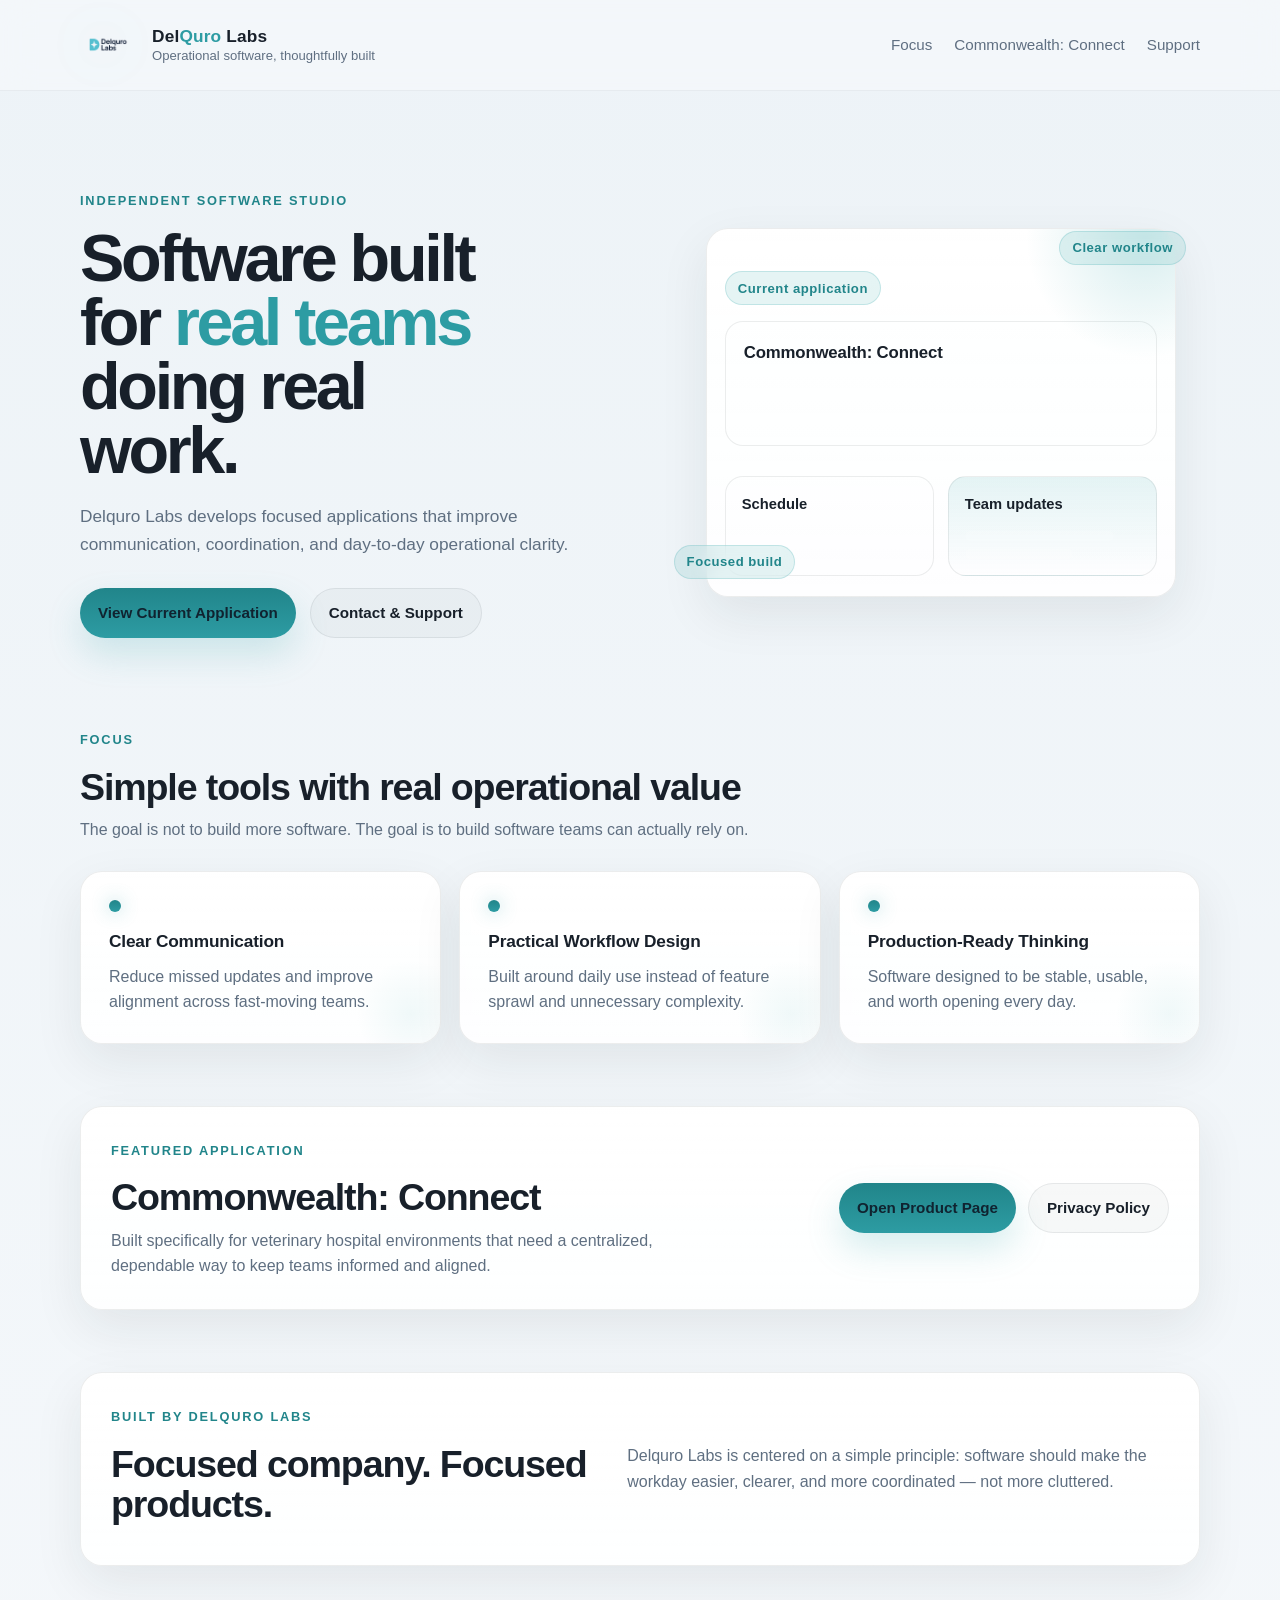
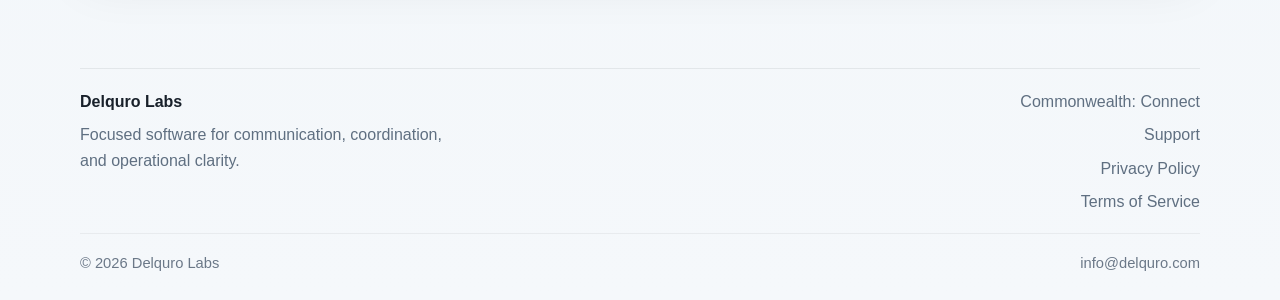
==== index.html @ 3242ecd2 "Add files via upload" ====
<!DOCTYPE html>
<html lang='en'>
<head>
  <meta charset='UTF-8' />
  <meta name='viewport' content='width=device-width, initial-scale=1.0' />
  <title>Delquro Labs</title>
  <meta name='description' content='Delquro Labs builds focused software for communication, coordination, and operational clarity.' />
  <link rel='stylesheet' href='style.css' />
</head>
<body>
  <div class='site-shell'>
    <header class='topbar'>
      <div class='wrap topbar-inner'>
        <a href='index.html' class='brand-lockup' aria-label='Delquro Labs home'>
          <img src='logo.png' alt='Delquro Labs logo' class='brand-logo' />
          <div class='brand-text'>
            <span class='brand-name'>Del<span>Quro</span> Labs</span>
            <span class='brand-subtitle'>Operational software, thoughtfully built</span>
          </div>
        </a>
        <nav class='nav' aria-label='Primary navigation'>
          <a href='#focus'>Focus</a>
          <a href='commonwealth-connect.html'>Commonwealth: Connect</a>
          <a href='support.html'>Support</a>
        </nav>
      </div>
    </header>
    <main>
      <section class='hero hero-home'>
        <div class='wrap hero-grid'>
          <div class='hero-copy'>
            <span class='eyebrow'>Independent software studio</span>
            <h1>Software built for <span>real teams</span> doing real work.</h1>
            <p class='hero-text'>Delquro Labs develops focused applications that improve communication, coordination, and day-to-day operational clarity.</p>
            <div class='hero-actions'>
              <a href='commonwealth-connect.html' class='btn btn-primary'>View Current Application</a>
              <a href='support.html' class='btn btn-secondary'>Contact &amp; Support</a>
            </div>
          </div>
          <div class='hero-visual' aria-hidden='true'>
            <div class='device-card'>
              <div class='device-header'>
                <span class='device-dot'></span><span class='device-dot'></span><span class='device-dot'></span>
              </div>
              <div class='device-body'>
                <div class='device-chip'>Current application</div>
                <div class='mock-app-card mock-app-primary'>
                  <div class='mock-app-title'>Commonwealth: Connect</div>
                  <div class='mock-lines'><span></span><span></span><span></span></div>
                </div>
                <div class='mock-grid'>
                  <div class='mock-app-card small-card'>
                    <div class='small-card-label'>Schedule</div>
                    <div class='small-lines'><span></span><span></span></div>
                  </div>
                  <div class='mock-app-card small-card accent-card'>
                    <div class='small-card-label'>Team updates</div>
                    <div class='small-lines'><span></span><span></span></div>
                  </div>
                </div>
              </div>
            </div>
            <div class='floating-badge badge-left'>Focused build</div>
            <div class='floating-badge badge-right'>Clear workflow</div>
          </div>
        </div>
      </section>
      <section id='focus' class='section'>
        <div class='wrap'>
          <div class='section-head'>
            <span class='eyebrow'>Focus</span>
            <h2>Simple tools with real operational value</h2>
            <p>The goal is not to build more software. The goal is to build software teams can actually rely on.</p>
          </div>
          <div class='card-grid three-up'>
            <article class='card feature-card'><div class='icon-dot'></div><h3>Clear Communication</h3><p>Reduce missed updates and improve alignment across fast-moving teams.</p></article>
            <article class='card feature-card'><div class='icon-dot'></div><h3>Practical Workflow Design</h3><p>Built around daily use instead of feature sprawl and unnecessary complexity.</p></article>
            <article class='card feature-card'><div class='icon-dot'></div><h3>Production-Ready Thinking</h3><p>Software designed to be stable, usable, and worth opening every day.</p></article>
          </div>
        </div>
      </section>
      <section class='section section-tight'>
        <div class='wrap'>
          <div class='feature-band'>
            <div class='feature-copy'>
              <span class='eyebrow'>Featured application</span>
              <h2>Commonwealth: Connect</h2>
              <p>Built specifically for veterinary hospital environments that need a centralized, dependable way to keep teams informed and aligned.</p>
            </div>
            <div class='feature-actions'>
              <a href='commonwealth-connect.html' class='btn btn-primary'>Open Product Page</a>
              <a href='privacy.html' class='btn btn-secondary'>Privacy Policy</a>
            </div>
          </div>
        </div>
      </section>
      <section class='section section-tight'>
        <div class='wrap'>
          <div class='split-panel'>
            <div class='split-panel-left'>
              <span class='eyebrow'>Built by Delquro Labs</span>
              <h2>Focused company. Focused products.</h2>
            </div>
            <div class='split-panel-right'>
              <p>Delquro Labs is centered on a simple principle: software should make the workday easier, clearer, and more coordinated — not more cluttered.</p>
            </div>
          </div>
        </div>
      </section>
    </main>
    <footer class='footer'>
      <div class='wrap footer-inner'>
        <div>
          <div class='footer-brand'>Delquro Labs</div>
          <p class='footer-copy'>Focused software for communication, coordination, and operational clarity.</p>
        </div>
        <div class='footer-links'>
          <a href='commonwealth-connect.html'>Commonwealth: Connect</a>
          <a href='support.html'>Support</a>
          <a href='privacy.html'>Privacy Policy</a>
          <a href='terms.html'>Terms of Service</a>
        </div>
      </div>
      <div class='wrap footer-bottom'><span>© 2026 Delquro Labs</span><span>info@delquro.com</span></div>
    </footer>
  </div>
</body>
</html>
---- style.css ----
:root {
  color-scheme: dark light;
  --bg: #191c24;
  --bg-2: #141821;
  --border: rgba(255, 255, 255, 0.08);
  --text: #f4f7fb;
  --muted: #a7b4c4;
  --accent: #48aeb3;
  --accent-bright: #72e0e5;
  --shadow: 0 24px 80px rgba(0, 0, 0, 0.34);
  --radius: 22px;
  --wrap: 1120px;
  --max-copy: 720px;
  --topbar-bg: rgba(20, 24, 33, 0.72);
  --button-secondary-bg: rgba(255, 255, 255, 0.04);
  --button-secondary-border: rgba(255, 255, 255, 0.1);
  --card-gradient-top: rgba(255, 255, 255, 0.075);
  --card-gradient-bottom: rgba(255, 255, 255, 0.04);
  --footer-border: rgba(255, 255, 255, 0.06);
  --footer-border-soft: rgba(255, 255, 255, 0.04);
  --bottom-text: #8f99ad;
}
* { box-sizing: border-box; }
html { scroll-behavior: smooth; }
body {
  margin: 0;
  font-family: -apple-system, BlinkMacSystemFont, 'Segoe UI', Inter, sans-serif;
  color: var(--text);
  line-height: 1.6;
  background:
    radial-gradient(circle at 12% 8%, rgba(72, 174, 179, 0.22), transparent 0 24%),
    radial-gradient(circle at 88% 16%, rgba(72, 174, 179, 0.11), transparent 0 20%),
    linear-gradient(180deg, var(--bg-2) 0%, var(--bg) 100%);
}
@media (prefers-color-scheme: light) {
  :root {
    --bg: #f5f8fb;
    --bg-2: #edf3f7;
    --border: rgba(20, 28, 36, 0.08);
    --text: #18202a;
    --muted: #5f6f81;
    --accent: #2d9ca3;
    --accent-bright: #21858a;
    --shadow: 0 18px 50px rgba(22, 33, 44, 0.08);
    --topbar-bg: rgba(245, 248, 251, 0.78);
    --button-secondary-bg: rgba(24, 32, 42, 0.03);
    --button-secondary-border: rgba(24, 32, 42, 0.08);
    --card-gradient-top: rgba(255, 255, 255, 0.96);
    --card-gradient-bottom: rgba(255, 255, 255, 0.9);
    --footer-border: rgba(24, 32, 42, 0.08);
    --footer-border-soft: rgba(24, 32, 42, 0.06);
    --bottom-text: #6b7888;
  }
  body {
    background:
      radial-gradient(circle at 12% 8%, rgba(72, 174, 179, 0.12), transparent 0 24%),
      radial-gradient(circle at 88% 16%, rgba(72, 174, 179, 0.08), transparent 0 20%),
      linear-gradient(180deg, var(--bg-2) 0%, var(--bg) 100%);
  }
}
img { display: block; max-width: 100%; }
a { color: inherit; text-decoration: none; }
p { margin: 0; }
ul { margin: 0; padding-left: 22px; }
li + li { margin-top: 8px; }
.site-shell { min-height: 100vh; }
.wrap { width: min(var(--wrap), calc(100% - 40px)); margin: 0 auto; }
.topbar {
  position: sticky; top: 0; z-index: 20; backdrop-filter: blur(16px);
  background: var(--topbar-bg); border-bottom: 1px solid var(--footer-border-soft);
}
.topbar-inner { display: flex; align-items: center; justify-content: space-between; gap: 24px; padding: 16px 0; }
.brand-lockup { display: flex; align-items: center; gap: 14px; min-width: 0; }
.brand-logo { width: 58px; height: 58px; object-fit: contain; border-radius: 14px; filter: drop-shadow(0 0 26px rgba(72, 174, 179, 0.22)); }
.brand-text { display: flex; flex-direction: column; line-height: 1.08; }
.brand-name { font-size: 1.08rem; font-weight: 700; letter-spacing: 0.01em; }
.brand-name span { color: var(--accent); }
.brand-subtitle { margin-top: 4px; font-size: 0.82rem; color: var(--muted); }
.nav { display: flex; align-items: center; gap: 22px; flex-wrap: wrap; }
.nav a { color: var(--muted); font-size: 0.95rem; transition: color 0.18s ease; }
.nav a:hover { color: var(--text); }
.hero { padding: 84px 0 44px; }
.hero-home { padding-top: 96px; }
.hero-grid { display: grid; grid-template-columns: 1.04fr 0.96fr; gap: 40px; align-items: center; }
.single-column { grid-template-columns: 1fr; }
.hero-copy { position: relative; z-index: 1; }
.eyebrow { display: inline-flex; margin-bottom: 16px; color: var(--accent-bright); font-size: 0.8rem; font-weight: 700; text-transform: uppercase; letter-spacing: 0.14em; }
.hero h1 { margin: 0; max-width: 11ch; font-size: clamp(2.9rem, 5.2vw, 5.2rem); line-height: 0.96; letter-spacing: -0.05em; }
.hero h1 span { color: var(--accent); }
.hero-text { max-width: var(--max-copy); margin: 20px 0 0; font-size: 1.08rem; color: var(--muted); }
.hero-actions { display: flex; gap: 14px; flex-wrap: wrap; margin-top: 30px; }
.compact-actions { margin-top: 22px; }
.hero-visual { position: relative; display: flex; align-items: center; justify-content: center; min-height: 420px; }
.device-card, .card, .panel, .feature-band, .split-panel {
  background: linear-gradient(180deg, var(--card-gradient-top), var(--card-gradient-bottom));
  border: 1px solid var(--border); border-radius: var(--radius); box-shadow: var(--shadow);
}
.card, .panel { padding: 28px; }
.device-card { width: min(100%, 470px); overflow: hidden; position: relative; }
.device-card::before, .panel-highlight::before {
  content: ''; position: absolute; top: -110px; right: -90px; width: 240px; height: 240px;
  background: radial-gradient(circle, rgba(72, 174, 179, 0.22), transparent 70%); pointer-events: none;
}
.device-header { display: flex; gap: 8px; padding: 16px 18px 0; }
.device-dot { width: 10px; height: 10px; border-radius: 999px; background: rgba(255, 255, 255, 0.2); }
.device-body { padding: 16px 18px 20px; }
.device-chip, .floating-badge {
  display: inline-flex; align-items: center; min-height: 34px; padding: 0 12px; border-radius: 999px;
  background: rgba(72, 174, 179, 0.14); border: 1px solid rgba(72, 174, 179, 0.24);
  color: var(--accent-bright); font-size: 0.82rem; font-weight: 700; letter-spacing: 0.04em;
}
.mock-app-card { margin-top: 16px; border-radius: 18px; border: 1px solid var(--border); background: rgba(255,255,255,0.05); }
.mock-app-primary { padding: 18px; }
.mock-app-title { font-size: 1.05rem; font-weight: 700; letter-spacing: -0.01em; }
.mock-lines, .small-lines { display: grid; gap: 8px; margin-top: 14px; }
.mock-lines span, .small-lines span { display: block; height: 10px; border-radius: 999px; background: rgba(255,255,255,0.12); }
.mock-lines span:nth-child(1) { width: 88%; }
.mock-lines span:nth-child(2) { width: 72%; }
.mock-lines span:nth-child(3) { width: 60%; }
.small-lines span:nth-child(1) { width: 85%; }
.small-lines span:nth-child(2) { width: 62%; }
.mock-grid { display: grid; grid-template-columns: 1fr 1fr; gap: 14px; margin-top: 14px; }
.small-card { padding: 16px; }
.small-card-label { font-size: 0.92rem; font-weight: 700; color: var(--text); }
.accent-card { background: linear-gradient(180deg, rgba(72,174,179,0.14), rgba(255,255,255,0.05)); }
.floating-badge { position: absolute; backdrop-filter: blur(10px); }
.badge-left { left: -8px; bottom: 44px; }
.badge-right { right: 14px; top: 28px; }
.section { padding: 44px 0; }
.section-tight { padding-top: 18px; }
.section-head { max-width: 760px; margin-bottom: 28px; }
.section h2, .panel h2, .feature-band h2, .split-panel h2 { margin: 0 0 10px; font-size: clamp(1.65rem, 3vw, 2.35rem); line-height: 1.08; letter-spacing: -0.03em; }
.section-head p, .card p, .panel p, .feature-band p, .split-panel p { color: var(--muted); }
.card-grid { display: grid; gap: 18px; }
.three-up { grid-template-columns: repeat(3, minmax(0, 1fr)); }
.feature-card { position: relative; overflow: hidden; }
.feature-card::after { content: ''; position: absolute; right: -26px; bottom: -26px; width: 110px; height: 110px; border-radius: 50%; background: radial-gradient(circle, rgba(72,174,179,0.08), transparent 70%); pointer-events: none; }
.feature-card h3, .card h3 { margin: 0 0 8px; font-size: 1.08rem; letter-spacing: -0.01em; }
.icon-dot { width: 12px; height: 12px; border-radius: 999px; background: linear-gradient(180deg, var(--accent-bright), var(--accent)); box-shadow: 0 0 18px rgba(72,174,179,0.45); margin-bottom: 16px; }
.feature-band { display: flex; align-items: center; justify-content: space-between; gap: 26px; padding: 30px; }
.feature-copy { max-width: 620px; }
.feature-actions { display: flex; gap: 12px; flex-wrap: wrap; justify-content: flex-end; }
.split-panel { display: grid; grid-template-columns: 0.95fr 1.05fr; gap: 26px; align-items: center; padding: 30px; }
.btn { display: inline-flex; align-items: center; justify-content: center; min-height: 50px; padding: 0 18px; border-radius: 999px; font-size: 0.95rem; font-weight: 700; transition: transform 0.18s ease, box-shadow 0.18s ease, border-color 0.18s ease, background 0.18s ease, color 0.18s ease; }
.btn:hover { transform: translateY(-1px); }
.btn-primary { background: linear-gradient(180deg, var(--accent-bright), var(--accent)); color: #102330; box-shadow: 0 16px 34px rgba(72,174,179,0.22); }
.btn-primary:hover { box-shadow: 0 20px 40px rgba(72,174,179,0.3); }
.btn-secondary { background: var(--button-secondary-bg); color: var(--text); border: 1px solid var(--button-secondary-border); }
.btn-secondary:hover { border-color: rgba(72,174,179,0.3); }
.footer { padding: 58px 0 24px; }
.footer-inner { display: flex; justify-content: space-between; gap: 28px; padding-top: 20px; border-top: 1px solid var(--footer-border); }
.footer-brand { font-size: 1rem; font-weight: 700; margin-bottom: 8px; }
.footer-copy { max-width: 380px; color: var(--muted); }
.footer-links { display: grid; gap: 8px; text-align: right; }
.footer-links a { color: var(--muted); }
.footer-links a:hover { color: var(--text); }
.footer-bottom { margin-top: 18px; padding-top: 18px; border-top: 1px solid var(--footer-border-soft); display: flex; justify-content: space-between; gap: 16px; color: var(--bottom-text); font-size: 0.92rem; }
.panel-highlight { position: relative; overflow: hidden; }
@media (max-width: 980px) {
  .hero-grid, .three-up, .feature-band, .split-panel, .footer-inner, .footer-bottom {
    grid-template-columns: 1fr; flex-direction: column; align-items: flex-start;
  }
  .hero-visual { min-height: auto; justify-content: flex-start; }
  .device-card { width: min(100%, 520px); }
  .floating-badge { position: relative; margin-top: 12px; }
  .badge-left, .badge-right { left: auto; right: auto; top: auto; bottom: auto; }
  .feature-actions, .footer-links { justify-content: flex-start; text-align: left; }
}
@media (max-width: 720px) {
  .wrap { width: min(var(--wrap), calc(100% - 28px)); }
  .topbar-inner { flex-direction: column; align-items: flex-start; }
  .nav { gap: 14px; }
  .hero { padding-top: 58px; }
  .brand-logo { width: 52px; height: 52px; }
  .mock-grid { grid-template-columns: 1fr; }
  .btn { width: 100%; justify-content: center; }
  .hero-actions, .feature-actions { width: 100%; }
}
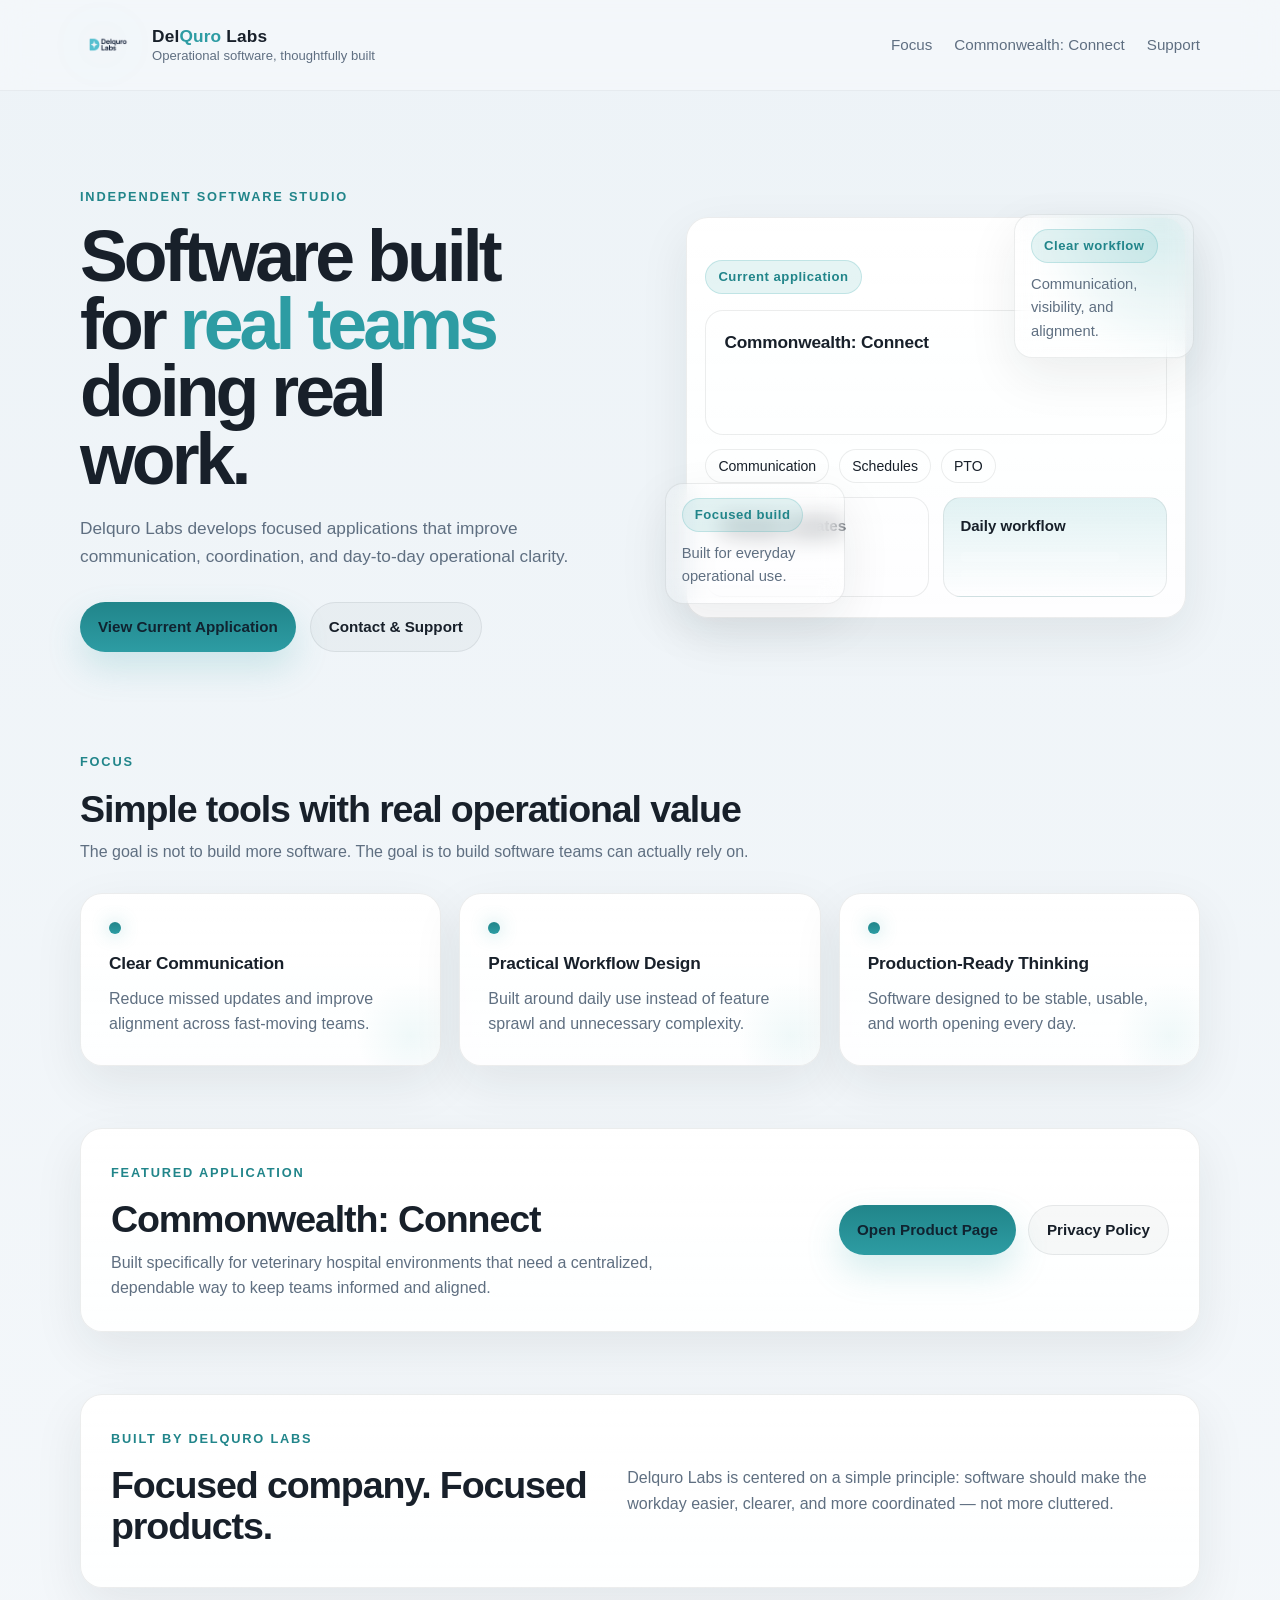
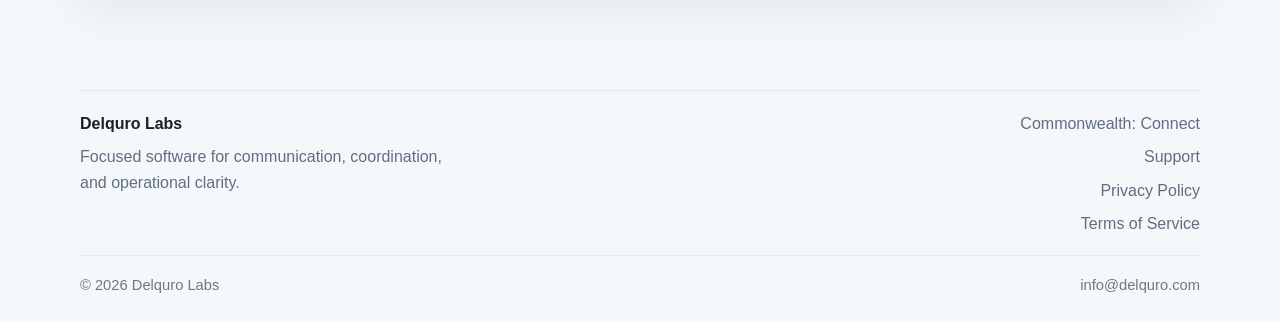
==== commit 234d6d40: "Add files via upload" ====
--- a/index.html
+++ b/index.html
@@ -1,127 +1,128 @@
 <!DOCTYPE html>
-<html lang='en'>
+<html lang="en">
 <head>
-  <meta charset='UTF-8' />
-  <meta name='viewport' content='width=device-width, initial-scale=1.0' />
+  <meta charset="UTF-8" />
+  <meta name="viewport" content="width=device-width, initial-scale=1.0" />
   <title>Delquro Labs</title>
-  <meta name='description' content='Delquro Labs builds focused software for communication, coordination, and operational clarity.' />
-  <link rel='stylesheet' href='style.css' />
+  <meta name="description" content="Delquro Labs builds focused software for communication, coordination, and operational clarity." />
+  <link rel="stylesheet" href="style.css" />
 </head>
 <body>
-  <div class='site-shell'>
-    <header class='topbar'>
-      <div class='wrap topbar-inner'>
-        <a href='index.html' class='brand-lockup' aria-label='Delquro Labs home'>
-          <img src='logo.png' alt='Delquro Labs logo' class='brand-logo' />
-          <div class='brand-text'>
-            <span class='brand-name'>Del<span>Quro</span> Labs</span>
-            <span class='brand-subtitle'>Operational software, thoughtfully built</span>
+  <div class="site-shell">
+    <header class="topbar">
+      <div class="wrap topbar-inner">
+        <a href="index.html" class="brand-lockup" aria-label="Delquro Labs home">
+          <img src="logo.png" alt="Delquro Labs logo" class="brand-logo" />
+          <div class="brand-text">
+            <span class="brand-name">Del<span>Quro</span> Labs</span>
+            <span class="brand-subtitle">Operational software, thoughtfully built</span>
           </div>
         </a>
-        <nav class='nav' aria-label='Primary navigation'>
-          <a href='#focus'>Focus</a>
-          <a href='commonwealth-connect.html'>Commonwealth: Connect</a>
-          <a href='support.html'>Support</a>
+        <nav class="nav" aria-label="Primary navigation">
+          <a href="#focus">Focus</a>
+          <a href="commonwealth-connect.html">Commonwealth: Connect</a>
+          <a href="support.html">Support</a>
         </nav>
       </div>
     </header>
+
     <main>
-      <section class='hero hero-home'>
-        <div class='wrap hero-grid'>
-          <div class='hero-copy'>
-            <span class='eyebrow'>Independent software studio</span>
+      <section class="hero hero-home">
+        <div class="hero-backdrop" aria-hidden="true"></div>
+        <div class="wrap hero-grid">
+          <div class="hero-copy">
+            <span class="eyebrow">Independent software studio</span>
             <h1>Software built for <span>real teams</span> doing real work.</h1>
-            <p class='hero-text'>Delquro Labs develops focused applications that improve communication, coordination, and day-to-day operational clarity.</p>
-            <div class='hero-actions'>
-              <a href='commonwealth-connect.html' class='btn btn-primary'>View Current Application</a>
-              <a href='support.html' class='btn btn-secondary'>Contact &amp; Support</a>
+            <p class="hero-text">Delquro Labs develops focused applications that improve communication, coordination, and day-to-day operational clarity.</p>
+            <div class="hero-actions">
+              <a href="commonwealth-connect.html" class="btn btn-primary">View Current Application</a>
+              <a href="support.html" class="btn btn-secondary">Contact &amp; Support</a>
             </div>
           </div>
-          <div class='hero-visual' aria-hidden='true'>
-            <div class='device-card'>
-              <div class='device-header'>
-                <span class='device-dot'></span><span class='device-dot'></span><span class='device-dot'></span>
-              </div>
-              <div class='device-body'>
-                <div class='device-chip'>Current application</div>
-                <div class='mock-app-card mock-app-primary'>
-                  <div class='mock-app-title'>Commonwealth: Connect</div>
-                  <div class='mock-lines'><span></span><span></span><span></span></div>
+          <div class="hero-visual" aria-hidden="true">
+            <div class="app-frame">
+              <div class="app-frame-header"><span class="window-dot"></span><span class="window-dot"></span><span class="window-dot"></span></div>
+              <div class="app-frame-content">
+                <div class="screen-label">Current application</div>
+                <div class="app-panel app-panel-main">
+                  <div class="app-panel-title">Commonwealth: Connect</div>
+                  <div class="line-stack line-stack-large"><span></span><span></span><span></span></div>
                 </div>
-                <div class='mock-grid'>
-                  <div class='mock-app-card small-card'>
-                    <div class='small-card-label'>Schedule</div>
-                    <div class='small-lines'><span></span><span></span></div>
+                <div class="status-row">
+                  <span class="status-pill">Communication</span>
+                  <span class="status-pill">Schedules</span>
+                  <span class="status-pill">PTO</span>
+                </div>
+                <div class="mini-grid">
+                  <div class="mini-card">
+                    <div class="mini-card-title">Manager updates</div>
+                    <div class="line-stack line-stack-small"><span></span><span></span></div>
                   </div>
-                  <div class='mock-app-card small-card accent-card'>
-                    <div class='small-card-label'>Team updates</div>
-                    <div class='small-lines'><span></span><span></span></div>
+                  <div class="mini-card mini-card-accent">
+                    <div class="mini-card-title">Daily workflow</div>
+                    <div class="line-stack line-stack-small"><span></span><span></span></div>
                   </div>
                 </div>
               </div>
             </div>
-            <div class='floating-badge badge-left'>Focused build</div>
-            <div class='floating-badge badge-right'>Clear workflow</div>
+            <div class="floating-note note-left"><div class="floating-label">Focused build</div><p>Built for everyday operational use.</p></div>
+            <div class="floating-note note-right"><div class="floating-label">Clear workflow</div><p>Communication, visibility, and alignment.</p></div>
           </div>
         </div>
       </section>
-      <section id='focus' class='section'>
-        <div class='wrap'>
-          <div class='section-head'>
-            <span class='eyebrow'>Focus</span>
+
+      <section id="focus" class="section">
+        <div class="wrap">
+          <div class="section-head">
+            <span class="eyebrow">Focus</span>
             <h2>Simple tools with real operational value</h2>
             <p>The goal is not to build more software. The goal is to build software teams can actually rely on.</p>
           </div>
-          <div class='card-grid three-up'>
-            <article class='card feature-card'><div class='icon-dot'></div><h3>Clear Communication</h3><p>Reduce missed updates and improve alignment across fast-moving teams.</p></article>
-            <article class='card feature-card'><div class='icon-dot'></div><h3>Practical Workflow Design</h3><p>Built around daily use instead of feature sprawl and unnecessary complexity.</p></article>
-            <article class='card feature-card'><div class='icon-dot'></div><h3>Production-Ready Thinking</h3><p>Software designed to be stable, usable, and worth opening every day.</p></article>
+          <div class="card-grid three-up">
+            <article class="card feature-card"><div class="icon-dot"></div><h3>Clear Communication</h3><p>Reduce missed updates and improve alignment across fast-moving teams.</p></article>
+            <article class="card feature-card"><div class="icon-dot"></div><h3>Practical Workflow Design</h3><p>Built around daily use instead of feature sprawl and unnecessary complexity.</p></article>
+            <article class="card feature-card"><div class="icon-dot"></div><h3>Production-Ready Thinking</h3><p>Software designed to be stable, usable, and worth opening every day.</p></article>
           </div>
         </div>
       </section>
-      <section class='section section-tight'>
-        <div class='wrap'>
-          <div class='feature-band'>
-            <div class='feature-copy'>
-              <span class='eyebrow'>Featured application</span>
+
+      <section class="section section-tight">
+        <div class="wrap">
+          <div class="feature-band">
+            <div class="feature-copy">
+              <span class="eyebrow">Featured application</span>
               <h2>Commonwealth: Connect</h2>
               <p>Built specifically for veterinary hospital environments that need a centralized, dependable way to keep teams informed and aligned.</p>
             </div>
-            <div class='feature-actions'>
-              <a href='commonwealth-connect.html' class='btn btn-primary'>Open Product Page</a>
-              <a href='privacy.html' class='btn btn-secondary'>Privacy Policy</a>
+            <div class="feature-actions">
+              <a href="commonwealth-connect.html" class="btn btn-primary">Open Product Page</a>
+              <a href="privacy.html" class="btn btn-secondary">Privacy Policy</a>
             </div>
           </div>
         </div>
       </section>
-      <section class='section section-tight'>
-        <div class='wrap'>
-          <div class='split-panel'>
-            <div class='split-panel-left'>
-              <span class='eyebrow'>Built by Delquro Labs</span>
-              <h2>Focused company. Focused products.</h2>
-            </div>
-            <div class='split-panel-right'>
-              <p>Delquro Labs is centered on a simple principle: software should make the workday easier, clearer, and more coordinated — not more cluttered.</p>
-            </div>
+
+      <section class="section section-tight">
+        <div class="wrap">
+          <div class="split-panel">
+            <div class="split-panel-left"><span class="eyebrow">Built by Delquro Labs</span><h2>Focused company. Focused products.</h2></div>
+            <div class="split-panel-right"><p>Delquro Labs is centered on a simple principle: software should make the workday easier, clearer, and more coordinated — not more cluttered.</p></div>
           </div>
         </div>
       </section>
     </main>
-    <footer class='footer'>
-      <div class='wrap footer-inner'>
-        <div>
-          <div class='footer-brand'>Delquro Labs</div>
-          <p class='footer-copy'>Focused software for communication, coordination, and operational clarity.</p>
-        </div>
-        <div class='footer-links'>
-          <a href='commonwealth-connect.html'>Commonwealth: Connect</a>
-          <a href='support.html'>Support</a>
-          <a href='privacy.html'>Privacy Policy</a>
-          <a href='terms.html'>Terms of Service</a>
+
+    <footer class="footer">
+      <div class="wrap footer-inner">
+        <div><div class="footer-brand">Delquro Labs</div><p class="footer-copy">Focused software for communication, coordination, and operational clarity.</p></div>
+        <div class="footer-links">
+          <a href="commonwealth-connect.html">Commonwealth: Connect</a>
+          <a href="support.html">Support</a>
+          <a href="privacy.html">Privacy Policy</a>
+          <a href="terms.html">Terms of Service</a>
         </div>
       </div>
-      <div class='wrap footer-bottom'><span>© 2026 Delquro Labs</span><span>info@delquro.com</span></div>
+      <div class="wrap footer-bottom"><span>© 2026 Delquro Labs</span><span>info@delquro.com</span></div>
     </footer>
   </div>
 </body>
--- a/style.css
+++ b/style.css
@@ -1,152 +1,99 @@
+
 :root {
   color-scheme: dark light;
-  --bg: #191c24;
-  --bg-2: #141821;
-  --border: rgba(255, 255, 255, 0.08);
-  --text: #f4f7fb;
-  --muted: #a7b4c4;
-  --accent: #48aeb3;
-  --accent-bright: #72e0e5;
-  --shadow: 0 24px 80px rgba(0, 0, 0, 0.34);
-  --radius: 22px;
-  --wrap: 1120px;
-  --max-copy: 720px;
-  --topbar-bg: rgba(20, 24, 33, 0.72);
-  --button-secondary-bg: rgba(255, 255, 255, 0.04);
-  --button-secondary-border: rgba(255, 255, 255, 0.1);
-  --card-gradient-top: rgba(255, 255, 255, 0.075);
-  --card-gradient-bottom: rgba(255, 255, 255, 0.04);
-  --footer-border: rgba(255, 255, 255, 0.06);
-  --footer-border-soft: rgba(255, 255, 255, 0.04);
-  --bottom-text: #8f99ad;
+  --bg: #191c24; --bg-2: #141821; --border: rgba(255,255,255,.08); --text: #f4f7fb; --muted: #a7b4c4;
+  --accent: #48aeb3; --accent-bright: #72e0e5; --shadow: 0 24px 80px rgba(0,0,0,.34); --radius: 22px;
+  --wrap: 1120px; --max-copy: 720px; --topbar-bg: rgba(20,24,33,.72); --button-secondary-bg: rgba(255,255,255,.04);
+  --button-secondary-border: rgba(255,255,255,.1); --card-gradient-top: rgba(255,255,255,.075); --card-gradient-bottom: rgba(255,255,255,.04);
+  --footer-border: rgba(255,255,255,.06); --footer-border-soft: rgba(255,255,255,.04); --bottom-text: #8f99ad;
 }
 * { box-sizing: border-box; }
 html { scroll-behavior: smooth; }
 body {
-  margin: 0;
-  font-family: -apple-system, BlinkMacSystemFont, 'Segoe UI', Inter, sans-serif;
-  color: var(--text);
-  line-height: 1.6;
-  background:
-    radial-gradient(circle at 12% 8%, rgba(72, 174, 179, 0.22), transparent 0 24%),
-    radial-gradient(circle at 88% 16%, rgba(72, 174, 179, 0.11), transparent 0 20%),
-    linear-gradient(180deg, var(--bg-2) 0%, var(--bg) 100%);
+  margin: 0; font-family: -apple-system, BlinkMacSystemFont, "Segoe UI", Inter, sans-serif; color: var(--text); line-height: 1.6;
+  background: radial-gradient(circle at 12% 8%, rgba(72,174,179,.22), transparent 0 24%), radial-gradient(circle at 88% 16%, rgba(72,174,179,.11), transparent 0 20%), linear-gradient(180deg, var(--bg-2) 0%, var(--bg) 100%);
 }
 @media (prefers-color-scheme: light) {
   :root {
-    --bg: #f5f8fb;
-    --bg-2: #edf3f7;
-    --border: rgba(20, 28, 36, 0.08);
-    --text: #18202a;
-    --muted: #5f6f81;
-    --accent: #2d9ca3;
-    --accent-bright: #21858a;
-    --shadow: 0 18px 50px rgba(22, 33, 44, 0.08);
-    --topbar-bg: rgba(245, 248, 251, 0.78);
-    --button-secondary-bg: rgba(24, 32, 42, 0.03);
-    --button-secondary-border: rgba(24, 32, 42, 0.08);
-    --card-gradient-top: rgba(255, 255, 255, 0.96);
-    --card-gradient-bottom: rgba(255, 255, 255, 0.9);
-    --footer-border: rgba(24, 32, 42, 0.08);
-    --footer-border-soft: rgba(24, 32, 42, 0.06);
-    --bottom-text: #6b7888;
+    --bg: #f5f8fb; --bg-2: #edf3f7; --border: rgba(20,28,36,.08); --text: #18202a; --muted: #5f6f81;
+    --accent: #2d9ca3; --accent-bright: #21858a; --shadow: 0 18px 50px rgba(22,33,44,.08); --topbar-bg: rgba(245,248,251,.78);
+    --button-secondary-bg: rgba(24,32,42,.03); --button-secondary-border: rgba(24,32,42,.08);
+    --card-gradient-top: rgba(255,255,255,.96); --card-gradient-bottom: rgba(255,255,255,.9); --footer-border: rgba(24,32,42,.08); --footer-border-soft: rgba(24,32,42,.06); --bottom-text: #6b7888;
   }
-  body {
-    background:
-      radial-gradient(circle at 12% 8%, rgba(72, 174, 179, 0.12), transparent 0 24%),
-      radial-gradient(circle at 88% 16%, rgba(72, 174, 179, 0.08), transparent 0 20%),
-      linear-gradient(180deg, var(--bg-2) 0%, var(--bg) 100%);
-  }
+  body { background: radial-gradient(circle at 12% 8%, rgba(72,174,179,.12), transparent 0 24%), radial-gradient(circle at 88% 16%, rgba(72,174,179,.08), transparent 0 20%), linear-gradient(180deg, var(--bg-2) 0%, var(--bg) 100%); }
 }
 img { display: block; max-width: 100%; }
 a { color: inherit; text-decoration: none; }
 p { margin: 0; }
-ul { margin: 0; padding-left: 22px; }
-li + li { margin-top: 8px; }
 .site-shell { min-height: 100vh; }
 .wrap { width: min(var(--wrap), calc(100% - 40px)); margin: 0 auto; }
-.topbar {
-  position: sticky; top: 0; z-index: 20; backdrop-filter: blur(16px);
-  background: var(--topbar-bg); border-bottom: 1px solid var(--footer-border-soft);
-}
+.topbar { position: sticky; top: 0; z-index: 20; backdrop-filter: blur(16px); background: var(--topbar-bg); border-bottom: 1px solid var(--footer-border-soft); }
 .topbar-inner { display: flex; align-items: center; justify-content: space-between; gap: 24px; padding: 16px 0; }
 .brand-lockup { display: flex; align-items: center; gap: 14px; min-width: 0; }
-.brand-logo { width: 58px; height: 58px; object-fit: contain; border-radius: 14px; filter: drop-shadow(0 0 26px rgba(72, 174, 179, 0.22)); }
+.brand-logo { width: 58px; height: 58px; object-fit: contain; border-radius: 14px; filter: drop-shadow(0 0 26px rgba(72,174,179,.22)); }
 .brand-text { display: flex; flex-direction: column; line-height: 1.08; }
-.brand-name { font-size: 1.08rem; font-weight: 700; letter-spacing: 0.01em; }
+.brand-name { font-size: 1.08rem; font-weight: 700; letter-spacing: .01em; }
 .brand-name span { color: var(--accent); }
-.brand-subtitle { margin-top: 4px; font-size: 0.82rem; color: var(--muted); }
+.brand-subtitle { margin-top: 4px; font-size: .82rem; color: var(--muted); }
 .nav { display: flex; align-items: center; gap: 22px; flex-wrap: wrap; }
-.nav a { color: var(--muted); font-size: 0.95rem; transition: color 0.18s ease; }
+.nav a { color: var(--muted); font-size: .95rem; transition: color .18s ease; }
 .nav a:hover { color: var(--text); }
-.hero { padding: 84px 0 44px; }
-.hero-home { padding-top: 96px; }
-.hero-grid { display: grid; grid-template-columns: 1.04fr 0.96fr; gap: 40px; align-items: center; }
+.hero { position: relative; overflow: hidden; padding: 92px 0 52px; }
+.hero-backdrop { position: absolute; inset: 0; background: radial-gradient(circle at 18% 24%, rgba(72,174,179,.10), transparent 0 34%), radial-gradient(circle at 78% 28%, rgba(72,174,179,.08), transparent 0 28%); pointer-events: none; }
+.hero-grid { position: relative; display: grid; grid-template-columns: minmax(0,1.02fr) minmax(360px,.98fr); gap: 44px; align-items: center; }
 .single-column { grid-template-columns: 1fr; }
-.hero-copy { position: relative; z-index: 1; }
-.eyebrow { display: inline-flex; margin-bottom: 16px; color: var(--accent-bright); font-size: 0.8rem; font-weight: 700; text-transform: uppercase; letter-spacing: 0.14em; }
-.hero h1 { margin: 0; max-width: 11ch; font-size: clamp(2.9rem, 5.2vw, 5.2rem); line-height: 0.96; letter-spacing: -0.05em; }
+.eyebrow { display: inline-flex; margin-bottom: 16px; color: var(--accent-bright); font-size: .8rem; font-weight: 700; text-transform: uppercase; letter-spacing: .14em; }
+.hero h1 { margin: 0; max-width: 11ch; font-size: clamp(3rem, 5.6vw, 5.6rem); line-height: .94; letter-spacing: -.055em; }
 .hero h1 span { color: var(--accent); }
-.hero-text { max-width: var(--max-copy); margin: 20px 0 0; font-size: 1.08rem; color: var(--muted); }
-.hero-actions { display: flex; gap: 14px; flex-wrap: wrap; margin-top: 30px; }
+.hero-text { max-width: 36rem; margin: 22px 0 0; font-size: 1.08rem; color: var(--muted); }
+.hero-actions { display: flex; gap: 14px; flex-wrap: wrap; margin-top: 32px; }
 .compact-actions { margin-top: 22px; }
-.hero-visual { position: relative; display: flex; align-items: center; justify-content: center; min-height: 420px; }
-.device-card, .card, .panel, .feature-band, .split-panel {
-  background: linear-gradient(180deg, var(--card-gradient-top), var(--card-gradient-bottom));
-  border: 1px solid var(--border); border-radius: var(--radius); box-shadow: var(--shadow);
-}
-.card, .panel { padding: 28px; }
-.device-card { width: min(100%, 470px); overflow: hidden; position: relative; }
-.device-card::before, .panel-highlight::before {
-  content: ''; position: absolute; top: -110px; right: -90px; width: 240px; height: 240px;
-  background: radial-gradient(circle, rgba(72, 174, 179, 0.22), transparent 70%); pointer-events: none;
-}
-.device-header { display: flex; gap: 8px; padding: 16px 18px 0; }
-.device-dot { width: 10px; height: 10px; border-radius: 999px; background: rgba(255, 255, 255, 0.2); }
-.device-body { padding: 16px 18px 20px; }
-.device-chip, .floating-badge {
-  display: inline-flex; align-items: center; min-height: 34px; padding: 0 12px; border-radius: 999px;
-  background: rgba(72, 174, 179, 0.14); border: 1px solid rgba(72, 174, 179, 0.24);
-  color: var(--accent-bright); font-size: 0.82rem; font-weight: 700; letter-spacing: 0.04em;
-}
-.mock-app-card { margin-top: 16px; border-radius: 18px; border: 1px solid var(--border); background: rgba(255,255,255,0.05); }
-.mock-app-primary { padding: 18px; }
-.mock-app-title { font-size: 1.05rem; font-weight: 700; letter-spacing: -0.01em; }
-.mock-lines, .small-lines { display: grid; gap: 8px; margin-top: 14px; }
-.mock-lines span, .small-lines span { display: block; height: 10px; border-radius: 999px; background: rgba(255,255,255,0.12); }
-.mock-lines span:nth-child(1) { width: 88%; }
-.mock-lines span:nth-child(2) { width: 72%; }
-.mock-lines span:nth-child(3) { width: 60%; }
-.small-lines span:nth-child(1) { width: 85%; }
-.small-lines span:nth-child(2) { width: 62%; }
-.mock-grid { display: grid; grid-template-columns: 1fr 1fr; gap: 14px; margin-top: 14px; }
-.small-card { padding: 16px; }
-.small-card-label { font-size: 0.92rem; font-weight: 700; color: var(--text); }
-.accent-card { background: linear-gradient(180deg, rgba(72,174,179,0.14), rgba(255,255,255,0.05)); }
-.floating-badge { position: absolute; backdrop-filter: blur(10px); }
-.badge-left { left: -8px; bottom: 44px; }
-.badge-right { right: 14px; top: 28px; }
+.hero-visual { position: relative; min-height: 460px; display: flex; align-items: center; justify-content: center; }
+.app-frame,.card,.panel,.feature-band,.split-panel { background: linear-gradient(180deg, var(--card-gradient-top), var(--card-gradient-bottom)); border: 1px solid var(--border); border-radius: var(--radius); box-shadow: var(--shadow); }
+.card,.panel { padding: 28px; }
+.app-frame { width: min(100%, 500px); position: relative; overflow: hidden; }
+.app-frame::before,.panel-highlight::before { content: ''; position: absolute; top: -120px; right: -110px; width: 260px; height: 260px; background: radial-gradient(circle, rgba(72,174,179,.24), transparent 72%); pointer-events: none; }
+.app-frame-header { display: flex; gap: 8px; padding: 16px 18px 0; }
+.window-dot { width: 10px; height: 10px; border-radius: 999px; background: rgba(255,255,255,.22); }
+.app-frame-content { padding: 16px 18px 20px; }
+.screen-label,.floating-label { display: inline-flex; align-items: center; min-height: 34px; padding: 0 12px; border-radius: 999px; background: rgba(72,174,179,.14); border: 1px solid rgba(72,174,179,.24); color: var(--accent-bright); font-size: .82rem; font-weight: 700; letter-spacing: .04em; }
+.app-panel { margin-top: 16px; border-radius: 18px; border: 1px solid var(--border); background: rgba(255,255,255,.05); }
+.app-panel-main { padding: 18px; }
+.app-panel-title { font-size: 1.08rem; font-weight: 700; letter-spacing: -.01em; }
+.line-stack { display: grid; gap: 8px; margin-top: 14px; }
+.line-stack span { display: block; height: 10px; border-radius: 999px; background: rgba(255,255,255,.12); }
+.line-stack-large span:nth-child(1){width:88%}.line-stack-large span:nth-child(2){width:74%}.line-stack-large span:nth-child(3){width:62%}.line-stack-small span:nth-child(1){width:84%}.line-stack-small span:nth-child(2){width:58%}
+.status-row { display: flex; gap: 10px; flex-wrap: wrap; margin-top: 14px; }
+.status-pill { display: inline-flex; align-items: center; min-height: 34px; padding: 0 12px; border-radius: 999px; background: rgba(255,255,255,.05); border: 1px solid var(--border); color: var(--text); font-size: .88rem; }
+.mini-grid { display: grid; grid-template-columns: 1fr 1fr; gap: 14px; margin-top: 14px; }
+.mini-card { padding: 16px; border-radius: 18px; border: 1px solid var(--border); background: rgba(255,255,255,.05); }
+.mini-card-accent { background: linear-gradient(180deg, rgba(72,174,179,.16), rgba(255,255,255,.05)); }
+.mini-card-title { font-size: .94rem; font-weight: 700; color: var(--text); }
+.floating-note { position: absolute; max-width: 180px; padding: 14px 16px; border-radius: 18px; border: 1px solid var(--border); background: linear-gradient(180deg, rgba(255,255,255,.09), rgba(255,255,255,.04)); box-shadow: var(--shadow); backdrop-filter: blur(12px); }
+.floating-note p { margin-top: 10px; color: var(--muted); font-size: .92rem; }
+.note-left { left: -8px; bottom: 44px; }
+.note-right { right: 6px; top: 26px; }
 .section { padding: 44px 0; }
 .section-tight { padding-top: 18px; }
 .section-head { max-width: 760px; margin-bottom: 28px; }
-.section h2, .panel h2, .feature-band h2, .split-panel h2 { margin: 0 0 10px; font-size: clamp(1.65rem, 3vw, 2.35rem); line-height: 1.08; letter-spacing: -0.03em; }
-.section-head p, .card p, .panel p, .feature-band p, .split-panel p { color: var(--muted); }
+.section h2,.panel h2,.feature-band h2,.split-panel h2 { margin: 0 0 10px; font-size: clamp(1.65rem, 3vw, 2.35rem); line-height: 1.08; letter-spacing: -.03em; }
+.section-head p,.card p,.panel p,.feature-band p,.split-panel p { color: var(--muted); }
 .card-grid { display: grid; gap: 18px; }
 .three-up { grid-template-columns: repeat(3, minmax(0, 1fr)); }
 .feature-card { position: relative; overflow: hidden; }
-.feature-card::after { content: ''; position: absolute; right: -26px; bottom: -26px; width: 110px; height: 110px; border-radius: 50%; background: radial-gradient(circle, rgba(72,174,179,0.08), transparent 70%); pointer-events: none; }
-.feature-card h3, .card h3 { margin: 0 0 8px; font-size: 1.08rem; letter-spacing: -0.01em; }
-.icon-dot { width: 12px; height: 12px; border-radius: 999px; background: linear-gradient(180deg, var(--accent-bright), var(--accent)); box-shadow: 0 0 18px rgba(72,174,179,0.45); margin-bottom: 16px; }
+.feature-card::after { content: ''; position: absolute; right: -26px; bottom: -26px; width: 110px; height: 110px; border-radius: 50%; background: radial-gradient(circle, rgba(72,174,179,.08), transparent 70%); pointer-events: none; }
+.feature-card h3,.card h3 { margin: 0 0 8px; font-size: 1.08rem; letter-spacing: -.01em; }
+.icon-dot { width: 12px; height: 12px; border-radius: 999px; background: linear-gradient(180deg, var(--accent-bright), var(--accent)); box-shadow: 0 0 18px rgba(72,174,179,.45); margin-bottom: 16px; }
 .feature-band { display: flex; align-items: center; justify-content: space-between; gap: 26px; padding: 30px; }
 .feature-copy { max-width: 620px; }
 .feature-actions { display: flex; gap: 12px; flex-wrap: wrap; justify-content: flex-end; }
-.split-panel { display: grid; grid-template-columns: 0.95fr 1.05fr; gap: 26px; align-items: center; padding: 30px; }
-.btn { display: inline-flex; align-items: center; justify-content: center; min-height: 50px; padding: 0 18px; border-radius: 999px; font-size: 0.95rem; font-weight: 700; transition: transform 0.18s ease, box-shadow 0.18s ease, border-color 0.18s ease, background 0.18s ease, color 0.18s ease; }
+.split-panel { display: grid; grid-template-columns: .95fr 1.05fr; gap: 26px; align-items: center; padding: 30px; }
+.btn { display: inline-flex; align-items: center; justify-content: center; min-height: 50px; padding: 0 18px; border-radius: 999px; font-size: .95rem; font-weight: 700; transition: transform .18s ease, box-shadow .18s ease, border-color .18s ease, background .18s ease, color .18s ease; }
 .btn:hover { transform: translateY(-1px); }
-.btn-primary { background: linear-gradient(180deg, var(--accent-bright), var(--accent)); color: #102330; box-shadow: 0 16px 34px rgba(72,174,179,0.22); }
-.btn-primary:hover { box-shadow: 0 20px 40px rgba(72,174,179,0.3); }
+.btn-primary { background: linear-gradient(180deg, var(--accent-bright), var(--accent)); color: #102330; box-shadow: 0 16px 34px rgba(72,174,179,.22); }
+.btn-primary:hover { box-shadow: 0 20px 40px rgba(72,174,179,.3); }
 .btn-secondary { background: var(--button-secondary-bg); color: var(--text); border: 1px solid var(--button-secondary-border); }
-.btn-secondary:hover { border-color: rgba(72,174,179,0.3); }
+.btn-secondary:hover { border-color: rgba(72,174,179,.3); }
 .footer { padding: 58px 0 24px; }
 .footer-inner { display: flex; justify-content: space-between; gap: 28px; padding-top: 20px; border-top: 1px solid var(--footer-border); }
 .footer-brand { font-size: 1rem; font-weight: 700; margin-bottom: 8px; }
@@ -154,25 +101,37 @@
 .footer-links { display: grid; gap: 8px; text-align: right; }
 .footer-links a { color: var(--muted); }
 .footer-links a:hover { color: var(--text); }
-.footer-bottom { margin-top: 18px; padding-top: 18px; border-top: 1px solid var(--footer-border-soft); display: flex; justify-content: space-between; gap: 16px; color: var(--bottom-text); font-size: 0.92rem; }
+.footer-bottom { margin-top: 18px; padding-top: 18px; border-top: 1px solid var(--footer-border-soft); display: flex; justify-content: space-between; gap: 16px; color: var(--bottom-text); font-size: .92rem; }
 .panel-highlight { position: relative; overflow: hidden; }
+@media (max-width: 1100px) {
+  .hero-grid { grid-template-columns: minmax(0,1fr) minmax(320px,.88fr); gap: 34px; }
+  .hero h1 { font-size: clamp(2.8rem, 5vw, 4.8rem); }
+  .hero-visual { min-height: 390px; }
+  .app-frame { width: min(100%, 450px); }
+  .note-left { left: -2px; bottom: 32px; }
+  .note-right { right: 0; top: 18px; }
+}
 @media (max-width: 980px) {
-  .hero-grid, .three-up, .feature-band, .split-panel, .footer-inner, .footer-bottom {
-    grid-template-columns: 1fr; flex-direction: column; align-items: flex-start;
-  }
-  .hero-visual { min-height: auto; justify-content: flex-start; }
-  .device-card { width: min(100%, 520px); }
-  .floating-badge { position: relative; margin-top: 12px; }
-  .badge-left, .badge-right { left: auto; right: auto; top: auto; bottom: auto; }
-  .feature-actions, .footer-links { justify-content: flex-start; text-align: left; }
+  .hero-grid,.three-up,.feature-band,.split-panel,.footer-inner,.footer-bottom { grid-template-columns: 1fr; flex-direction: column; align-items: flex-start; }
+  .hero { padding-top: 74px; }
+  .hero-copy { max-width: 100%; }
+  .hero h1 { max-width: 9.5ch; }
+  .hero-visual { min-height: auto; justify-content: center; padding-top: 8px; }
+  .app-frame { width: min(100%, 560px); }
+  .floating-note { position: relative; max-width: 100%; margin-top: 14px; }
+  .note-left,.note-right { left: auto; right: auto; top: auto; bottom: auto; }
+  .feature-actions,.footer-links { justify-content: flex-start; text-align: left; }
 }
 @media (max-width: 720px) {
   .wrap { width: min(var(--wrap), calc(100% - 28px)); }
   .topbar-inner { flex-direction: column; align-items: flex-start; }
   .nav { gap: 14px; }
-  .hero { padding-top: 58px; }
+  .hero { padding-top: 58px; padding-bottom: 34px; }
+  .hero h1 { max-width: 8.5ch; font-size: clamp(2.6rem, 12vw, 4rem); line-height: .96; }
+  .hero-text { font-size: 1rem; }
   .brand-logo { width: 52px; height: 52px; }
-  .mock-grid { grid-template-columns: 1fr; }
+  .app-frame-content { padding: 14px 14px 16px; }
+  .mini-grid { grid-template-columns: 1fr; }
   .btn { width: 100%; justify-content: center; }
-  .hero-actions, .feature-actions { width: 100%; }
+  .hero-actions,.feature-actions { width: 100%; }
 }
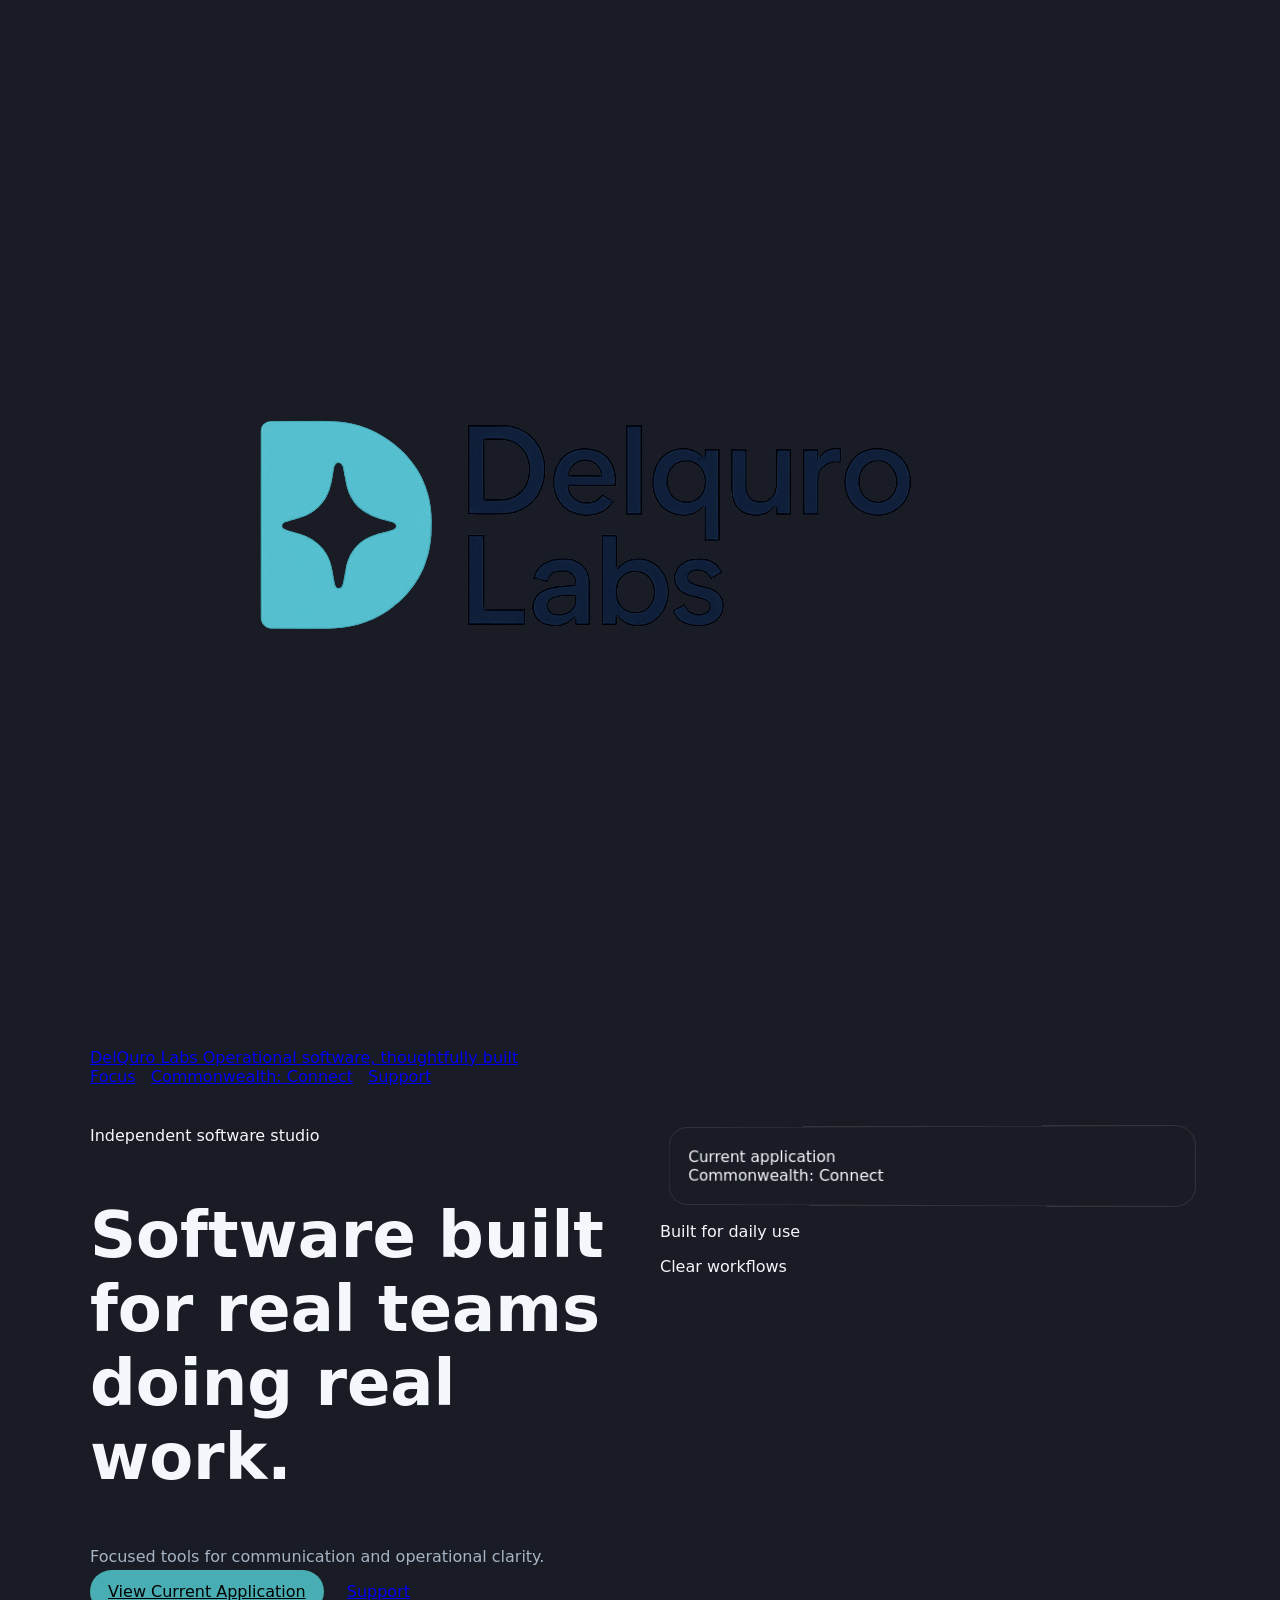
==== commit 19d6b005: "Add files via upload" ====
--- a/index.html
+++ b/index.html
@@ -11,14 +11,14 @@
   <div class="site-shell">
     <header class="topbar">
       <div class="wrap topbar-inner">
-        <a href="index.html" class="brand-lockup" aria-label="Delquro Labs home">
-          <img src="logo.png" alt="Delquro Labs logo" class="brand-logo" />
+        <a href="index.html" class="brand-lockup">
+          <img src="logo.png" class="brand-logo" />
           <div class="brand-text">
             <span class="brand-name">Del<span>Quro</span> Labs</span>
             <span class="brand-subtitle">Operational software, thoughtfully built</span>
           </div>
         </a>
-        <nav class="nav" aria-label="Primary navigation">
+        <nav class="nav">
           <a href="#focus">Focus</a>
           <a href="commonwealth-connect.html">Commonwealth: Connect</a>
           <a href="support.html">Support</a>
@@ -27,103 +27,42 @@
     </header>
 
     <main>
-      <section class="hero hero-home">
-        <div class="hero-backdrop" aria-hidden="true"></div>
+      <section class="hero">
         <div class="wrap hero-grid">
-          <div class="hero-copy">
+          <div>
             <span class="eyebrow">Independent software studio</span>
-            <h1>Software built for <span>real teams</span> doing real work.</h1>
-            <p class="hero-text">Delquro Labs develops focused applications that improve communication, coordination, and day-to-day operational clarity.</p>
+            <h1>
+              Software built for
+              <span>real teams</span><br/>
+              doing real work.
+            </h1>
+            <p class="hero-text">Focused tools for communication and operational clarity.</p>
             <div class="hero-actions">
-              <a href="commonwealth-connect.html" class="btn btn-primary">View Current Application</a>
-              <a href="support.html" class="btn btn-secondary">Contact &amp; Support</a>
+              <a class="btn btn-primary" href="commonwealth-connect.html">View Current Application</a>
+              <a class="btn btn-secondary" href="support.html">Support</a>
             </div>
           </div>
-          <div class="hero-visual" aria-hidden="true">
+
+          <div class="hero-visual">
             <div class="app-frame">
-              <div class="app-frame-header"><span class="window-dot"></span><span class="window-dot"></span><span class="window-dot"></span></div>
+              <div class="app-frame-header">
+                <span class="window-dot"></span>
+                <span class="window-dot"></span>
+                <span class="window-dot"></span>
+              </div>
               <div class="app-frame-content">
                 <div class="screen-label">Current application</div>
                 <div class="app-panel app-panel-main">
                   <div class="app-panel-title">Commonwealth: Connect</div>
-                  <div class="line-stack line-stack-large"><span></span><span></span><span></span></div>
-                </div>
-                <div class="status-row">
-                  <span class="status-pill">Communication</span>
-                  <span class="status-pill">Schedules</span>
-                  <span class="status-pill">PTO</span>
-                </div>
-                <div class="mini-grid">
-                  <div class="mini-card">
-                    <div class="mini-card-title">Manager updates</div>
-                    <div class="line-stack line-stack-small"><span></span><span></span></div>
-                  </div>
-                  <div class="mini-card mini-card-accent">
-                    <div class="mini-card-title">Daily workflow</div>
-                    <div class="line-stack line-stack-small"><span></span><span></span></div>
-                  </div>
                 </div>
               </div>
             </div>
-            <div class="floating-note note-left"><div class="floating-label">Focused build</div><p>Built for everyday operational use.</p></div>
-            <div class="floating-note note-right"><div class="floating-label">Clear workflow</div><p>Communication, visibility, and alignment.</p></div>
-          </div>
-        </div>
-      </section>
-
-      <section id="focus" class="section">
-        <div class="wrap">
-          <div class="section-head">
-            <span class="eyebrow">Focus</span>
-            <h2>Simple tools with real operational value</h2>
-            <p>The goal is not to build more software. The goal is to build software teams can actually rely on.</p>
-          </div>
-          <div class="card-grid three-up">
-            <article class="card feature-card"><div class="icon-dot"></div><h3>Clear Communication</h3><p>Reduce missed updates and improve alignment across fast-moving teams.</p></article>
-            <article class="card feature-card"><div class="icon-dot"></div><h3>Practical Workflow Design</h3><p>Built around daily use instead of feature sprawl and unnecessary complexity.</p></article>
-            <article class="card feature-card"><div class="icon-dot"></div><h3>Production-Ready Thinking</h3><p>Software designed to be stable, usable, and worth opening every day.</p></article>
-          </div>
-        </div>
-      </section>
-
-      <section class="section section-tight">
-        <div class="wrap">
-          <div class="feature-band">
-            <div class="feature-copy">
-              <span class="eyebrow">Featured application</span>
-              <h2>Commonwealth: Connect</h2>
-              <p>Built specifically for veterinary hospital environments that need a centralized, dependable way to keep teams informed and aligned.</p>
-            </div>
-            <div class="feature-actions">
-              <a href="commonwealth-connect.html" class="btn btn-primary">Open Product Page</a>
-              <a href="privacy.html" class="btn btn-secondary">Privacy Policy</a>
-            </div>
-          </div>
-        </div>
-      </section>
-
-      <section class="section section-tight">
-        <div class="wrap">
-          <div class="split-panel">
-            <div class="split-panel-left"><span class="eyebrow">Built by Delquro Labs</span><h2>Focused company. Focused products.</h2></div>
-            <div class="split-panel-right"><p>Delquro Labs is centered on a simple principle: software should make the workday easier, clearer, and more coordinated — not more cluttered.</p></div>
+            <div class="floating-note note-left"><p>Built for daily use</p></div>
+            <div class="floating-note note-right"><p>Clear workflows</p></div>
           </div>
         </div>
       </section>
     </main>
-
-    <footer class="footer">
-      <div class="wrap footer-inner">
-        <div><div class="footer-brand">Delquro Labs</div><p class="footer-copy">Focused software for communication, coordination, and operational clarity.</p></div>
-        <div class="footer-links">
-          <a href="commonwealth-connect.html">Commonwealth: Connect</a>
-          <a href="support.html">Support</a>
-          <a href="privacy.html">Privacy Policy</a>
-          <a href="terms.html">Terms of Service</a>
-        </div>
-      </div>
-      <div class="wrap footer-bottom"><span>© 2026 Delquro Labs</span><span>info@delquro.com</span></div>
-    </footer>
   </div>
 </body>
 </html>
--- a/style.css
+++ b/style.css
@@ -1,137 +1,14 @@
-
-:root {
-  color-scheme: dark light;
-  --bg: #191c24; --bg-2: #141821; --border: rgba(255,255,255,.08); --text: #f4f7fb; --muted: #a7b4c4;
-  --accent: #48aeb3; --accent-bright: #72e0e5; --shadow: 0 24px 80px rgba(0,0,0,.34); --radius: 22px;
-  --wrap: 1120px; --max-copy: 720px; --topbar-bg: rgba(20,24,33,.72); --button-secondary-bg: rgba(255,255,255,.04);
-  --button-secondary-border: rgba(255,255,255,.1); --card-gradient-top: rgba(255,255,255,.075); --card-gradient-bottom: rgba(255,255,255,.04);
-  --footer-border: rgba(255,255,255,.06); --footer-border-soft: rgba(255,255,255,.04); --bottom-text: #8f99ad;
-}
-* { box-sizing: border-box; }
-html { scroll-behavior: smooth; }
-body {
-  margin: 0; font-family: -apple-system, BlinkMacSystemFont, "Segoe UI", Inter, sans-serif; color: var(--text); line-height: 1.6;
-  background: radial-gradient(circle at 12% 8%, rgba(72,174,179,.22), transparent 0 24%), radial-gradient(circle at 88% 16%, rgba(72,174,179,.11), transparent 0 20%), linear-gradient(180deg, var(--bg-2) 0%, var(--bg) 100%);
-}
-@media (prefers-color-scheme: light) {
-  :root {
-    --bg: #f5f8fb; --bg-2: #edf3f7; --border: rgba(20,28,36,.08); --text: #18202a; --muted: #5f6f81;
-    --accent: #2d9ca3; --accent-bright: #21858a; --shadow: 0 18px 50px rgba(22,33,44,.08); --topbar-bg: rgba(245,248,251,.78);
-    --button-secondary-bg: rgba(24,32,42,.03); --button-secondary-border: rgba(24,32,42,.08);
-    --card-gradient-top: rgba(255,255,255,.96); --card-gradient-bottom: rgba(255,255,255,.9); --footer-border: rgba(24,32,42,.08); --footer-border-soft: rgba(24,32,42,.06); --bottom-text: #6b7888;
-  }
-  body { background: radial-gradient(circle at 12% 8%, rgba(72,174,179,.12), transparent 0 24%), radial-gradient(circle at 88% 16%, rgba(72,174,179,.08), transparent 0 20%), linear-gradient(180deg, var(--bg-2) 0%, var(--bg) 100%); }
-}
-img { display: block; max-width: 100%; }
-a { color: inherit; text-decoration: none; }
-p { margin: 0; }
-.site-shell { min-height: 100vh; }
-.wrap { width: min(var(--wrap), calc(100% - 40px)); margin: 0 auto; }
-.topbar { position: sticky; top: 0; z-index: 20; backdrop-filter: blur(16px); background: var(--topbar-bg); border-bottom: 1px solid var(--footer-border-soft); }
-.topbar-inner { display: flex; align-items: center; justify-content: space-between; gap: 24px; padding: 16px 0; }
-.brand-lockup { display: flex; align-items: center; gap: 14px; min-width: 0; }
-.brand-logo { width: 58px; height: 58px; object-fit: contain; border-radius: 14px; filter: drop-shadow(0 0 26px rgba(72,174,179,.22)); }
-.brand-text { display: flex; flex-direction: column; line-height: 1.08; }
-.brand-name { font-size: 1.08rem; font-weight: 700; letter-spacing: .01em; }
-.brand-name span { color: var(--accent); }
-.brand-subtitle { margin-top: 4px; font-size: .82rem; color: var(--muted); }
-.nav { display: flex; align-items: center; gap: 22px; flex-wrap: wrap; }
-.nav a { color: var(--muted); font-size: .95rem; transition: color .18s ease; }
-.nav a:hover { color: var(--text); }
-.hero { position: relative; overflow: hidden; padding: 92px 0 52px; }
-.hero-backdrop { position: absolute; inset: 0; background: radial-gradient(circle at 18% 24%, rgba(72,174,179,.10), transparent 0 34%), radial-gradient(circle at 78% 28%, rgba(72,174,179,.08), transparent 0 28%); pointer-events: none; }
-.hero-grid { position: relative; display: grid; grid-template-columns: minmax(0,1.02fr) minmax(360px,.98fr); gap: 44px; align-items: center; }
-.single-column { grid-template-columns: 1fr; }
-.eyebrow { display: inline-flex; margin-bottom: 16px; color: var(--accent-bright); font-size: .8rem; font-weight: 700; text-transform: uppercase; letter-spacing: .14em; }
-.hero h1 { margin: 0; max-width: 11ch; font-size: clamp(3rem, 5.6vw, 5.6rem); line-height: .94; letter-spacing: -.055em; }
-.hero h1 span { color: var(--accent); }
-.hero-text { max-width: 36rem; margin: 22px 0 0; font-size: 1.08rem; color: var(--muted); }
-.hero-actions { display: flex; gap: 14px; flex-wrap: wrap; margin-top: 32px; }
-.compact-actions { margin-top: 22px; }
-.hero-visual { position: relative; min-height: 460px; display: flex; align-items: center; justify-content: center; }
-.app-frame,.card,.panel,.feature-band,.split-panel { background: linear-gradient(180deg, var(--card-gradient-top), var(--card-gradient-bottom)); border: 1px solid var(--border); border-radius: var(--radius); box-shadow: var(--shadow); }
-.card,.panel { padding: 28px; }
-.app-frame { width: min(100%, 500px); position: relative; overflow: hidden; }
-.app-frame::before,.panel-highlight::before { content: ''; position: absolute; top: -120px; right: -110px; width: 260px; height: 260px; background: radial-gradient(circle, rgba(72,174,179,.24), transparent 72%); pointer-events: none; }
-.app-frame-header { display: flex; gap: 8px; padding: 16px 18px 0; }
-.window-dot { width: 10px; height: 10px; border-radius: 999px; background: rgba(255,255,255,.22); }
-.app-frame-content { padding: 16px 18px 20px; }
-.screen-label,.floating-label { display: inline-flex; align-items: center; min-height: 34px; padding: 0 12px; border-radius: 999px; background: rgba(72,174,179,.14); border: 1px solid rgba(72,174,179,.24); color: var(--accent-bright); font-size: .82rem; font-weight: 700; letter-spacing: .04em; }
-.app-panel { margin-top: 16px; border-radius: 18px; border: 1px solid var(--border); background: rgba(255,255,255,.05); }
-.app-panel-main { padding: 18px; }
-.app-panel-title { font-size: 1.08rem; font-weight: 700; letter-spacing: -.01em; }
-.line-stack { display: grid; gap: 8px; margin-top: 14px; }
-.line-stack span { display: block; height: 10px; border-radius: 999px; background: rgba(255,255,255,.12); }
-.line-stack-large span:nth-child(1){width:88%}.line-stack-large span:nth-child(2){width:74%}.line-stack-large span:nth-child(3){width:62%}.line-stack-small span:nth-child(1){width:84%}.line-stack-small span:nth-child(2){width:58%}
-.status-row { display: flex; gap: 10px; flex-wrap: wrap; margin-top: 14px; }
-.status-pill { display: inline-flex; align-items: center; min-height: 34px; padding: 0 12px; border-radius: 999px; background: rgba(255,255,255,.05); border: 1px solid var(--border); color: var(--text); font-size: .88rem; }
-.mini-grid { display: grid; grid-template-columns: 1fr 1fr; gap: 14px; margin-top: 14px; }
-.mini-card { padding: 16px; border-radius: 18px; border: 1px solid var(--border); background: rgba(255,255,255,.05); }
-.mini-card-accent { background: linear-gradient(180deg, rgba(72,174,179,.16), rgba(255,255,255,.05)); }
-.mini-card-title { font-size: .94rem; font-weight: 700; color: var(--text); }
-.floating-note { position: absolute; max-width: 180px; padding: 14px 16px; border-radius: 18px; border: 1px solid var(--border); background: linear-gradient(180deg, rgba(255,255,255,.09), rgba(255,255,255,.04)); box-shadow: var(--shadow); backdrop-filter: blur(12px); }
-.floating-note p { margin-top: 10px; color: var(--muted); font-size: .92rem; }
-.note-left { left: -8px; bottom: 44px; }
-.note-right { right: 6px; top: 26px; }
-.section { padding: 44px 0; }
-.section-tight { padding-top: 18px; }
-.section-head { max-width: 760px; margin-bottom: 28px; }
-.section h2,.panel h2,.feature-band h2,.split-panel h2 { margin: 0 0 10px; font-size: clamp(1.65rem, 3vw, 2.35rem); line-height: 1.08; letter-spacing: -.03em; }
-.section-head p,.card p,.panel p,.feature-band p,.split-panel p { color: var(--muted); }
-.card-grid { display: grid; gap: 18px; }
-.three-up { grid-template-columns: repeat(3, minmax(0, 1fr)); }
-.feature-card { position: relative; overflow: hidden; }
-.feature-card::after { content: ''; position: absolute; right: -26px; bottom: -26px; width: 110px; height: 110px; border-radius: 50%; background: radial-gradient(circle, rgba(72,174,179,.08), transparent 70%); pointer-events: none; }
-.feature-card h3,.card h3 { margin: 0 0 8px; font-size: 1.08rem; letter-spacing: -.01em; }
-.icon-dot { width: 12px; height: 12px; border-radius: 999px; background: linear-gradient(180deg, var(--accent-bright), var(--accent)); box-shadow: 0 0 18px rgba(72,174,179,.45); margin-bottom: 16px; }
-.feature-band { display: flex; align-items: center; justify-content: space-between; gap: 26px; padding: 30px; }
-.feature-copy { max-width: 620px; }
-.feature-actions { display: flex; gap: 12px; flex-wrap: wrap; justify-content: flex-end; }
-.split-panel { display: grid; grid-template-columns: .95fr 1.05fr; gap: 26px; align-items: center; padding: 30px; }
-.btn { display: inline-flex; align-items: center; justify-content: center; min-height: 50px; padding: 0 18px; border-radius: 999px; font-size: .95rem; font-weight: 700; transition: transform .18s ease, box-shadow .18s ease, border-color .18s ease, background .18s ease, color .18s ease; }
-.btn:hover { transform: translateY(-1px); }
-.btn-primary { background: linear-gradient(180deg, var(--accent-bright), var(--accent)); color: #102330; box-shadow: 0 16px 34px rgba(72,174,179,.22); }
-.btn-primary:hover { box-shadow: 0 20px 40px rgba(72,174,179,.3); }
-.btn-secondary { background: var(--button-secondary-bg); color: var(--text); border: 1px solid var(--button-secondary-border); }
-.btn-secondary:hover { border-color: rgba(72,174,179,.3); }
-.footer { padding: 58px 0 24px; }
-.footer-inner { display: flex; justify-content: space-between; gap: 28px; padding-top: 20px; border-top: 1px solid var(--footer-border); }
-.footer-brand { font-size: 1rem; font-weight: 700; margin-bottom: 8px; }
-.footer-copy { max-width: 380px; color: var(--muted); }
-.footer-links { display: grid; gap: 8px; text-align: right; }
-.footer-links a { color: var(--muted); }
-.footer-links a:hover { color: var(--text); }
-.footer-bottom { margin-top: 18px; padding-top: 18px; border-top: 1px solid var(--footer-border-soft); display: flex; justify-content: space-between; gap: 16px; color: var(--bottom-text); font-size: .92rem; }
-.panel-highlight { position: relative; overflow: hidden; }
-@media (max-width: 1100px) {
-  .hero-grid { grid-template-columns: minmax(0,1fr) minmax(320px,.88fr); gap: 34px; }
-  .hero h1 { font-size: clamp(2.8rem, 5vw, 4.8rem); }
-  .hero-visual { min-height: 390px; }
-  .app-frame { width: min(100%, 450px); }
-  .note-left { left: -2px; bottom: 32px; }
-  .note-right { right: 0; top: 18px; }
-}
-@media (max-width: 980px) {
-  .hero-grid,.three-up,.feature-band,.split-panel,.footer-inner,.footer-bottom { grid-template-columns: 1fr; flex-direction: column; align-items: flex-start; }
-  .hero { padding-top: 74px; }
-  .hero-copy { max-width: 100%; }
-  .hero h1 { max-width: 9.5ch; }
-  .hero-visual { min-height: auto; justify-content: center; padding-top: 8px; }
-  .app-frame { width: min(100%, 560px); }
-  .floating-note { position: relative; max-width: 100%; margin-top: 14px; }
-  .note-left,.note-right { left: auto; right: auto; top: auto; bottom: auto; }
-  .feature-actions,.footer-links { justify-content: flex-start; text-align: left; }
-}
-@media (max-width: 720px) {
-  .wrap { width: min(var(--wrap), calc(100% - 28px)); }
-  .topbar-inner { flex-direction: column; align-items: flex-start; }
-  .nav { gap: 14px; }
-  .hero { padding-top: 58px; padding-bottom: 34px; }
-  .hero h1 { max-width: 8.5ch; font-size: clamp(2.6rem, 12vw, 4rem); line-height: .96; }
-  .hero-text { font-size: 1rem; }
-  .brand-logo { width: 52px; height: 52px; }
-  .app-frame-content { padding: 14px 14px 16px; }
-  .mini-grid { grid-template-columns: 1fr; }
-  .btn { width: 100%; justify-content: center; }
-  .hero-actions,.feature-actions { width: 100%; }
-}
+:root{--bg:#191c24;--text:#f4f7fb;--muted:#a7b4c4;--accent:#48aeb3}
+body{margin:0;font-family:system-ui;background:var(--bg);color:var(--text)}
+.wrap{max-width:1100px;margin:auto;padding:20px}
+.hero-grid{display:grid;grid-template-columns:1fr 1fr;gap:40px}
+.hero h1{font-size:clamp(2.6rem,5vw,4rem)}
+.hero-text{color:var(--muted)}
+.nav{display:flex;gap:15px}
+.btn{padding:12px 18px;border-radius:999px}
+.btn-primary{background:var(--accent);color:#000}
+.app-frame{border:1px solid rgba(255,255,255,.1);border-radius:20px;padding:20px;transform:perspective(1000px) rotateY(-6deg)}
+.note-left{left:0;bottom:32px}
+.note-right{right:0;top:20px}
+@media(max-width:980px){.hero-grid{grid-template-columns:1fr}.hero h1{font-size:clamp(2.4rem,6vw,3.5rem)}}
+@media(max-width:720px){.nav{width:100%;justify-content:space-between}.btn{width:100%}}
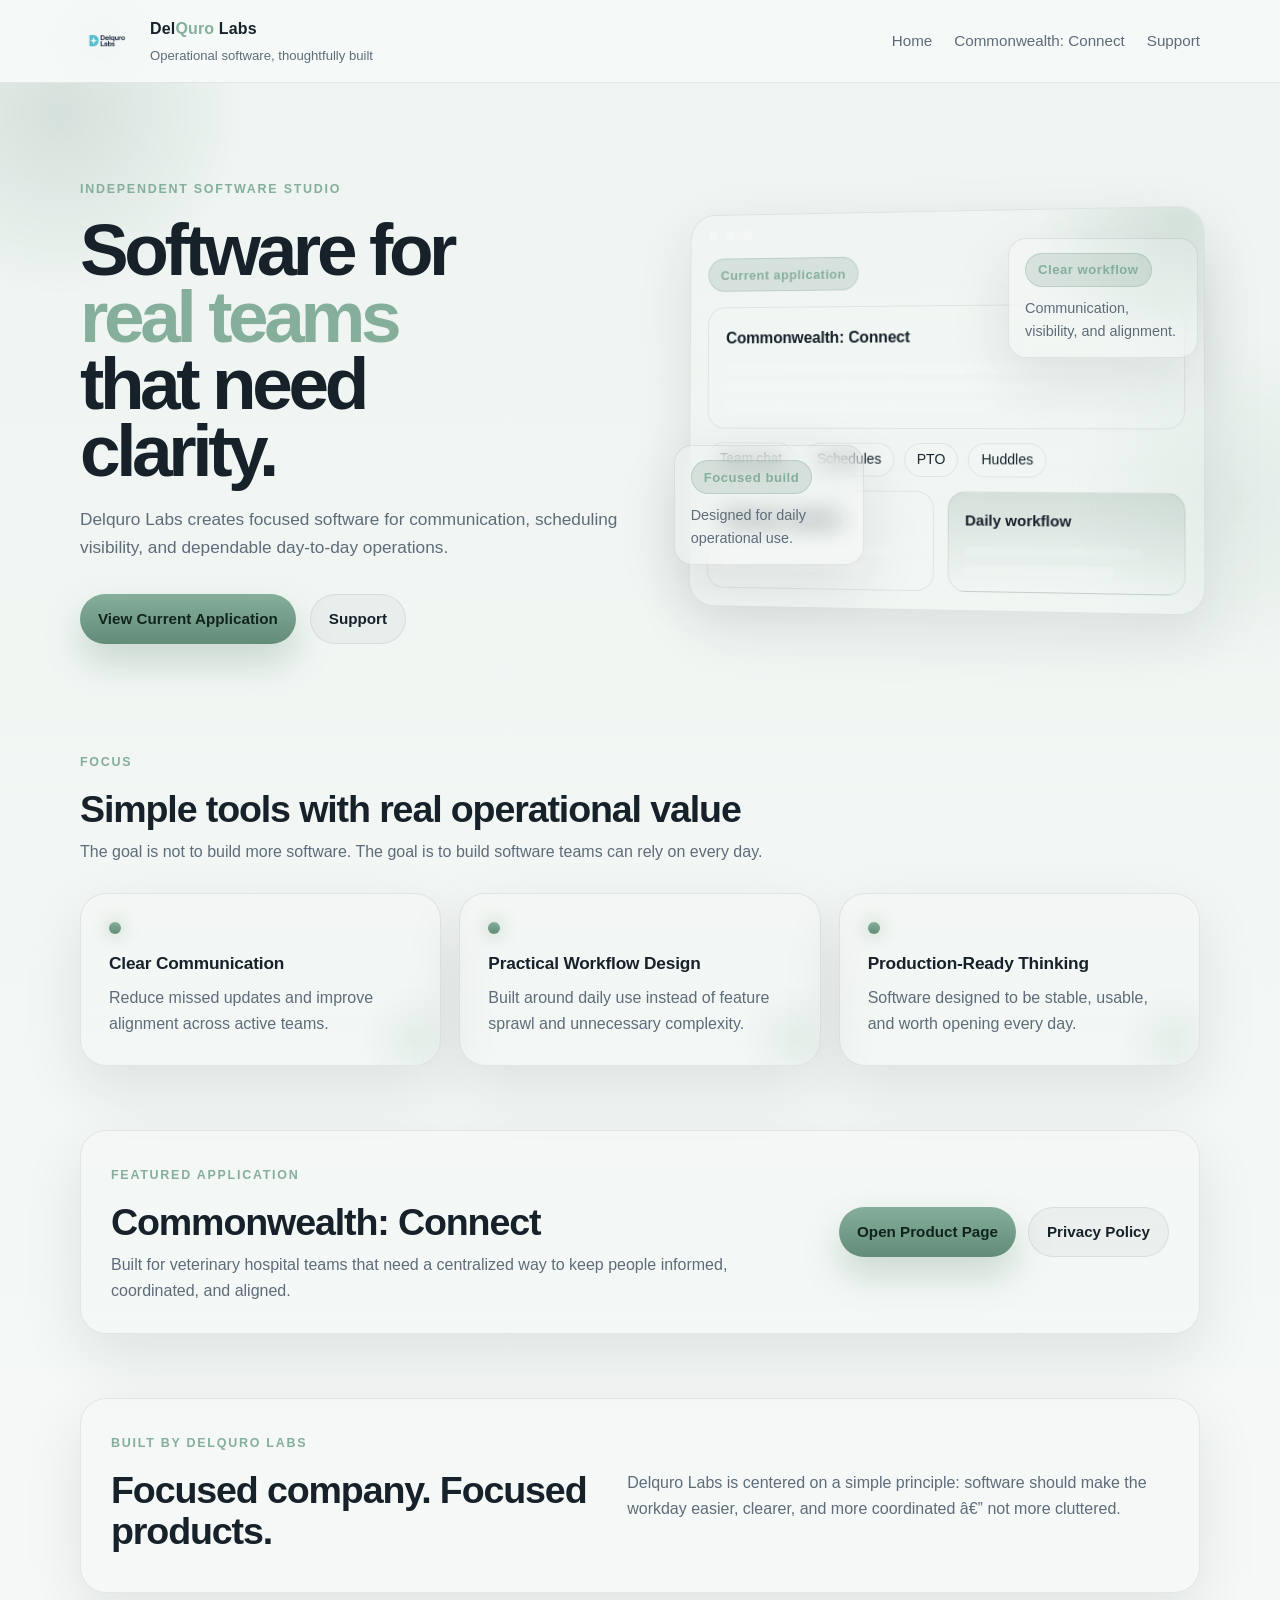
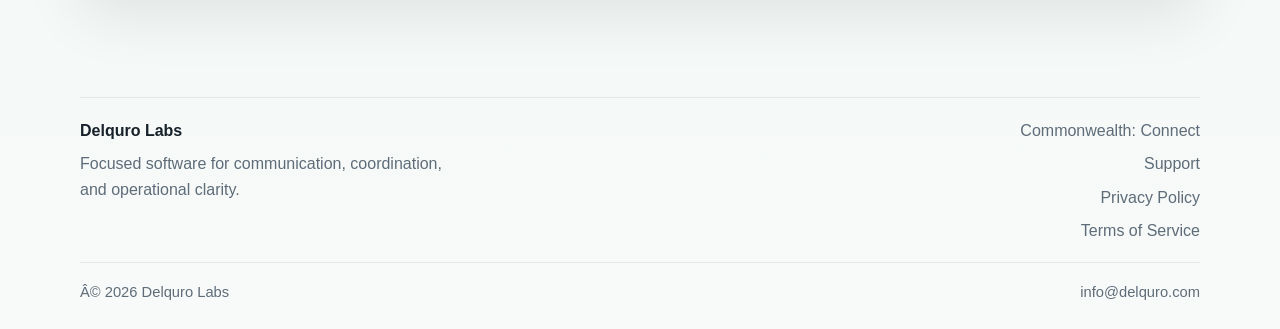
==== commit 517a33ba: "Full beta website pass" ====
--- a/index.html
+++ b/index.html
@@ -1,68 +1,96 @@
-<!DOCTYPE html>
+﻿<!DOCTYPE html>
 <html lang="en">
 <head>
   <meta charset="UTF-8" />
   <meta name="viewport" content="width=device-width, initial-scale=1.0" />
   <title>Delquro Labs</title>
-  <meta name="description" content="Delquro Labs builds focused software for communication, coordination, and operational clarity." />
+  <meta name="description" content="Focused software for communication, coordination, and operational clarity." />
   <link rel="stylesheet" href="style.css" />
 </head>
 <body>
   <div class="site-shell">
     <header class="topbar">
-      <div class="wrap topbar-inner">
-        <a href="index.html" class="brand-lockup">
-          <img src="logo.png" class="brand-logo" />
-          <div class="brand-text">
-            <span class="brand-name">Del<span>Quro</span> Labs</span>
-            <span class="brand-subtitle">Operational software, thoughtfully built</span>
-          </div>
-        </a>
-        <nav class="nav">
-          <a href="#focus">Focus</a>
-          <a href="commonwealth-connect.html">Commonwealth: Connect</a>
-          <a href="support.html">Support</a>
-        </nav>
+  <div class="wrap topbar-inner">
+    <a href="index.html" class="brand-lockup" aria-label="Delquro Labs home">
+      <img src="logo.png" alt="Delquro Labs logo" class="brand-logo" />
+      <div class="brand-text">
+        <span class="brand-name">Del<span>Quro</span> Labs</span>
+        <span class="brand-subtitle">Operational software, thoughtfully built</span>
       </div>
-    </header>
-
+    </a>
+    <nav class="nav" aria-label="Primary navigation">
+      <a href="index.html">Home</a>
+      <a href="commonwealth-connect.html">Commonwealth: Connect</a>
+      <a href="support.html">Support</a>
+    </nav>
+  </div>
+</header>
     <main>
-      <section class="hero">
+      <section class="hero hero-home">
         <div class="wrap hero-grid">
-          <div>
+          <div class="hero-copy">
             <span class="eyebrow">Independent software studio</span>
-            <h1>
-              Software built for
-              <span>real teams</span><br/>
-              doing real work.
-            </h1>
-            <p class="hero-text">Focused tools for communication and operational clarity.</p>
+            <h1>Software for <span>real teams</span><br />that need clarity.</h1>
+            <p class="hero-text">Delquro Labs creates focused software for communication, scheduling visibility, and dependable day-to-day operations.</p>
             <div class="hero-actions">
-              <a class="btn btn-primary" href="commonwealth-connect.html">View Current Application</a>
-              <a class="btn btn-secondary" href="support.html">Support</a>
+              <a href="commonwealth-connect.html" class="btn btn-primary">View Current Application</a>
+              <a href="support.html" class="btn btn-secondary">Support</a>
             </div>
           </div>
-
-          <div class="hero-visual">
-            <div class="app-frame">
-              <div class="app-frame-header">
-                <span class="window-dot"></span>
-                <span class="window-dot"></span>
-                <span class="window-dot"></span>
-              </div>
-              <div class="app-frame-content">
-                <div class="screen-label">Current application</div>
-                <div class="app-panel app-panel-main">
-                  <div class="app-panel-title">Commonwealth: Connect</div>
+          <div class="hero-visual" aria-hidden="true">
+            <div class="product-stage">
+              <div class="product-shell">
+                <div class="shell-topbar"><span class="shell-dot"></span><span class="shell-dot"></span><span class="shell-dot"></span></div>
+                <div class="shell-body">
+                  <div class="shell-chip">Current application</div>
+                  <div class="workflow-card">
+                    <div class="workflow-title">Commonwealth: Connect</div>
+                    <div class="line-stack"><span></span><span></span><span></span></div>
+                  </div>
+                  <div class="pill-row"><span>Team chat</span><span>Schedules</span><span>PTO</span><span>Huddles</span></div>
+                  <div class="mini-grid">
+                    <div class="mini-card"><div class="mini-title">Manager updates</div><div class="line-stack"><span></span><span></span></div></div>
+                    <div class="mini-card mini-card-accent"><div class="mini-title">Daily workflow</div><div class="line-stack"><span></span><span></span></div></div>
+                  </div>
                 </div>
               </div>
+              <div class="float-note note-left"><span class="chip">Focused build</span><p>Designed for daily operational use.</p></div>
+              <div class="float-note note-right"><span class="chip">Clear workflow</span><p>Communication, visibility, and alignment.</p></div>
             </div>
-            <div class="floating-note note-left"><p>Built for daily use</p></div>
-            <div class="floating-note note-right"><p>Clear workflows</p></div>
           </div>
         </div>
       </section>
+      <section id="focus" class="section">
+        <div class="wrap">
+          <div class="section-head"><span class="eyebrow">Focus</span><h2>Simple tools with real operational value</h2><p>The goal is not to build more software. The goal is to build software teams can rely on every day.</p></div>
+          <div class="card-grid three-up">
+            <article class="card"><div class="icon-dot"></div><h3>Clear Communication</h3><p>Reduce missed updates and improve alignment across active teams.</p></article>
+            <article class="card"><div class="icon-dot"></div><h3>Practical Workflow Design</h3><p>Built around daily use instead of feature sprawl and unnecessary complexity.</p></article>
+            <article class="card"><div class="icon-dot"></div><h3>Production-Ready Thinking</h3><p>Software designed to be stable, usable, and worth opening every day.</p></article>
+          </div>
+        </div>
+      </section>
+      <section class="section section-tight"><div class="wrap"><div class="feature-band"><div class="feature-copy"><span class="eyebrow">Featured application</span><h2>Commonwealth: Connect</h2><p>Built for veterinary hospital teams that need a centralized way to keep people informed, coordinated, and aligned.</p></div><div class="feature-actions"><a href="commonwealth-connect.html" class="btn btn-primary">Open Product Page</a><a href="privacy.html" class="btn btn-secondary">Privacy Policy</a></div></div></div></section>
+      <section class="section section-tight"><div class="wrap"><div class="split-panel"><div><span class="eyebrow">Built by Delquro Labs</span><h2>Focused company. Focused products.</h2></div><p>Delquro Labs is centered on a simple principle: software should make the workday easier, clearer, and more coordinated â€” not more cluttered.</p></div></div></section>
     </main>
+    <footer class="footer">
+  <div class="wrap footer-inner">
+    <div>
+      <div class="footer-brand">Delquro Labs</div>
+      <p class="footer-copy">Focused software for communication, coordination, and operational clarity.</p>
+    </div>
+    <div class="footer-links">
+      <a href="commonwealth-connect.html">Commonwealth: Connect</a>
+      <a href="support.html">Support</a>
+      <a href="privacy.html">Privacy Policy</a>
+      <a href="terms.html">Terms of Service</a>
+    </div>
+  </div>
+  <div class="wrap footer-bottom">
+    <span>Â© 2026 Delquro Labs</span>
+    <span>info@delquro.com</span>
+  </div>
+</footer>
   </div>
 </body>
 </html>
--- a/style.css
+++ b/style.css
@@ -1,14 +1,196 @@
-:root{--bg:#191c24;--text:#f4f7fb;--muted:#a7b4c4;--accent:#48aeb3}
-body{margin:0;font-family:system-ui;background:var(--bg);color:var(--text)}
-.wrap{max-width:1100px;margin:auto;padding:20px}
-.hero-grid{display:grid;grid-template-columns:1fr 1fr;gap:40px}
-.hero h1{font-size:clamp(2.6rem,5vw,4rem)}
-.hero-text{color:var(--muted)}
-.nav{display:flex;gap:15px}
-.btn{padding:12px 18px;border-radius:999px}
-.btn-primary{background:var(--accent);color:#000}
-.app-frame{border:1px solid rgba(255,255,255,.1);border-radius:20px;padding:20px;transform:perspective(1000px) rotateY(-6deg)}
-.note-left{left:0;bottom:32px}
-.note-right{right:0;top:20px}
-@media(max-width:980px){.hero-grid{grid-template-columns:1fr}.hero h1{font-size:clamp(2.4rem,6vw,3.5rem)}}
-@media(max-width:720px){.nav{width:100%;justify-content:space-between}.btn{width:100%}}
+﻿:root {
+  color-scheme: dark light;
+  --bg: #12161d;
+  --bg-2: #171b22;
+  --surface: rgba(255, 255, 255, 0.065);
+  --surface-strong: rgba(255, 255, 255, 0.11);
+  --border: rgba(255, 255, 255, 0.095);
+  --text: #f4f7fb;
+  --muted: #a9b4c3;
+  --accent: #527e69;
+  --accent-bright: #739f8a;
+  --shadow: 0 28px 88px rgba(0, 0, 0, 0.34);
+  --radius: 26px;
+  --radius-sm: 18px;
+  --wrap: 1120px;
+  --topbar-bg: rgba(18, 22, 29, 0.74);
+  --secondary-button-bg: rgba(255,255,255,0.045);
+  --footer-border: rgba(255,255,255,0.06);
+}
+
+@media (prefers-color-scheme: light) {
+  :root {
+    --bg: #eef4f1;
+    --bg-2: #f7faf8;
+    --surface: rgba(255,255,255,0.9);
+    --surface-strong: rgba(255,255,255,0.98);
+    --border: rgba(24,34,43,0.085);
+    --text: #17212a;
+    --muted: #5e6c79;
+    --accent: #628c78;
+    --accent-bright: #85ae9b;
+    --shadow: 0 22px 60px rgba(25,37,46,0.10);
+    --topbar-bg: rgba(247,250,248,0.82);
+    --secondary-button-bg: rgba(24,34,43,0.035);
+    --footer-border: rgba(24,34,43,0.08);
+  }
+}
+
+* { box-sizing: border-box; }
+html { scroll-behavior: smooth; }
+body {
+  margin: 0;
+  color: var(--text);
+  font-family: -apple-system, BlinkMacSystemFont, "Segoe UI", Inter, Arial, sans-serif;
+  line-height: 1.6;
+  background:
+    radial-gradient(circle at 10% 8%, rgba(82,126,105,0.18), transparent 0 24%),
+    radial-gradient(circle at 86% 18%, rgba(115,159,138,0.13), transparent 0 22%),
+    linear-gradient(180deg, var(--bg) 0%, var(--bg-2) 100%);
+}
+a { color: inherit; text-decoration: none; }
+p { margin: 0; }
+img { display: block; max-width: 100%; }
+.wrap { width: min(var(--wrap), calc(100% - 40px)); margin: 0 auto; }
+.site-shell { min-height: 100vh; }
+
+.topbar {
+  position: sticky;
+  top: 0;
+  z-index: 30;
+  border-bottom: 1px solid var(--footer-border);
+  background: var(--topbar-bg);
+  backdrop-filter: blur(16px);
+}
+.topbar-inner {
+  min-height: 82px;
+  display: flex;
+  align-items: center;
+  justify-content: space-between;
+  gap: 24px;
+}
+.brand-lockup { display: flex; align-items: center; gap: 14px; min-width: 0; }
+.brand-logo {
+  width: 56px;
+  height: 56px;
+  object-fit: contain;
+  border-radius: 16px;
+  filter: drop-shadow(0 0 22px rgba(82,126,105,0.28));
+}
+.brand-name { display: block; font-weight: 760; letter-spacing: 0.01em; }
+.brand-name span { color: var(--accent-bright); }
+.brand-subtitle { display: block; color: var(--muted); font-size: 0.82rem; margin-top: 3px; }
+.nav { display: flex; align-items: center; gap: 22px; flex-wrap: wrap; color: var(--muted); font-size: 0.95rem; }
+.nav a:hover { color: var(--text); }
+
+.hero { position: relative; overflow: hidden; padding: 92px 0 58px; }
+.hero::before,
+.hero::after {
+  content: "";
+  position: absolute;
+  pointer-events: none;
+  border-radius: 999px;
+  filter: blur(2px);
+}
+.hero::before { width: 360px; height: 360px; top: -150px; left: -120px; background: radial-gradient(circle, rgba(82,126,105,0.16), transparent 72%); }
+.hero::after { width: 340px; height: 340px; right: -130px; bottom: 30px; background: radial-gradient(circle, rgba(115,159,138,0.10), transparent 72%); }
+.hero-grid { position: relative; display: grid; grid-template-columns: minmax(0, 1fr) minmax(350px, 0.95fr); gap: 56px; align-items: center; }
+.eyebrow { display: inline-flex; margin-bottom: 16px; color: var(--accent-bright); text-transform: uppercase; letter-spacing: 0.14em; font-size: 0.78rem; font-weight: 780; }
+.hero h1 { margin: 0; max-width: 10ch; font-size: clamp(3.25rem, 5.7vw, 5.75rem); line-height: 0.92; letter-spacing: -0.06em; }
+.hero h1 span, .accent { color: var(--accent-bright); }
+.hero-text { max-width: 36rem; margin-top: 22px; color: var(--muted); font-size: 1.08rem; }
+.hero-actions { margin-top: 32px; display: flex; gap: 14px; flex-wrap: wrap; }
+.btn { min-height: 50px; padding: 0 18px; display: inline-flex; align-items: center; justify-content: center; border-radius: 999px; font-weight: 760; font-size: 0.95rem; transition: transform 0.18s ease, border-color 0.18s ease, box-shadow 0.18s ease; }
+.btn:hover { transform: translateY(-1px); }
+.btn-primary { color: #10231d; background: linear-gradient(180deg, var(--accent-bright), var(--accent)); box-shadow: 0 18px 36px rgba(82,126,105,0.26); }
+.btn-secondary { border: 1px solid var(--border); background: var(--secondary-button-bg); color: var(--text); }
+.btn-secondary:hover { border-color: rgba(115,159,138,0.42); }
+
+.product-stage { position: relative; width: min(100%, 530px); margin: 0 auto; }
+.product-shell, .card, .feature-band, .split-panel, .content-panel {
+  background: linear-gradient(180deg, rgba(255,255,255,0.086), rgba(255,255,255,0.036));
+  border: 1px solid var(--border);
+  border-radius: var(--radius);
+  box-shadow: var(--shadow);
+}
+.product-shell { overflow: hidden; transform: perspective(1100px) rotateY(-6deg) rotateX(1deg); }
+.product-shell::before { content: ""; position: absolute; width: 280px; height: 280px; top: -130px; right: -120px; background: radial-gradient(circle, rgba(115,159,138,0.22), transparent 72%); }
+.shell-topbar { display: flex; gap: 8px; padding: 16px 18px 0; }
+.shell-dot { width: 10px; height: 10px; border-radius: 50%; background: rgba(255,255,255,0.24); }
+.shell-body { position: relative; padding: 18px; }
+.chip, .shell-chip { display: inline-flex; min-height: 34px; align-items: center; padding: 0 12px; border-radius: 999px; background: rgba(82,126,105,0.16); border: 1px solid rgba(115,159,138,0.28); color: var(--accent-bright); font-size: 0.82rem; font-weight: 760; letter-spacing: 0.04em; }
+.workflow-card { margin-top: 16px; border-radius: var(--radius-sm); border: 1px solid var(--border); background: rgba(255,255,255,0.048); padding: 18px; }
+.workflow-title { font-weight: 780; letter-spacing: -0.01em; }
+.line-stack { display: grid; gap: 8px; margin-top: 14px; }
+.line-stack span { display: block; height: 10px; border-radius: 999px; background: rgba(255,255,255,0.13); }
+.line-stack span:nth-child(1) { width: 88%; }
+.line-stack span:nth-child(2) { width: 74%; }
+.line-stack span:nth-child(3) { width: 62%; }
+.pill-row { margin-top: 14px; display: flex; gap: 10px; flex-wrap: wrap; }
+.pill-row span { min-height: 34px; padding: 0 12px; display: inline-flex; align-items: center; border: 1px solid var(--border); background: rgba(255,255,255,0.052); border-radius: 999px; font-size: 0.88rem; }
+.mini-grid { display: grid; grid-template-columns: 1fr 1fr; gap: 14px; margin-top: 14px; }
+.mini-card { padding: 16px; border-radius: var(--radius-sm); border: 1px solid var(--border); background: rgba(255,255,255,0.052); }
+.mini-card-accent { background: linear-gradient(180deg, rgba(82,126,105,0.18), rgba(255,255,255,0.052)); }
+.mini-title { font-weight: 760; font-size: 0.94rem; }
+.float-note { position: absolute; max-width: 190px; padding: 14px 16px; border: 1px solid var(--border); border-radius: var(--radius-sm); background: rgba(255,255,255,0.075); backdrop-filter: blur(12px); box-shadow: var(--shadow); }
+.float-note p { margin-top: 10px; color: var(--muted); font-size: 0.9rem; }
+.note-left { left: -8px; bottom: 44px; }
+.note-right { right: 2px; top: 28px; }
+
+.section { padding: 46px 0; }
+.section-tight { padding-top: 18px; }
+.section-head { max-width: 760px; margin-bottom: 28px; }
+.section h2, .feature-band h2, .split-panel h2, .content-panel h1, .content-panel h2 { margin: 0 0 10px; font-size: clamp(1.65rem, 3vw, 2.35rem); line-height: 1.08; letter-spacing: -0.03em; }
+.section-head p, .card p, .feature-band p, .split-panel p, .content-panel p, .content-panel li { color: var(--muted); }
+.card-grid { display: grid; gap: 18px; }
+.three-up { grid-template-columns: repeat(3, minmax(0, 1fr)); }
+.card { padding: 28px; position: relative; overflow: hidden; }
+.card::after { content: ""; position: absolute; width: 110px; height: 110px; right: -30px; bottom: -30px; border-radius: 999px; background: radial-gradient(circle, rgba(115,159,138,0.10), transparent 70%); }
+.icon-dot { width: 12px; height: 12px; border-radius: 999px; background: linear-gradient(180deg, var(--accent-bright), var(--accent)); box-shadow: 0 0 18px rgba(82,126,105,0.48); margin-bottom: 16px; }
+.card h3 { margin: 0 0 8px; font-size: 1.08rem; letter-spacing: -0.01em; }
+.feature-band { padding: 30px; display: flex; align-items: center; justify-content: space-between; gap: 26px; }
+.feature-copy { max-width: 640px; }
+.feature-actions { display: flex; gap: 12px; flex-wrap: wrap; justify-content: flex-end; }
+.split-panel { padding: 30px; display: grid; grid-template-columns: 0.95fr 1.05fr; gap: 26px; align-items: center; }
+.content-panel { margin: 52px auto; padding: 34px; max-width: 900px; }
+.content-panel h1 { font-size: clamp(2.1rem, 4vw, 3.4rem); }
+.content-panel h2 { margin-top: 28px; }
+.content-panel ul { padding-left: 22px; }
+.content-panel li + li { margin-top: 8px; }
+.footer { padding: 58px 0 24px; }
+.footer-inner { border-top: 1px solid var(--footer-border); padding-top: 20px; display: flex; justify-content: space-between; gap: 28px; }
+.footer-brand { font-weight: 780; margin-bottom: 8px; }
+.footer-copy { max-width: 390px; color: var(--muted); }
+.footer-links { display: grid; gap: 8px; text-align: right; }
+.footer-links a { color: var(--muted); }
+.footer-links a:hover { color: var(--text); }
+.footer-bottom { margin-top: 18px; padding-top: 18px; border-top: 1px solid var(--footer-border); color: var(--muted); display: flex; justify-content: space-between; gap: 16px; font-size: 0.92rem; }
+
+@media (max-width: 1100px) {
+  .hero-grid { grid-template-columns: minmax(0,1fr) minmax(320px,0.9fr); gap: 38px; }
+  .hero h1 { font-size: clamp(2.8rem, 5vw, 4.9rem); }
+  .product-stage { width: min(100%, 480px); }
+  .hero-visual { min-height: 420px; }
+}
+@media (max-width: 980px) {
+  .hero { padding-top: 76px; }
+  .hero-grid, .three-up, .feature-band, .split-panel, .footer-inner, .footer-bottom { grid-template-columns: 1fr; flex-direction: column; align-items: flex-start; }
+  .hero h1 { max-width: 9.4ch; font-size: clamp(2.5rem, 6vw, 3.9rem); }
+  .hero-visual { min-height: auto; padding-top: 8px; }
+  .product-shell { transform: none; }
+  .float-note { position: relative; max-width: 100%; margin-top: 14px; left: auto; right: auto; top: auto; bottom: auto; }
+  .feature-actions, .footer-links { justify-content: flex-start; text-align: left; }
+}
+@media (max-width: 720px) {
+  .wrap { width: min(var(--wrap), calc(100% - 28px)); }
+  .topbar-inner { flex-direction: column; align-items: flex-start; padding: 14px 0; }
+  .nav { gap: 14px; }
+  .hero { padding-top: 58px; padding-bottom: 34px; }
+  .hero h1 { max-width: 8.4ch; font-size: clamp(2.35rem, 12vw, 3.75rem); line-height: 0.96; }
+  .hero-text { font-size: 1rem; }
+  .hero-actions, .feature-actions { width: 100%; }
+  .btn { width: 100%; }
+  .mini-grid { grid-template-columns: 1fr; }
+  .shell-body { padding: 14px; }
+  .brand-logo { width: 52px; height: 52px; }
+}
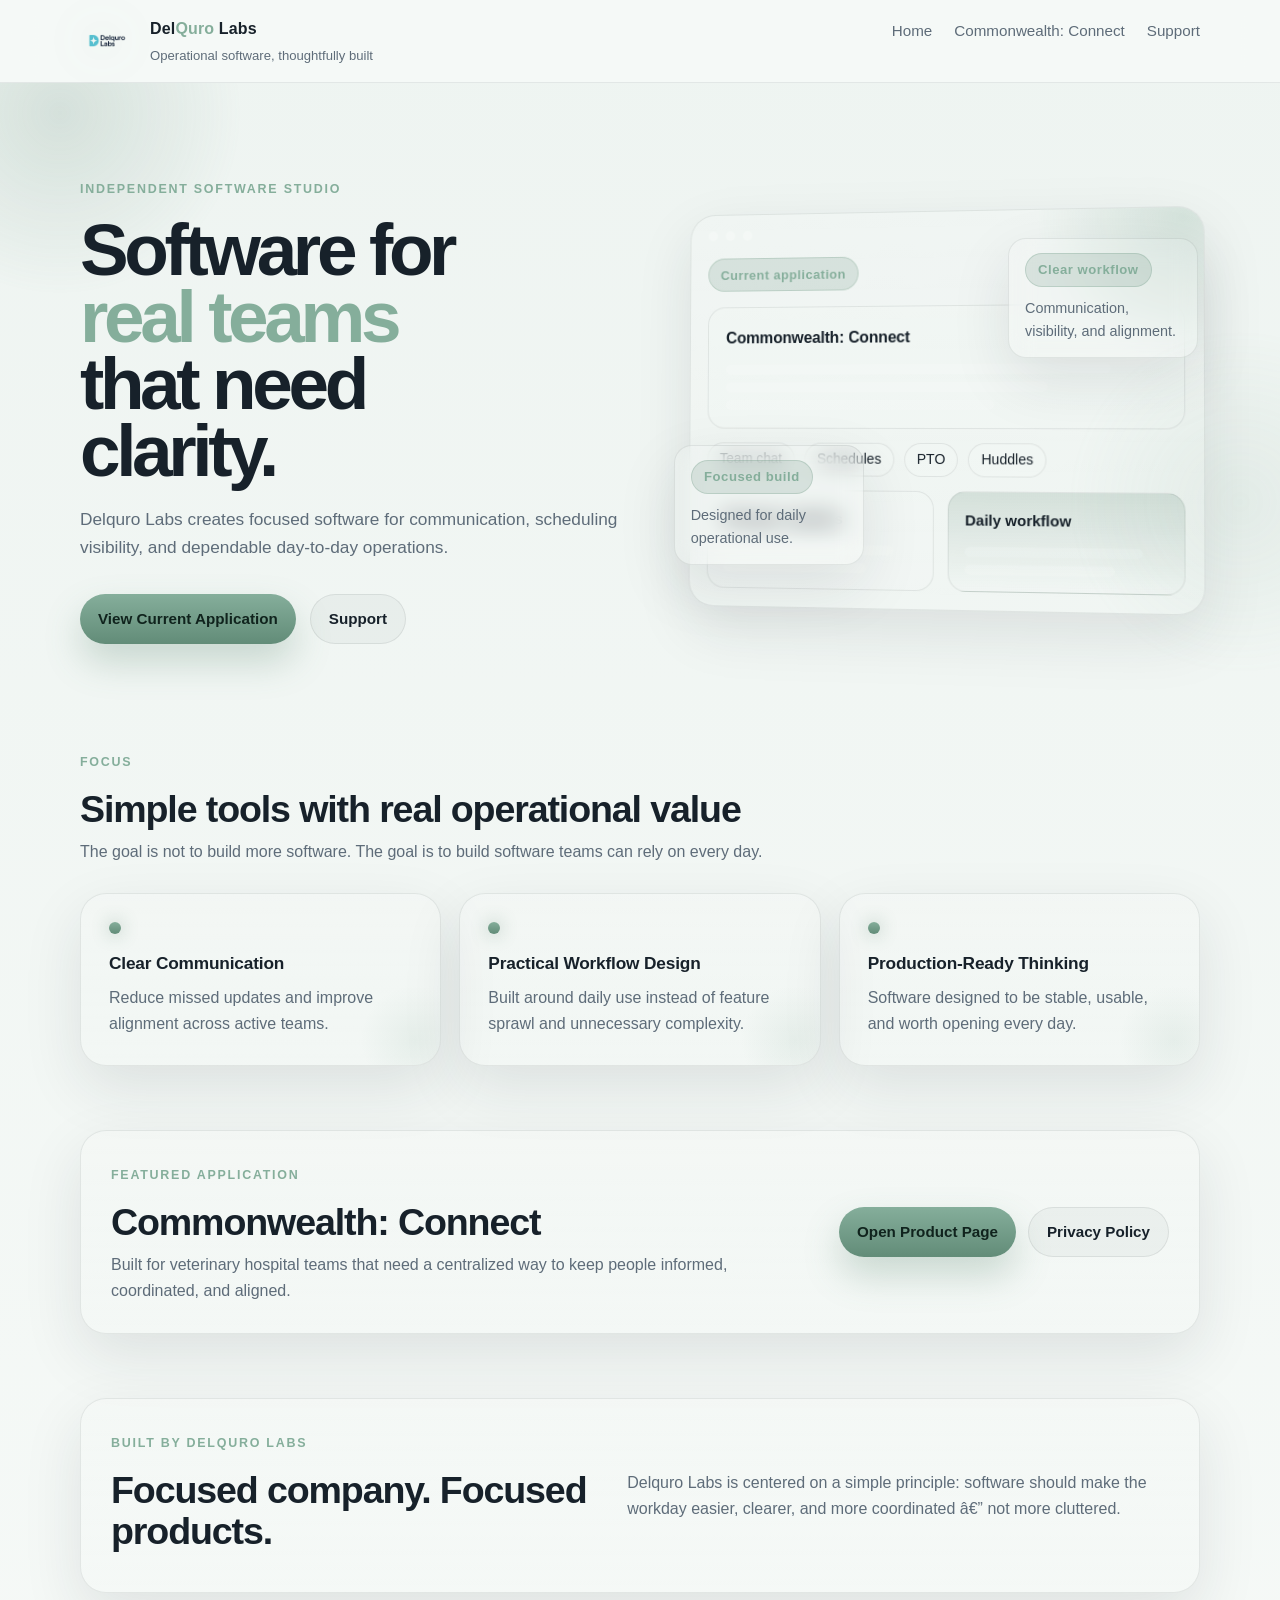
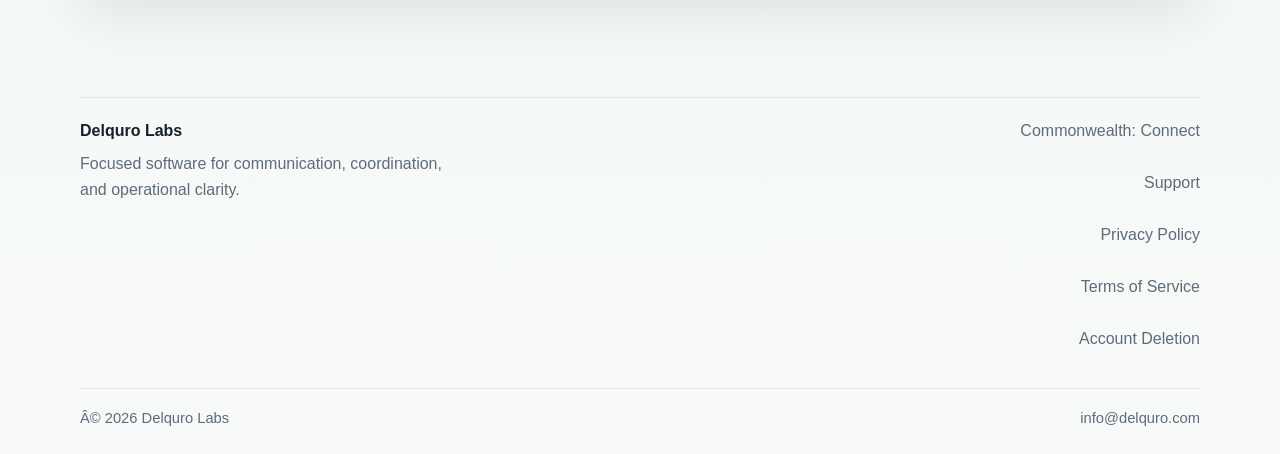
==== commit 4352ece6: "Add policy pack pages" ====
--- a/index.html
+++ b/index.html
@@ -84,6 +84,7 @@
       <a href="support.html">Support</a>
       <a href="privacy.html">Privacy Policy</a>
       <a href="terms.html">Terms of Service</a>
+          <a href="account-deletion.html">Account Deletion</a>
     </div>
   </div>
   <div class="wrap footer-bottom">
@@ -94,3 +95,4 @@
   </div>
 </body>
 </html>
+
--- a/style.css
+++ b/style.css
@@ -1,4 +1,5 @@
-﻿:root {
+﻿@import url("./responsive-base.css");
+:root {
   color-scheme: dark light;
   --bg: #12161d;
   --bg-2: #171b22;
@@ -194,3 +195,33 @@
   .shell-body { padding: 14px; }
   .brand-logo { width: 52px; height: 52px; }
 }
+
+
+/* Policy Pack */
+.policy-page {
+  position: relative;
+}
+
+.policy-page .policy-meta {
+  margin: -2px 0 18px;
+  color: var(--muted);
+  font-size: 0.95rem;
+}
+
+.policy-page a {
+  color: var(--accent-bright);
+  font-weight: 700;
+}
+
+.policy-page h2 {
+  margin-top: 30px;
+}
+
+.policy-page ul {
+  margin: 12px 0 0;
+  padding-left: 22px;
+}
+
+.policy-page li + li {
+  margin-top: 8px;
+}
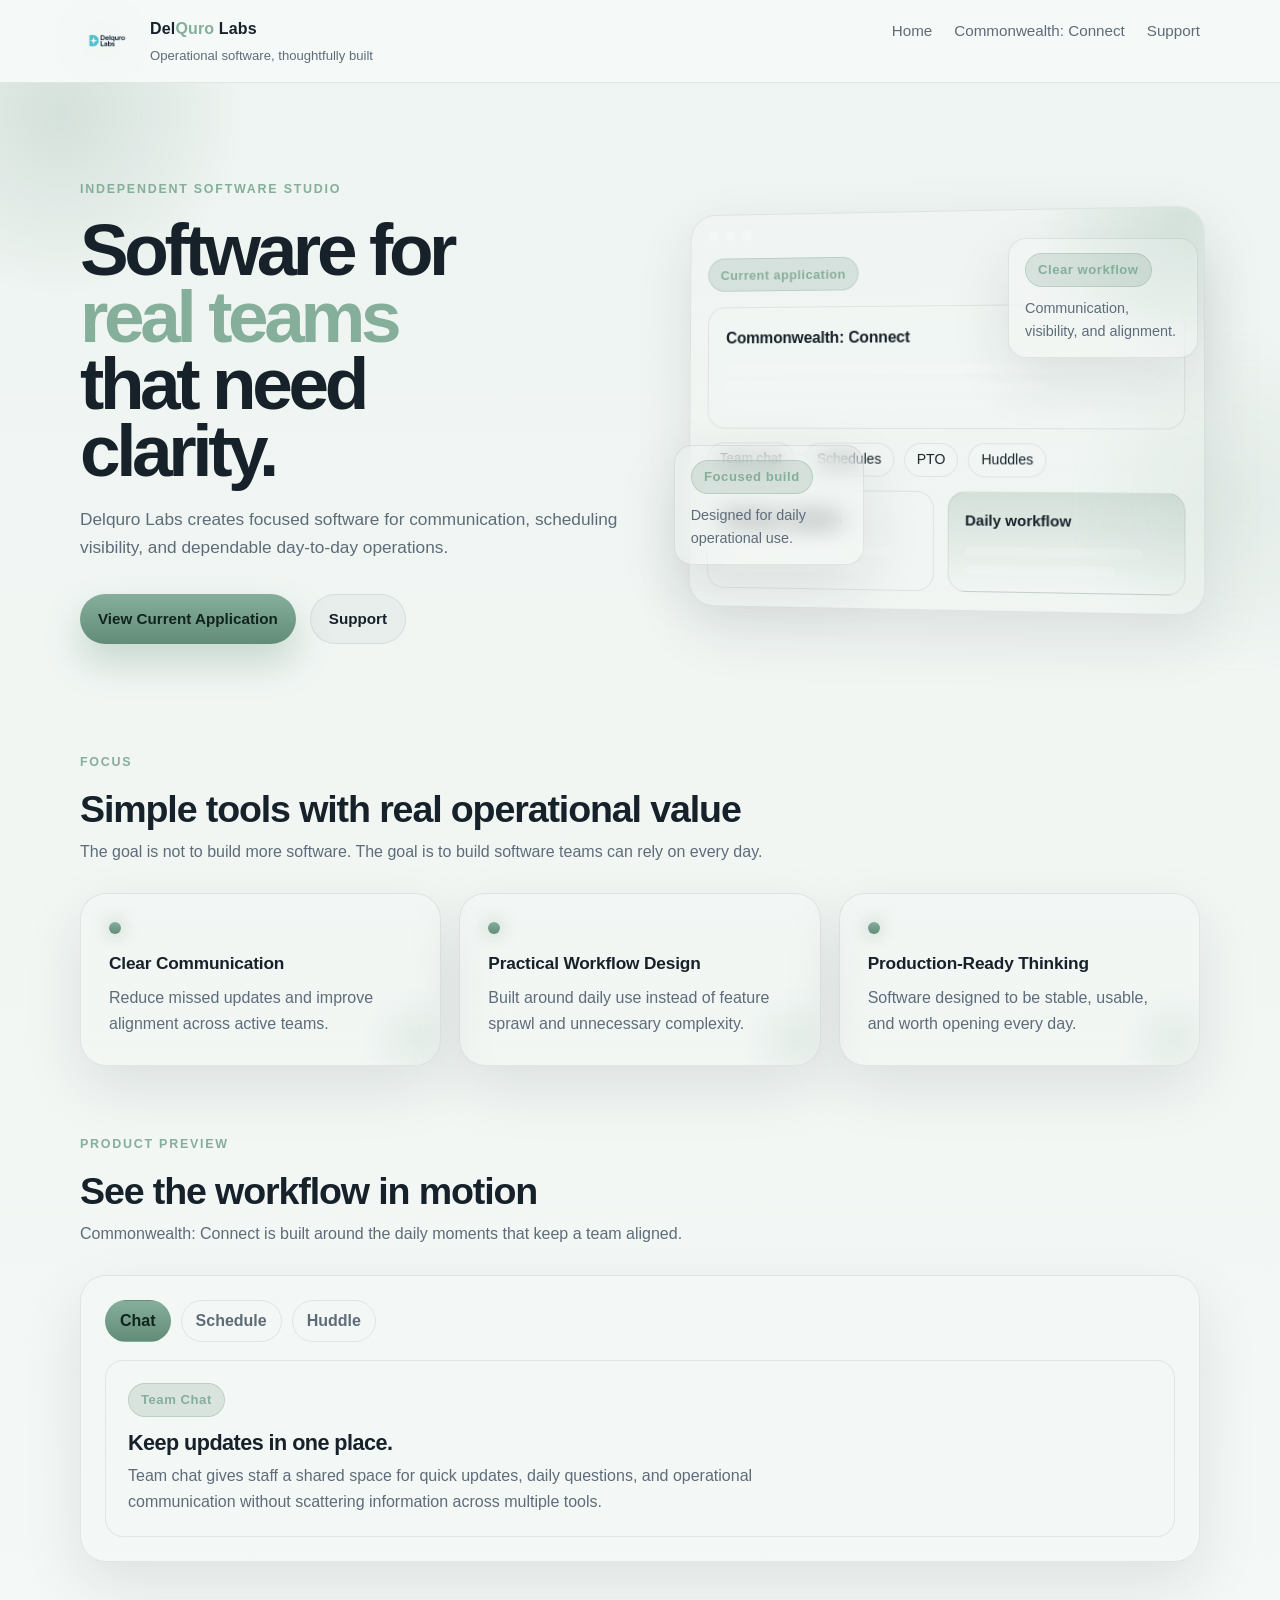
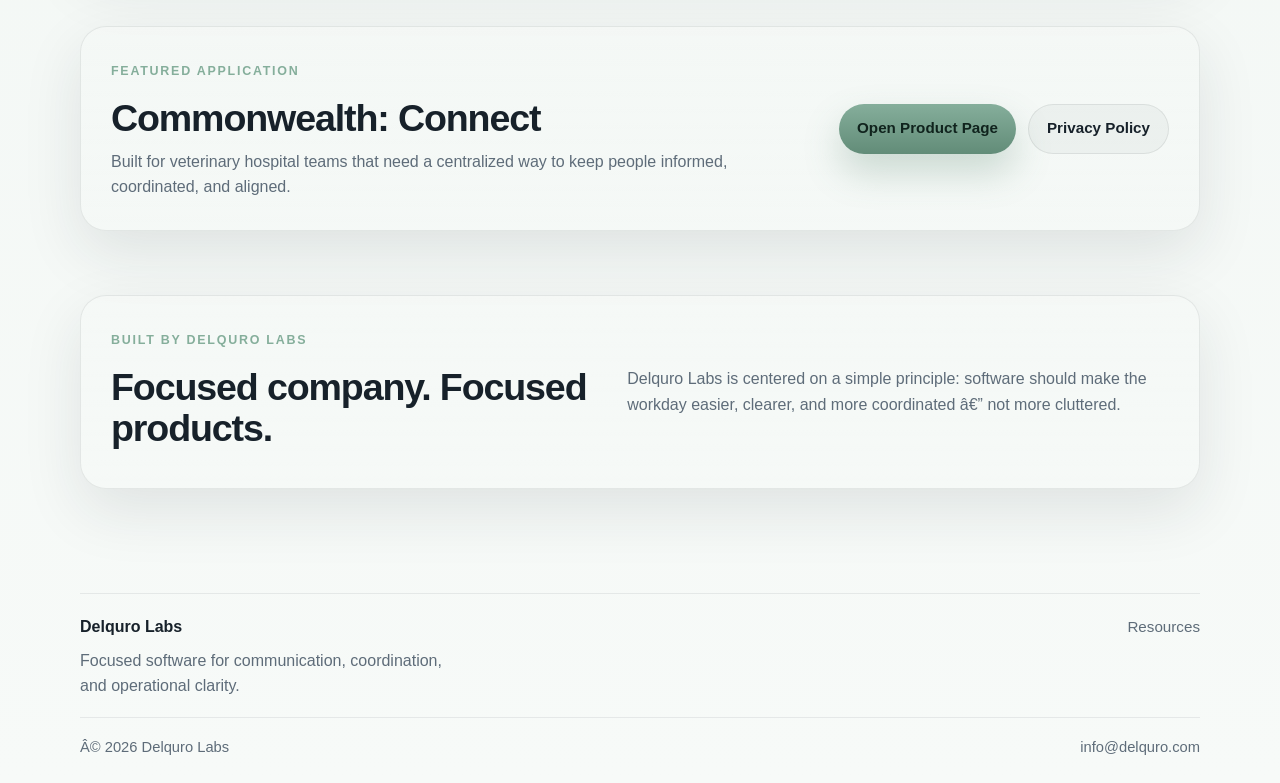
==== commit 340ec15e: "Add resources status and homepage preview updates" ====
--- a/index.html
+++ b/index.html
@@ -70,7 +70,68 @@
           </div>
         </div>
       </section>
-      <section class="section section-tight"><div class="wrap"><div class="feature-band"><div class="feature-copy"><span class="eyebrow">Featured application</span><h2>Commonwealth: Connect</h2><p>Built for veterinary hospital teams that need a centralized way to keep people informed, coordinated, and aligned.</p></div><div class="feature-actions"><a href="commonwealth-connect.html" class="btn btn-primary">Open Product Page</a><a href="privacy.html" class="btn btn-secondary">Privacy Policy</a></div></div></div></section>
+      
+      <section class="section product-preview-section" id="workflow-preview">
+        <div class="wrap">
+          <div class="section-head">
+            <span class="eyebrow">Product Preview</span>
+            <h2>See the workflow in motion</h2>
+            <p>Commonwealth: Connect is built around the daily moments that keep a team aligned.</p>
+          </div>
+
+          <div class="preview-panel">
+            <div class="preview-tabs" role="tablist" aria-label="Commonwealth Connect workflow preview">
+              <button class="preview-tab is-active" type="button" data-preview-tab="chat" aria-selected="true">Chat</button>
+              <button class="preview-tab" type="button" data-preview-tab="schedule" aria-selected="false">Schedule</button>
+              <button class="preview-tab" type="button" data-preview-tab="huddle" aria-selected="false">Huddle</button>
+            </div>
+
+            <div class="preview-content">
+              <article class="preview-card is-active" data-preview-card="chat">
+                <span class="chip">Team Chat</span>
+                <h3>Keep updates in one place.</h3>
+                <p>Team chat gives staff a shared space for quick updates, daily questions, and operational communication without scattering information across multiple tools.</p>
+              </article>
+
+              <article class="preview-card" data-preview-card="schedule">
+                <span class="chip">Schedule Visibility</span>
+                <h3>Make the day easier to see.</h3>
+                <p>Schedule visibility helps the team quickly reference posted schedules, understand coverage, and stay aligned around the workday.</p>
+              </article>
+
+              <article class="preview-card" data-preview-card="huddle">
+                <span class="chip">Manager Huddles</span>
+                <h3>Make important updates easy to find.</h3>
+                <p>Manager-posted huddles give leadership a simple place to share focused updates, reminders, and operational notes the team can return to.</p>
+              </article>
+            </div>
+          </div>
+        </div>
+      </section>
+
+      <script>
+        (function () {
+          var tabs = document.querySelectorAll("[data-preview-tab]");
+          var cards = document.querySelectorAll("[data-preview-card]");
+
+          tabs.forEach(function (tab) {
+            tab.addEventListener("click", function () {
+              var target = tab.getAttribute("data-preview-tab");
+
+              tabs.forEach(function (item) {
+                var isActive = item === tab;
+                item.classList.toggle("is-active", isActive);
+                item.setAttribute("aria-selected", isActive ? "true" : "false");
+              });
+
+              cards.forEach(function (card) {
+                card.classList.toggle("is-active", card.getAttribute("data-preview-card") === target);
+              });
+            });
+          });
+        })();
+      </script>
+<section class="section section-tight"><div class="wrap"><div class="feature-band"><div class="feature-copy"><span class="eyebrow">Featured application</span><h2>Commonwealth: Connect</h2><p>Built for veterinary hospital teams that need a centralized way to keep people informed, coordinated, and aligned.</p></div><div class="feature-actions"><a href="commonwealth-connect.html" class="btn btn-primary">Open Product Page</a><a href="privacy.html" class="btn btn-secondary">Privacy Policy</a></div></div></div></section>
       <section class="section section-tight"><div class="wrap"><div class="split-panel"><div><span class="eyebrow">Built by Delquro Labs</span><h2>Focused company. Focused products.</h2></div><p>Delquro Labs is centered on a simple principle: software should make the workday easier, clearer, and more coordinated â€” not more cluttered.</p></div></div></section>
     </main>
     <footer class="footer">
@@ -79,13 +140,9 @@
       <div class="footer-brand">Delquro Labs</div>
       <p class="footer-copy">Focused software for communication, coordination, and operational clarity.</p>
     </div>
-    <div class="footer-links">
-      <a href="commonwealth-connect.html">Commonwealth: Connect</a>
-      <a href="support.html">Support</a>
-      <a href="privacy.html">Privacy Policy</a>
-      <a href="terms.html">Terms of Service</a>
-          <a href="account-deletion.html">Account Deletion</a>
-    </div>
+    <div class="footer-links footer-links-minimal">
+          <a href="resources.html">Resources</a>
+        </div>
   </div>
   <div class="wrap footer-bottom">
     <span>Â© 2026 Delquro Labs</span>
@@ -96,3 +153,6 @@
 </body>
 </html>
 
+
+
+
--- a/style.css
+++ b/style.css
@@ -225,3 +225,286 @@
 .policy-page li + li {
   margin-top: 8px;
 }
+
+/* Paragraph Policy Pages
+   Legal-document paragraph style. Boring, dense, and system dark/light compatible.
+*/
+body.plain-policy-page {
+  background: var(--bg) !important;
+  color: var(--text) !important;
+}
+
+body.plain-policy-page .topbar {
+  position: static !important;
+  background: var(--bg) !important;
+  border-bottom: none !important;
+  backdrop-filter: none !important;
+}
+
+body.plain-policy-page .brand-logo {
+  filter: none !important;
+  box-shadow: none !important;
+}
+
+body.plain-policy-page .content-panel.policy-page {
+  max-width: 920px !important;
+  margin: 24px auto !important;
+  padding: 18px 22px !important;
+  background: transparent !important;
+  border: none !important;
+  border-radius: 0 !important;
+  box-shadow: none !important;
+}
+
+body.plain-policy-page .content-panel.policy-page::before,
+body.plain-policy-page .content-panel.policy-page::after,
+body.plain-policy-page .eyebrow {
+  display: none !important;
+}
+
+body.plain-policy-page .policy-page h1 {
+  margin: 0 0 8px !important;
+  color: var(--text) !important;
+  font-size: 1.55rem !important;
+  line-height: 1.2 !important;
+  letter-spacing: 0 !important;
+  font-weight: 700 !important;
+}
+
+body.plain-policy-page .policy-page h2 {
+  margin: 20px 0 6px !important;
+  padding: 0 !important;
+  border: none !important;
+  color: var(--text) !important;
+  font-size: 1rem !important;
+  line-height: 1.25 !important;
+  letter-spacing: 0 !important;
+  font-weight: 700 !important;
+}
+
+body.plain-policy-page .policy-page p,
+body.plain-policy-page .policy-page .policy-meta {
+  margin: 0 0 10px !important;
+  color: var(--muted) !important;
+  font-size: 0.9rem !important;
+  line-height: 1.45 !important;
+  text-indent: 1.25rem !important;
+}
+
+body.plain-policy-page .policy-page .policy-meta,
+body.plain-policy-page .policy-page h1 + p,
+body.plain-policy-page .policy-page h1 + .policy-meta + p {
+  text-indent: 0 !important;
+}
+
+body.plain-policy-page .policy-page ul {
+  list-style: none !important;
+  margin: 0 0 10px !important;
+  padding: 0 !important;
+}
+
+body.plain-policy-page .policy-page li {
+  display: inline !important;
+  margin: 0 !important;
+  padding: 0 !important;
+  color: var(--muted) !important;
+  font-size: 0.9rem !important;
+  line-height: 1.45 !important;
+}
+
+body.plain-policy-page .policy-page li::before,
+body.plain-policy-page .policy-page li::marker {
+  content: "" !important;
+  display: none !important;
+}
+
+body.plain-policy-page .footer {
+  padding-top: 16px !important;
+  background: transparent !important;
+}
+
+body.plain-policy-page .footer-inner,
+body.plain-policy-page .footer-bottom {
+  border-color: transparent !important;
+}
+
+@media (max-width: 760px) {
+  body.plain-policy-page .content-panel.policy-page {
+    margin: 16px auto !important;
+    padding: 16px !important;
+  }
+}
+
+/* Footer Disclosure */
+.footer-disclosure {
+  margin-left: auto;
+  color: var(--muted);
+  text-align: right;
+}
+
+.footer-disclosure summary {
+  cursor: pointer;
+  list-style: none;
+  color: var(--muted);
+  font-weight: 700;
+}
+
+.footer-disclosure summary::-webkit-details-marker {
+  display: none;
+}
+
+.footer-disclosure summary::after {
+  content: " ▾";
+  color: var(--accent-bright);
+}
+
+.footer-disclosure[open] summary::after {
+  content: " ▴";
+}
+
+.footer-disclosure .footer-links {
+  margin-top: 12px;
+}
+
+@media (max-width: 980px) {
+  .footer-disclosure {
+    margin-left: 0;
+    text-align: left;
+  }
+}
+
+/* Slim Footer Disclosure Links */
+.footer-disclosure .footer-links {
+  margin-top: 8px !important;
+  gap: 3px !important;
+}
+
+.footer-disclosure .footer-links a {
+  font-size: 0.86rem !important;
+  line-height: 1.25 !important;
+  color: var(--muted) !important;
+  opacity: 0.9;
+}
+
+.footer-disclosure .footer-links a:hover {
+  color: var(--text) !important;
+  opacity: 1;
+}
+
+.footer-disclosure summary {
+  font-size: 0.92rem !important;
+  line-height: 1.25 !important;
+}
+
+/* Minimal Footer Resources Link */
+.footer-links-minimal {
+  display: block !important;
+  text-align: right;
+}
+
+.footer-links-minimal a {
+  color: var(--muted);
+  font-size: 0.95rem;
+}
+
+.footer-links-minimal a:hover {
+  color: var(--text);
+}
+
+.resources-page a {
+  color: var(--text) !important;
+  font-weight: 700;
+}
+
+@media (max-width: 980px) {
+  .footer-links-minimal {
+    text-align: left;
+  }
+}
+
+/* Status Countdown */
+.status-countdown {
+  font-weight: 700 !important;
+  color: var(--text) !important;
+  text-indent: 0 !important;
+}
+
+/* Interactive Product Preview */
+.product-preview-section {
+  padding-top: 18px;
+}
+
+.preview-panel {
+  padding: 24px;
+  border: 1px solid var(--border);
+  border-radius: var(--radius);
+  background: linear-gradient(180deg, var(--card-gradient-top), var(--card-gradient-bottom));
+  box-shadow: var(--shadow);
+}
+
+.preview-tabs {
+  display: flex;
+  gap: 10px;
+  flex-wrap: wrap;
+  margin-bottom: 18px;
+}
+
+.preview-tab {
+  min-height: 42px;
+  padding: 0 14px;
+  border-radius: 999px;
+  border: 1px solid var(--border);
+  background: var(--button-secondary-bg);
+  color: var(--muted);
+  font: inherit;
+  font-weight: 700;
+  cursor: pointer;
+}
+
+.preview-tab.is-active {
+  color: #10231d;
+  border-color: transparent;
+  background: linear-gradient(180deg, var(--accent-bright), var(--accent));
+}
+
+.preview-content {
+  position: relative;
+}
+
+.preview-card {
+  display: none;
+  padding: 22px;
+  border-radius: var(--radius-sm);
+  border: 1px solid var(--border);
+  background: rgba(255, 255, 255, 0.045);
+}
+
+.preview-card.is-active {
+  display: block;
+}
+
+.preview-card h3 {
+  margin: 14px 0 8px;
+  font-size: 1.35rem;
+  line-height: 1.12;
+  letter-spacing: -0.025em;
+}
+
+.preview-card p {
+  max-width: 720px;
+  color: var(--muted);
+}
+
+@media (max-width: 720px) {
+  .preview-panel {
+    padding: 18px;
+  }
+
+  .preview-tab {
+    flex: 1 1 100%;
+  }
+
+  .preview-card {
+    padding: 18px;
+  }
+}
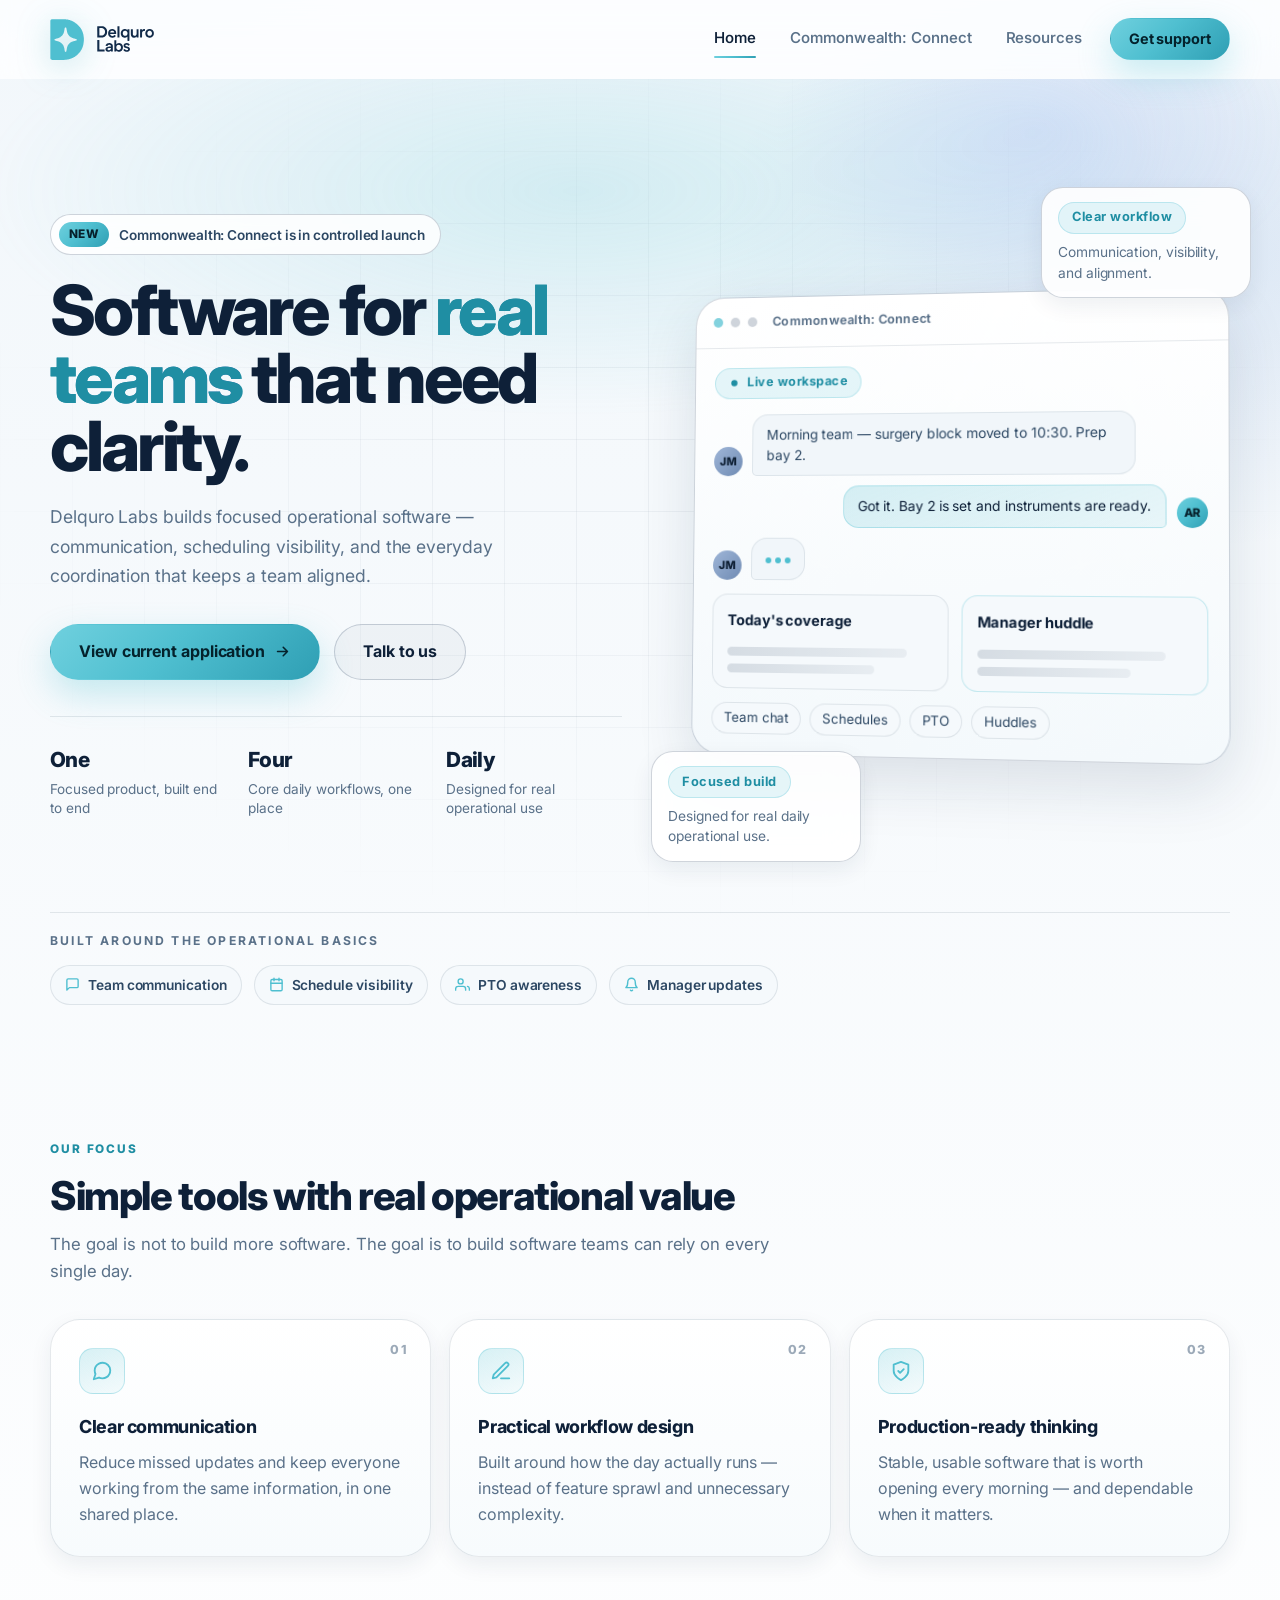
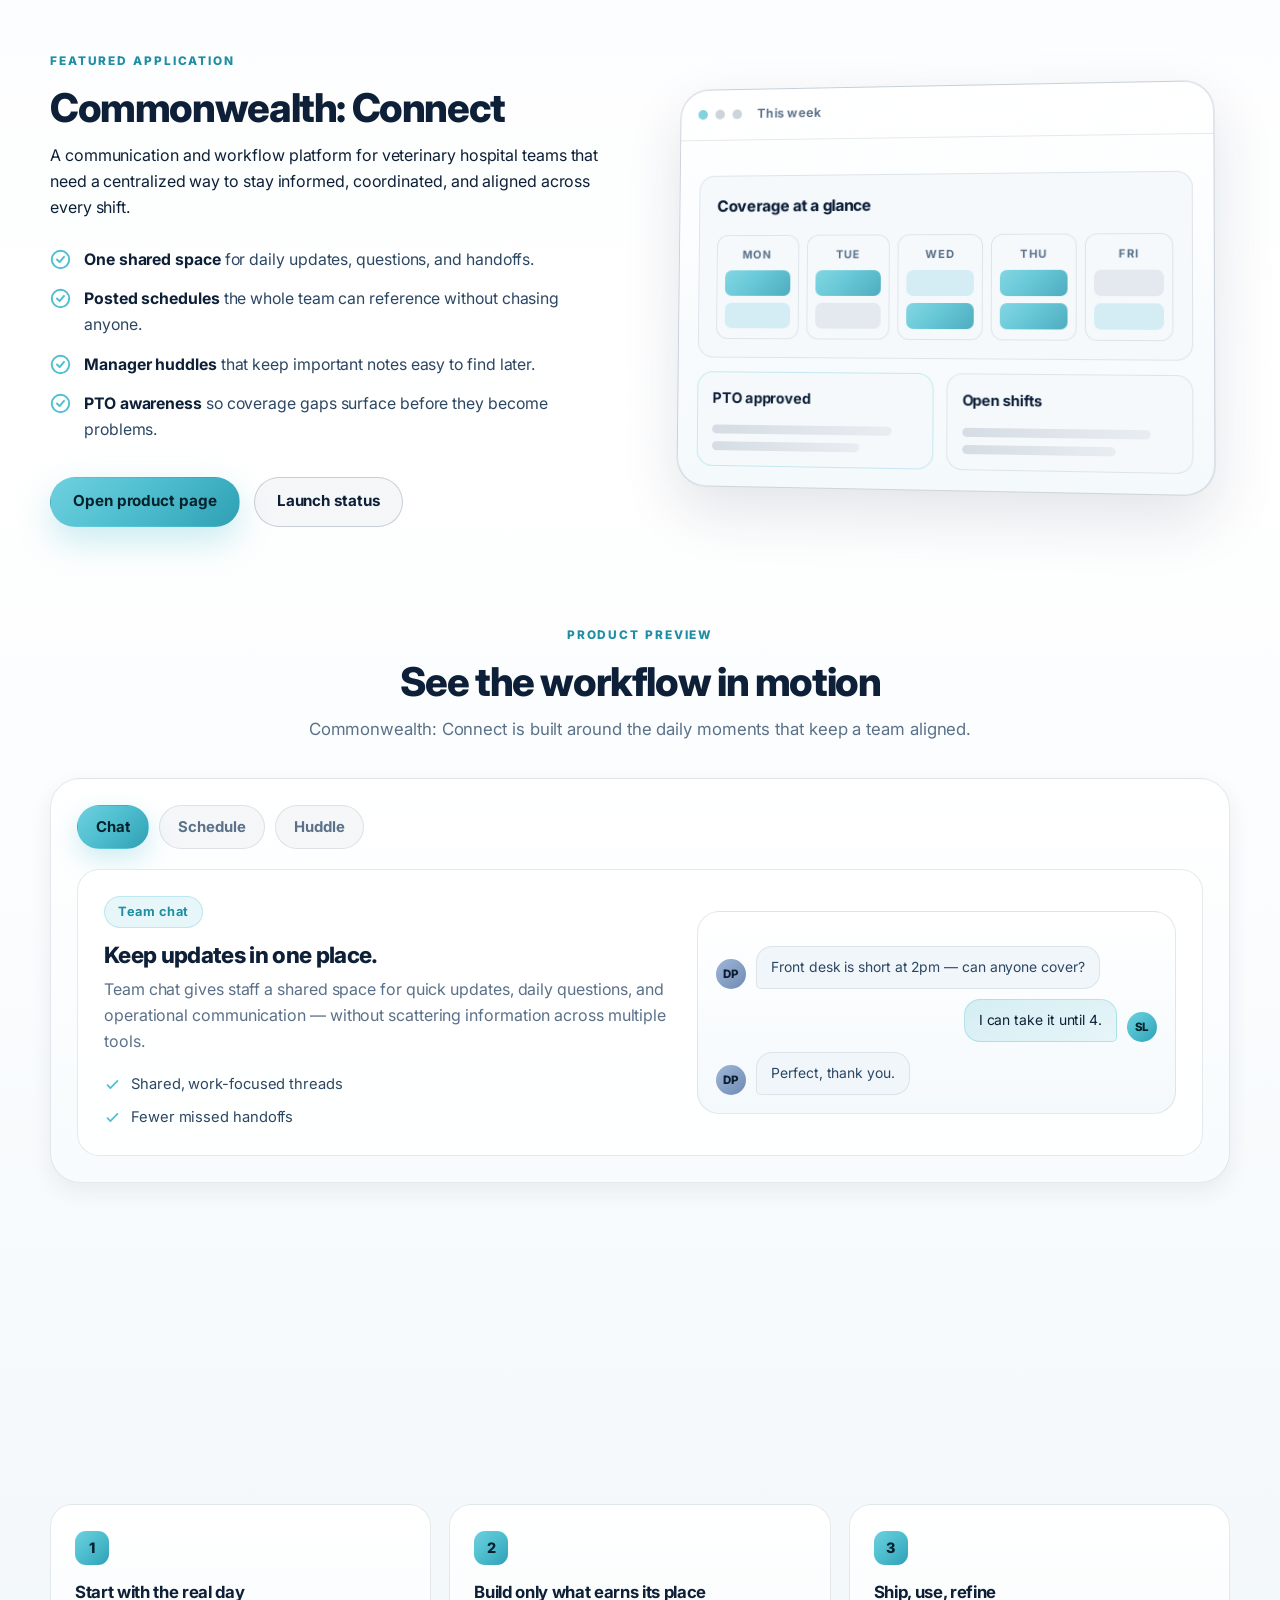
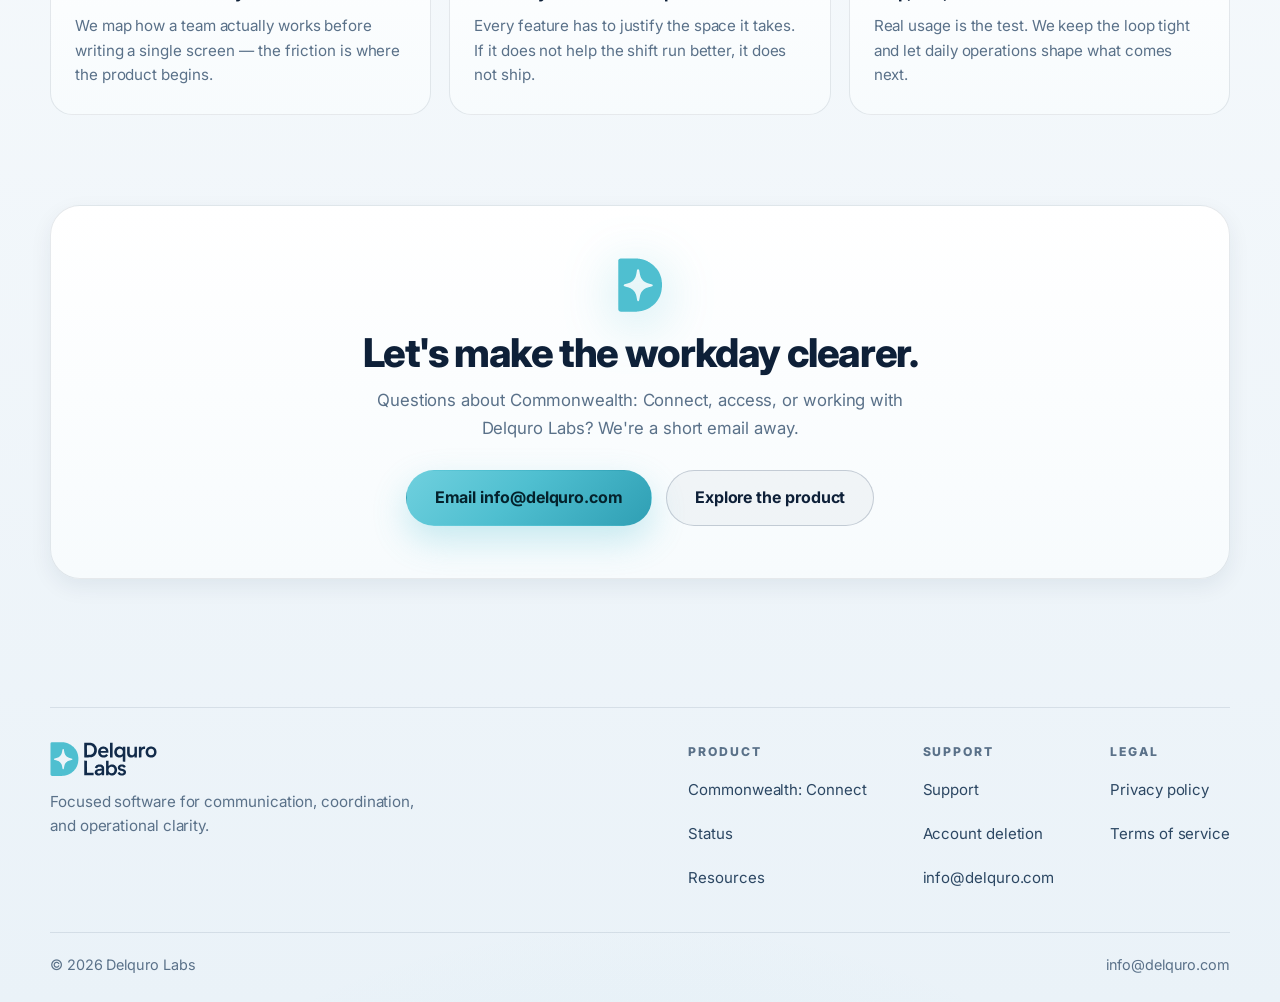
==== commit 4384ca97: "Redesign landing page and roll out brand asset suite - Rebuild the homepage: new hero with product m" ====
--- a/index.html
+++ b/index.html
@@ -1,158 +1,434 @@
-﻿<!DOCTYPE html>
+<!DOCTYPE html>
 <html lang="en">
 <head>
   <meta charset="UTF-8" />
   <meta name="viewport" content="width=device-width, initial-scale=1.0" />
-  <title>Delquro Labs</title>
-  <meta name="description" content="Focused software for communication, coordination, and operational clarity." />
+  <title>Delquro Labs — Software for real teams that need clarity</title>
+  <meta name="description" content="Delquro Labs builds focused operational software for communication, scheduling visibility, and dependable day-to-day coordination." />
+  <meta name="theme-color" content="#0a1420" />
+  <link rel="canonical" href="https://www.delquro.com/" />
+
+  <link rel="icon" href="favicon.ico" sizes="any" />
+  <link rel="icon" type="image/svg+xml" href="assets/app-icon.svg" />
+  <link rel="apple-touch-icon" href="assets/apple-touch-icon.png" />
+  <link rel="manifest" href="site.webmanifest" />
+
+  <meta property="og:type" content="website" />
+  <meta property="og:site_name" content="Delquro Labs" />
+  <meta property="og:title" content="Delquro Labs — Software for real teams that need clarity" />
+  <meta property="og:description" content="Focused operational software for communication, scheduling visibility, and dependable day-to-day coordination." />
+  <meta property="og:url" content="https://www.delquro.com/" />
+  <meta property="og:image" content="https://www.delquro.com/assets/og-image.png" />
+  <meta name="twitter:card" content="summary_large_image" />
+  <meta name="twitter:title" content="Delquro Labs — Software for real teams that need clarity" />
+  <meta name="twitter:description" content="Focused operational software for communication, scheduling visibility, and dependable day-to-day coordination." />
+  <meta name="twitter:image" content="https://www.delquro.com/assets/og-image.png" />
+
+  <link rel="preconnect" href="https://fonts.googleapis.com" />
+  <link rel="preconnect" href="https://fonts.gstatic.com" crossorigin />
+  <link href="https://fonts.googleapis.com/css2?family=Inter:wght@400;500;600;700;800&display=swap" rel="stylesheet" />
   <link rel="stylesheet" href="style.css" />
 </head>
 <body>
+  <a class="skip-link" href="#main">Skip to content</a>
+
   <div class="site-shell">
-    <header class="topbar">
-  <div class="wrap topbar-inner">
-    <a href="index.html" class="brand-lockup" aria-label="Delquro Labs home">
-      <img src="logo.png" alt="Delquro Labs logo" class="brand-logo" />
-      <div class="brand-text">
-        <span class="brand-name">Del<span>Quro</span> Labs</span>
-        <span class="brand-subtitle">Operational software, thoughtfully built</span>
+    <header class="topbar" data-topbar>
+      <div class="wrap topbar-inner">
+        <a href="index.html" class="brand-lockup" aria-label="Delquro Labs home">
+          <img src="assets/logo-mark.svg" alt="" class="brand-mark" width="34" height="41" />
+          <span class="brand-text">
+            <picture>
+              <source srcset="assets/wordmark-light.svg" media="(prefers-color-scheme: dark)" />
+              <img src="assets/wordmark.svg" alt="Delquro Labs" class="brand-wordmark" width="57" height="26" />
+            </picture>
+          </span>
+        </a>
+
+        <nav class="nav" aria-label="Primary navigation">
+          <a href="index.html" class="is-current">Home</a>
+          <a href="commonwealth-connect.html">Commonwealth: Connect</a>
+          <a href="resources.html">Resources</a>
+          <a href="support.html" class="btn btn-primary">Get support</a>
+        </nav>
       </div>
-    </a>
-    <nav class="nav" aria-label="Primary navigation">
-      <a href="index.html">Home</a>
-      <a href="commonwealth-connect.html">Commonwealth: Connect</a>
-      <a href="support.html">Support</a>
-    </nav>
-  </div>
-</header>
-    <main>
+    </header>
+
+    <main id="main">
+      <!-- ============================ HERO ============================ -->
       <section class="hero hero-home">
+        <div class="hero-grid-lines" aria-hidden="true"></div>
         <div class="wrap hero-grid">
           <div class="hero-copy">
-            <span class="eyebrow">Independent software studio</span>
-            <h1>Software for <span>real teams</span><br />that need clarity.</h1>
-            <p class="hero-text">Delquro Labs creates focused software for communication, scheduling visibility, and dependable day-to-day operations.</p>
+            <span class="badge"><strong>New</strong> Commonwealth: Connect is in controlled launch</span>
+            <h1>Software for <span class="gradient-text">real teams</span> that need clarity.</h1>
+            <p class="hero-text">
+              Delquro Labs builds focused operational software — communication, scheduling
+              visibility, and the everyday coordination that keeps a team aligned.
+            </p>
+
             <div class="hero-actions">
-              <a href="commonwealth-connect.html" class="btn btn-primary">View Current Application</a>
-              <a href="support.html" class="btn btn-secondary">Support</a>
-            </div>
-          </div>
-          <div class="hero-visual" aria-hidden="true">
+              <a href="commonwealth-connect.html" class="btn btn-primary btn-lg">
+                View current application
+                <svg viewBox="0 0 24 24" fill="none" stroke="currentColor" stroke-width="2.2" stroke-linecap="round" stroke-linejoin="round" aria-hidden="true"><path d="M5 12h14M13 6l6 6-6 6"/></svg>
+              </a>
+              <a href="support.html" class="btn btn-secondary btn-lg">Talk to us</a>
+            </div>
+
+            <dl class="hero-meta">
+              <div>
+                <dt>One</dt>
+                <dd>Focused product, built end to end</dd>
+              </div>
+              <div>
+                <dt>Four</dt>
+                <dd>Core daily workflows, one place</dd>
+              </div>
+              <div>
+                <dt>Daily</dt>
+                <dd>Designed for real operational use</dd>
+              </div>
+            </dl>
+          </div>
+
+          <div class="hero-visual">
             <div class="product-stage">
               <div class="product-shell">
-                <div class="shell-topbar"><span class="shell-dot"></span><span class="shell-dot"></span><span class="shell-dot"></span></div>
+                <div class="shell-topbar">
+                  <span class="shell-dot"></span><span class="shell-dot"></span><span class="shell-dot"></span>
+                  <span class="shell-title">Commonwealth: Connect</span>
+                </div>
                 <div class="shell-body">
-                  <div class="shell-chip">Current application</div>
-                  <div class="workflow-card">
-                    <div class="workflow-title">Commonwealth: Connect</div>
-                    <div class="line-stack"><span></span><span></span><span></span></div>
-                  </div>
+                  <span class="shell-chip">
+                    <svg viewBox="0 0 24 24" width="13" height="13" fill="currentColor" aria-hidden="true"><circle cx="12" cy="12" r="6"/></svg>
+                    Live workspace
+                  </span>
+
+                  <div class="chat-thread">
+                    <div class="chat-row">
+                      <span class="chat-avatar alt">JM</span>
+                      <span class="chat-bubble">Morning team — surgery block moved to 10:30. Prep bay 2.</span>
+                    </div>
+                    <div class="chat-row is-me">
+                      <span class="chat-avatar">AR</span>
+                      <span class="chat-bubble">Got it. Bay 2 is set and instruments are ready.</span>
+                    </div>
+                    <div class="chat-row">
+                      <span class="chat-avatar alt">JM</span>
+                      <span class="chat-bubble"><span class="chat-typing"><i></i><i></i><i></i></span></span>
+                    </div>
+                  </div>
+
+                  <div class="mini-grid">
+                    <div class="mini-card">
+                      <div class="mini-title">Today's coverage</div>
+                      <div class="line-stack"><span></span><span></span></div>
+                    </div>
+                    <div class="mini-card mini-card-accent">
+                      <div class="mini-title">Manager huddle</div>
+                      <div class="line-stack"><span></span><span></span></div>
+                    </div>
+                  </div>
+
                   <div class="pill-row"><span>Team chat</span><span>Schedules</span><span>PTO</span><span>Huddles</span></div>
-                  <div class="mini-grid">
-                    <div class="mini-card"><div class="mini-title">Manager updates</div><div class="line-stack"><span></span><span></span></div></div>
-                    <div class="mini-card mini-card-accent"><div class="mini-title">Daily workflow</div><div class="line-stack"><span></span><span></span></div></div>
-                  </div>
-                </div>
-              </div>
-              <div class="float-note note-left"><span class="chip">Focused build</span><p>Designed for daily operational use.</p></div>
-              <div class="float-note note-right"><span class="chip">Clear workflow</span><p>Communication, visibility, and alignment.</p></div>
-            </div>
-          </div>
-        </div>
-      </section>
+                </div>
+              </div>
+
+              <div class="float-note note-left">
+                <span class="chip">Focused build</span>
+                <p>Designed for real daily operational use.</p>
+              </div>
+              <div class="float-note note-right">
+                <span class="chip">Clear workflow</span>
+                <p>Communication, visibility, and alignment.</p>
+              </div>
+            </div>
+          </div>
+        </div>
+
+        <div class="wrap">
+          <div class="trust-strip">
+            <div class="trust-label">Built around the operational basics</div>
+            <div class="trust-items">
+              <span><svg viewBox="0 0 24 24" fill="none" stroke="currentColor" stroke-width="2.2" stroke-linecap="round" stroke-linejoin="round" aria-hidden="true"><path d="M21 15a2 2 0 0 1-2 2H7l-4 4V5a2 2 0 0 1 2-2h14a2 2 0 0 1 2 2z"/></svg> Team communication</span>
+              <span><svg viewBox="0 0 24 24" fill="none" stroke="currentColor" stroke-width="2.2" stroke-linecap="round" stroke-linejoin="round" aria-hidden="true"><rect x="3" y="4" width="18" height="18" rx="2"/><path d="M16 2v4M8 2v4M3 10h18"/></svg> Schedule visibility</span>
+              <span><svg viewBox="0 0 24 24" fill="none" stroke="currentColor" stroke-width="2.2" stroke-linecap="round" stroke-linejoin="round" aria-hidden="true"><path d="M17 21v-2a4 4 0 0 0-4-4H5a4 4 0 0 0-4 4v2"/><circle cx="9" cy="7" r="4"/><path d="M23 21v-2a4 4 0 0 0-3-3.87"/></svg> PTO awareness</span>
+              <span><svg viewBox="0 0 24 24" fill="none" stroke="currentColor" stroke-width="2.2" stroke-linecap="round" stroke-linejoin="round" aria-hidden="true"><path d="M18 8A6 6 0 0 0 6 8c0 7-3 9-3 9h18s-3-2-3-9"/><path d="M13.7 21a2 2 0 0 1-3.4 0"/></svg> Manager updates</span>
+            </div>
+          </div>
+        </div>
+      </section>
+
+      <!-- ============================ FOCUS ============================ -->
       <section id="focus" class="section">
         <div class="wrap">
-          <div class="section-head"><span class="eyebrow">Focus</span><h2>Simple tools with real operational value</h2><p>The goal is not to build more software. The goal is to build software teams can rely on every day.</p></div>
+          <div class="section-head" data-reveal>
+            <span class="eyebrow">Our focus</span>
+            <h2>Simple tools with real operational value</h2>
+            <p>The goal is not to build more software. The goal is to build software teams can rely on every single day.</p>
+          </div>
+
           <div class="card-grid three-up">
-            <article class="card"><div class="icon-dot"></div><h3>Clear Communication</h3><p>Reduce missed updates and improve alignment across active teams.</p></article>
-            <article class="card"><div class="icon-dot"></div><h3>Practical Workflow Design</h3><p>Built around daily use instead of feature sprawl and unnecessary complexity.</p></article>
-            <article class="card"><div class="icon-dot"></div><h3>Production-Ready Thinking</h3><p>Software designed to be stable, usable, and worth opening every day.</p></article>
-          </div>
-        </div>
-      </section>
-      
+            <article class="card" data-reveal>
+              <span class="card-index">01</span>
+              <div class="card-icon">
+                <svg viewBox="0 0 24 24" fill="none" stroke="currentColor" stroke-width="2" stroke-linecap="round" stroke-linejoin="round" aria-hidden="true"><path d="M21 11.5a8.38 8.38 0 0 1-.9 3.8 8.5 8.5 0 0 1-7.6 4.7 8.38 8.38 0 0 1-3.8-.9L3 21l1.9-5.7a8.38 8.38 0 0 1-.9-3.8 8.5 8.5 0 0 1 4.7-7.6 8.38 8.38 0 0 1 3.8-.9h.5a8.48 8.48 0 0 1 8 8z"/></svg>
+              </div>
+              <h3>Clear communication</h3>
+              <p>Reduce missed updates and keep everyone working from the same information, in one shared place.</p>
+            </article>
+
+            <article class="card" data-reveal>
+              <span class="card-index">02</span>
+              <div class="card-icon">
+                <svg viewBox="0 0 24 24" fill="none" stroke="currentColor" stroke-width="2" stroke-linecap="round" stroke-linejoin="round" aria-hidden="true"><path d="M12 20h9"/><path d="M16.5 3.5a2.12 2.12 0 0 1 3 3L7 19l-4 1 1-4z"/></svg>
+              </div>
+              <h3>Practical workflow design</h3>
+              <p>Built around how the day actually runs — instead of feature sprawl and unnecessary complexity.</p>
+            </article>
+
+            <article class="card" data-reveal>
+              <span class="card-index">03</span>
+              <div class="card-icon">
+                <svg viewBox="0 0 24 24" fill="none" stroke="currentColor" stroke-width="2" stroke-linecap="round" stroke-linejoin="round" aria-hidden="true"><path d="M12 22s8-4 8-10V5l-8-3-8 3v7c0 6 8 10 8 10z"/><path d="m9 12 2 2 4-4"/></svg>
+              </div>
+              <h3>Production-ready thinking</h3>
+              <p>Stable, usable software that is worth opening every morning — and dependable when it matters.</p>
+            </article>
+          </div>
+        </div>
+      </section>
+
+      <!-- ============================ SHOWCASE ============================ -->
+      <section class="section section-tight">
+        <div class="wrap showcase">
+          <div data-reveal>
+            <span class="eyebrow">Featured application</span>
+            <h2>Commonwealth: Connect</h2>
+            <p>
+              A communication and workflow platform for veterinary hospital teams that need a
+              centralized way to stay informed, coordinated, and aligned across every shift.
+            </p>
+            <ul class="showcase-list">
+              <li>
+                <svg viewBox="0 0 24 24" fill="none" stroke="currentColor" stroke-width="2.2" stroke-linecap="round" stroke-linejoin="round" aria-hidden="true"><circle cx="12" cy="12" r="10"/><path d="m8 12 3 3 5-6"/></svg>
+                <span><strong>One shared space</strong> for daily updates, questions, and handoffs.</span>
+              </li>
+              <li>
+                <svg viewBox="0 0 24 24" fill="none" stroke="currentColor" stroke-width="2.2" stroke-linecap="round" stroke-linejoin="round" aria-hidden="true"><circle cx="12" cy="12" r="10"/><path d="m8 12 3 3 5-6"/></svg>
+                <span><strong>Posted schedules</strong> the whole team can reference without chasing anyone.</span>
+              </li>
+              <li>
+                <svg viewBox="0 0 24 24" fill="none" stroke="currentColor" stroke-width="2.2" stroke-linecap="round" stroke-linejoin="round" aria-hidden="true"><circle cx="12" cy="12" r="10"/><path d="m8 12 3 3 5-6"/></svg>
+                <span><strong>Manager huddles</strong> that keep important notes easy to find later.</span>
+              </li>
+              <li>
+                <svg viewBox="0 0 24 24" fill="none" stroke="currentColor" stroke-width="2.2" stroke-linecap="round" stroke-linejoin="round" aria-hidden="true"><circle cx="12" cy="12" r="10"/><path d="m8 12 3 3 5-6"/></svg>
+                <span><strong>PTO awareness</strong> so coverage gaps surface before they become problems.</span>
+              </li>
+            </ul>
+            <div class="hero-actions">
+              <a href="commonwealth-connect.html" class="btn btn-primary">Open product page</a>
+              <a href="status.html" class="btn btn-secondary">Launch status</a>
+            </div>
+          </div>
+
+          <div class="product-stage" data-reveal>
+            <div class="product-shell">
+              <div class="shell-topbar">
+                <span class="shell-dot"></span><span class="shell-dot"></span><span class="shell-dot"></span>
+                <span class="shell-title">This week</span>
+              </div>
+              <div class="shell-body">
+                <div class="workflow-card">
+                  <div class="workflow-title">Coverage at a glance</div>
+                  <div class="schedule-grid">
+                    <div class="schedule-col"><b>Mon</b><div class="schedule-slot is-filled"></div><div class="schedule-slot is-soft"></div></div>
+                    <div class="schedule-col"><b>Tue</b><div class="schedule-slot is-filled"></div><div class="schedule-slot"></div></div>
+                    <div class="schedule-col"><b>Wed</b><div class="schedule-slot is-soft"></div><div class="schedule-slot is-filled"></div></div>
+                    <div class="schedule-col"><b>Thu</b><div class="schedule-slot is-filled"></div><div class="schedule-slot is-filled"></div></div>
+                    <div class="schedule-col"><b>Fri</b><div class="schedule-slot"></div><div class="schedule-slot is-soft"></div></div>
+                  </div>
+                </div>
+                <div class="mini-grid">
+                  <div class="mini-card mini-card-accent">
+                    <div class="mini-title">PTO approved</div>
+                    <div class="line-stack"><span></span><span></span></div>
+                  </div>
+                  <div class="mini-card">
+                    <div class="mini-title">Open shifts</div>
+                    <div class="line-stack"><span></span><span></span></div>
+                  </div>
+                </div>
+              </div>
+            </div>
+          </div>
+        </div>
+      </section>
+
+      <!-- ============================ PREVIEW TABS ============================ -->
       <section class="section product-preview-section" id="workflow-preview">
         <div class="wrap">
-          <div class="section-head">
-            <span class="eyebrow">Product Preview</span>
+          <div class="section-head is-centered" data-reveal>
+            <span class="eyebrow">Product preview</span>
             <h2>See the workflow in motion</h2>
             <p>Commonwealth: Connect is built around the daily moments that keep a team aligned.</p>
           </div>
 
-          <div class="preview-panel">
+          <div class="preview-panel" data-reveal>
             <div class="preview-tabs" role="tablist" aria-label="Commonwealth Connect workflow preview">
-              <button class="preview-tab is-active" type="button" data-preview-tab="chat" aria-selected="true">Chat</button>
-              <button class="preview-tab" type="button" data-preview-tab="schedule" aria-selected="false">Schedule</button>
-              <button class="preview-tab" type="button" data-preview-tab="huddle" aria-selected="false">Huddle</button>
+              <button class="preview-tab is-active" type="button" role="tab" data-preview-tab="chat" aria-selected="true">Chat</button>
+              <button class="preview-tab" type="button" role="tab" data-preview-tab="schedule" aria-selected="false">Schedule</button>
+              <button class="preview-tab" type="button" role="tab" data-preview-tab="huddle" aria-selected="false">Huddle</button>
             </div>
 
             <div class="preview-content">
               <article class="preview-card is-active" data-preview-card="chat">
-                <span class="chip">Team Chat</span>
-                <h3>Keep updates in one place.</h3>
-                <p>Team chat gives staff a shared space for quick updates, daily questions, and operational communication without scattering information across multiple tools.</p>
+                <div>
+                  <span class="chip">Team chat</span>
+                  <h3>Keep updates in one place.</h3>
+                  <p>Team chat gives staff a shared space for quick updates, daily questions, and operational communication — without scattering information across multiple tools.</p>
+                  <ul class="preview-points">
+                    <li><svg viewBox="0 0 24 24" fill="none" stroke="currentColor" stroke-width="2.4" stroke-linecap="round" stroke-linejoin="round" aria-hidden="true"><path d="m5 13 4 4L19 7"/></svg> Shared, work-focused threads</li>
+                    <li><svg viewBox="0 0 24 24" fill="none" stroke="currentColor" stroke-width="2.4" stroke-linecap="round" stroke-linejoin="round" aria-hidden="true"><path d="m5 13 4 4L19 7"/></svg> Fewer missed handoffs</li>
+                  </ul>
+                </div>
+                <div class="preview-visual" aria-hidden="true">
+                  <div class="chat-thread">
+                    <div class="chat-row"><span class="chat-avatar alt">DP</span><span class="chat-bubble">Front desk is short at 2pm — can anyone cover?</span></div>
+                    <div class="chat-row is-me"><span class="chat-avatar">SL</span><span class="chat-bubble">I can take it until 4.</span></div>
+                    <div class="chat-row"><span class="chat-avatar alt">DP</span><span class="chat-bubble">Perfect, thank you.</span></div>
+                  </div>
+                </div>
               </article>
 
               <article class="preview-card" data-preview-card="schedule">
-                <span class="chip">Schedule Visibility</span>
-                <h3>Make the day easier to see.</h3>
-                <p>Schedule visibility helps the team quickly reference posted schedules, understand coverage, and stay aligned around the workday.</p>
+                <div>
+                  <span class="chip">Schedule visibility</span>
+                  <h3>Make the day easier to see.</h3>
+                  <p>Schedule visibility helps the team quickly reference posted schedules, understand coverage, and stay aligned around the workday.</p>
+                  <ul class="preview-points">
+                    <li><svg viewBox="0 0 24 24" fill="none" stroke="currentColor" stroke-width="2.4" stroke-linecap="round" stroke-linejoin="round" aria-hidden="true"><path d="m5 13 4 4L19 7"/></svg> Posted schedules, always current</li>
+                    <li><svg viewBox="0 0 24 24" fill="none" stroke="currentColor" stroke-width="2.4" stroke-linecap="round" stroke-linejoin="round" aria-hidden="true"><path d="m5 13 4 4L19 7"/></svg> Coverage gaps surface early</li>
+                  </ul>
+                </div>
+                <div class="preview-visual" aria-hidden="true">
+                  <div class="schedule-grid">
+                    <div class="schedule-col"><b>Mon</b><div class="schedule-slot is-filled"></div><div class="schedule-slot is-soft"></div></div>
+                    <div class="schedule-col"><b>Tue</b><div class="schedule-slot is-soft"></div><div class="schedule-slot is-filled"></div></div>
+                    <div class="schedule-col"><b>Wed</b><div class="schedule-slot is-filled"></div><div class="schedule-slot"></div></div>
+                    <div class="schedule-col"><b>Thu</b><div class="schedule-slot"></div><div class="schedule-slot is-filled"></div></div>
+                    <div class="schedule-col"><b>Fri</b><div class="schedule-slot is-filled"></div><div class="schedule-slot is-soft"></div></div>
+                  </div>
+                </div>
               </article>
 
               <article class="preview-card" data-preview-card="huddle">
-                <span class="chip">Manager Huddles</span>
-                <h3>Make important updates easy to find.</h3>
-                <p>Manager-posted huddles give leadership a simple place to share focused updates, reminders, and operational notes the team can return to.</p>
+                <div>
+                  <span class="chip">Manager huddles</span>
+                  <h3>Make important updates easy to find.</h3>
+                  <p>Manager-posted huddles give leadership a simple place to share focused updates, reminders, and operational notes the team can return to.</p>
+                  <ul class="preview-points">
+                    <li><svg viewBox="0 0 24 24" fill="none" stroke="currentColor" stroke-width="2.4" stroke-linecap="round" stroke-linejoin="round" aria-hidden="true"><path d="m5 13 4 4L19 7"/></svg> One place for leadership notes</li>
+                    <li><svg viewBox="0 0 24 24" fill="none" stroke="currentColor" stroke-width="2.4" stroke-linecap="round" stroke-linejoin="round" aria-hidden="true"><path d="m5 13 4 4L19 7"/></svg> Easy to revisit later</li>
+                  </ul>
+                </div>
+                <div class="preview-visual" aria-hidden="true">
+                  <div class="workflow-card" style="margin-top:0">
+                    <div class="workflow-title">Daily huddle — Tuesday</div>
+                    <div class="line-stack"><span></span><span></span><span></span></div>
+                  </div>
+                  <div class="pill-row"><span>Priorities</span><span>Reminders</span><span>Staffing</span></div>
+                </div>
               </article>
             </div>
           </div>
         </div>
       </section>
 
-      <script>
-        (function () {
-          var tabs = document.querySelectorAll("[data-preview-tab]");
-          var cards = document.querySelectorAll("[data-preview-card]");
-
-          tabs.forEach(function (tab) {
-            tab.addEventListener("click", function () {
-              var target = tab.getAttribute("data-preview-tab");
-
-              tabs.forEach(function (item) {
-                var isActive = item === tab;
-                item.classList.toggle("is-active", isActive);
-                item.setAttribute("aria-selected", isActive ? "true" : "false");
-              });
-
-              cards.forEach(function (card) {
-                card.classList.toggle("is-active", card.getAttribute("data-preview-card") === target);
-              });
-            });
-          });
-        })();
-      </script>
-<section class="section section-tight"><div class="wrap"><div class="feature-band"><div class="feature-copy"><span class="eyebrow">Featured application</span><h2>Commonwealth: Connect</h2><p>Built for veterinary hospital teams that need a centralized way to keep people informed, coordinated, and aligned.</p></div><div class="feature-actions"><a href="commonwealth-connect.html" class="btn btn-primary">Open Product Page</a><a href="privacy.html" class="btn btn-secondary">Privacy Policy</a></div></div></div></section>
-      <section class="section section-tight"><div class="wrap"><div class="split-panel"><div><span class="eyebrow">Built by Delquro Labs</span><h2>Focused company. Focused products.</h2></div><p>Delquro Labs is centered on a simple principle: software should make the workday easier, clearer, and more coordinated â€” not more cluttered.</p></div></div></section>
+      <!-- ============================ HOW WE BUILD ============================ -->
+      <section class="section">
+        <div class="wrap">
+          <div class="section-head" data-reveal>
+            <span class="eyebrow">How we build</span>
+            <h2>Focused company. Focused products.</h2>
+            <p>Software should make the workday easier, clearer, and more coordinated — not more cluttered.</p>
+          </div>
+
+          <div class="step-grid">
+            <article class="step" data-reveal>
+              <div class="step-num">1</div>
+              <h3>Start with the real day</h3>
+              <p>We map how a team actually works before writing a single screen — the friction is where the product begins.</p>
+            </article>
+            <article class="step" data-reveal>
+              <div class="step-num">2</div>
+              <h3>Build only what earns its place</h3>
+              <p>Every feature has to justify the space it takes. If it does not help the shift run better, it does not ship.</p>
+            </article>
+            <article class="step" data-reveal>
+              <div class="step-num">3</div>
+              <h3>Ship, use, refine</h3>
+              <p>Real usage is the test. We keep the loop tight and let daily operations shape what comes next.</p>
+            </article>
+          </div>
+        </div>
+      </section>
+
+      <!-- ============================ CTA ============================ -->
+      <section class="section section-tight">
+        <div class="wrap">
+          <div class="cta-panel" data-reveal>
+            <img src="assets/logo-mark.svg" alt="" class="cta-mark" width="44" height="54" />
+            <h2>Let's make the workday clearer.</h2>
+            <p>Questions about Commonwealth: Connect, access, or working with Delquro Labs? We're a short email away.</p>
+            <div class="cta-actions">
+              <a href="mailto:info@delquro.com" class="btn btn-primary btn-lg">Email info@delquro.com</a>
+              <a href="commonwealth-connect.html" class="btn btn-secondary btn-lg">Explore the product</a>
+            </div>
+          </div>
+        </div>
+      </section>
     </main>
+
     <footer class="footer">
-  <div class="wrap footer-inner">
-    <div>
-      <div class="footer-brand">Delquro Labs</div>
-      <p class="footer-copy">Focused software for communication, coordination, and operational clarity.</p>
-    </div>
-    <div class="footer-links footer-links-minimal">
-          <a href="resources.html">Resources</a>
-        </div>
+      <div class="wrap footer-inner">
+        <div class="footer-brand-block">
+          <picture>
+            <source srcset="assets/logo-lockup-light.svg" media="(prefers-color-scheme: dark)" />
+            <img src="assets/logo-lockup.svg" alt="Delquro Labs" class="footer-logo" width="107" height="34" />
+          </picture>
+          <p class="footer-copy">Focused software for communication, coordination, and operational clarity.</p>
+        </div>
+
+        <nav class="footer-nav" aria-label="Footer navigation">
+          <div class="footer-col">
+            <h4>Product</h4>
+            <a href="commonwealth-connect.html">Commonwealth: Connect</a>
+            <a href="status.html">Status</a>
+            <a href="resources.html">Resources</a>
+          </div>
+          <div class="footer-col">
+            <h4>Support</h4>
+            <a href="support.html">Support</a>
+            <a href="account-deletion.html">Account deletion</a>
+            <a href="mailto:info@delquro.com">info@delquro.com</a>
+          </div>
+          <div class="footer-col">
+            <h4>Legal</h4>
+            <a href="privacy.html">Privacy policy</a>
+            <a href="terms.html">Terms of service</a>
+          </div>
+        </nav>
+      </div>
+
+      <div class="wrap footer-bottom">
+        <span>© 2026 Delquro Labs</span>
+        <span><a href="mailto:info@delquro.com">info@delquro.com</a></span>
+      </div>
+    </footer>
   </div>
-  <div class="wrap footer-bottom">
-    <span>Â© 2026 Delquro Labs</span>
-    <span>info@delquro.com</span>
-  </div>
-</footer>
-  </div>
+
+  <script src="site.js" defer></script>
 </body>
 </html>
-
-
-
-
--- a/style.css
+++ b/style.css
@@ -1,510 +1,1136 @@
-﻿@import url("./responsive-base.css");
+@import url("./responsive-base.css");
+
+/* ==========================================================================
+   Delquro Labs — Design System
+   Brand: cyan mark (#4FBFD0) + deep navy wordmark (#122B4A)
+   ========================================================================== */
+
 :root {
   color-scheme: dark light;
-  --bg: #12161d;
-  --bg-2: #171b22;
-  --surface: rgba(255, 255, 255, 0.065);
-  --surface-strong: rgba(255, 255, 255, 0.11);
-  --border: rgba(255, 255, 255, 0.095);
-  --text: #f4f7fb;
-  --muted: #a9b4c3;
-  --accent: #527e69;
-  --accent-bright: #739f8a;
-  --shadow: 0 28px 88px rgba(0, 0, 0, 0.34);
-  --radius: 26px;
-  --radius-sm: 18px;
-  --wrap: 1120px;
-  --topbar-bg: rgba(18, 22, 29, 0.74);
-  --secondary-button-bg: rgba(255,255,255,0.045);
-  --footer-border: rgba(255,255,255,0.06);
+
+  /* Brand */
+  --brand-cyan: #4fbfd0;
+  --brand-cyan-soft: #7ad3e0;
+  --brand-cyan-deep: #2f9fb4;
+  --brand-navy: #122b4a;
+  --brand-navy-deep: #0a1729;
+
+  /* Surfaces */
+  --bg: #0a1420;
+  --bg-2: #0c1b2c;
+  --bg-3: #081220;
+  --surface: rgba(255, 255, 255, 0.05);
+  --surface-strong: rgba(255, 255, 255, 0.09);
+  --surface-solid: #0f2135;
+  --border: rgba(148, 197, 219, 0.14);
+  --border-strong: rgba(148, 197, 219, 0.26);
+
+  /* Type */
+  --text: #eef6fb;
+  --text-soft: #c8d9e8;
+  --muted: #93a9bf;
+
+  /* Accents (aliases kept for legacy rules) */
+  --accent: var(--brand-cyan-deep);
+  --accent-bright: var(--brand-cyan);
+  --accent-contrast: #06202b;
+
+  --gradient-brand: linear-gradient(135deg, #6fd0de 0%, #4fbfd0 45%, #2f9fb4 100%);
+  --gradient-surface: linear-gradient(180deg, rgba(255, 255, 255, 0.075), rgba(255, 255, 255, 0.025));
+  --card-gradient-top: rgba(255, 255, 255, 0.075);
+  --card-gradient-bottom: rgba(255, 255, 255, 0.025);
+  --button-secondary-bg: rgba(255, 255, 255, 0.05);
+  --secondary-button-bg: rgba(255, 255, 255, 0.05);
+
+  --shadow-sm: 0 8px 24px rgba(3, 10, 18, 0.32);
+  --shadow: 0 28px 80px rgba(3, 10, 18, 0.46);
+  --shadow-glow: 0 24px 60px rgba(79, 191, 208, 0.22);
+
+  --radius-xl: 30px;
+  --radius: 22px;
+  --radius-sm: 16px;
+  --radius-xs: 12px;
+
+  --wrap: 1180px;
+  --topbar-bg: rgba(9, 19, 31, 0.72);
+  --footer-border: rgba(148, 197, 219, 0.12);
+
+  --ease: cubic-bezier(0.22, 1, 0.36, 1);
 }
 
 @media (prefers-color-scheme: light) {
   :root {
-    --bg: #eef4f1;
-    --bg-2: #f7faf8;
-    --surface: rgba(255,255,255,0.9);
-    --surface-strong: rgba(255,255,255,0.98);
-    --border: rgba(24,34,43,0.085);
-    --text: #17212a;
-    --muted: #5e6c79;
-    --accent: #628c78;
-    --accent-bright: #85ae9b;
-    --shadow: 0 22px 60px rgba(25,37,46,0.10);
-    --topbar-bg: rgba(247,250,248,0.82);
-    --secondary-button-bg: rgba(24,34,43,0.035);
-    --footer-border: rgba(24,34,43,0.08);
+    --bg: #f2f7fb;
+    --bg-2: #ffffff;
+    --bg-3: #eaf2f8;
+    --surface: rgba(255, 255, 255, 0.85);
+    --surface-strong: #ffffff;
+    --surface-solid: #ffffff;
+    --border: rgba(18, 43, 74, 0.1);
+    --border-strong: rgba(18, 43, 74, 0.2);
+
+    --text: #0e2038;
+    --text-soft: #2c4763;
+    --muted: #5a7189;
+
+    --accent: #2f9fb4;
+    --accent-bright: #1f8ea3;
+    --accent-contrast: #ffffff;
+
+    --gradient-surface: linear-gradient(180deg, #ffffff, #f7fbfd);
+    --card-gradient-top: #ffffff;
+    --card-gradient-bottom: #f6fafd;
+    --button-secondary-bg: rgba(18, 43, 74, 0.035);
+    --secondary-button-bg: rgba(18, 43, 74, 0.035);
+
+    --shadow-sm: 0 8px 22px rgba(18, 43, 74, 0.07);
+    --shadow: 0 24px 60px rgba(18, 43, 74, 0.12);
+    --shadow-glow: 0 20px 50px rgba(47, 159, 180, 0.18);
+
+    --topbar-bg: rgba(255, 255, 255, 0.78);
+    --footer-border: rgba(18, 43, 74, 0.1);
   }
 }
 
+/* ---------- Base ---------- */
+
 * { box-sizing: border-box; }
-html { scroll-behavior: smooth; }
+
+html { scroll-behavior: smooth; overflow-x: clip; }
+section[id] { scroll-margin-top: 96px; }
+
 body {
   margin: 0;
   color: var(--text);
-  font-family: -apple-system, BlinkMacSystemFont, "Segoe UI", Inter, Arial, sans-serif;
-  line-height: 1.6;
-  background:
-    radial-gradient(circle at 10% 8%, rgba(82,126,105,0.18), transparent 0 24%),
-    radial-gradient(circle at 86% 18%, rgba(115,159,138,0.13), transparent 0 22%),
-    linear-gradient(180deg, var(--bg) 0%, var(--bg-2) 100%);
-}
+  font-family: "Inter", -apple-system, BlinkMacSystemFont, "Segoe UI", Helvetica, Arial, sans-serif;
+  font-size: 16px;
+  line-height: 1.62;
+  letter-spacing: -0.005em;
+  background-color: var(--bg);
+  background-image:
+    radial-gradient(900px 520px at 8% -6%, rgba(79, 191, 208, 0.16), transparent 60%),
+    radial-gradient(760px 480px at 92% 6%, rgba(60, 120, 200, 0.14), transparent 62%),
+    radial-gradient(1000px 700px at 50% 108%, rgba(79, 191, 208, 0.08), transparent 60%),
+    linear-gradient(180deg, var(--bg) 0%, var(--bg-2) 48%, var(--bg-3) 100%);
+  background-attachment: fixed;
+  -webkit-font-smoothing: antialiased;
+}
+
 a { color: inherit; text-decoration: none; }
 p { margin: 0; }
-img { display: block; max-width: 100%; }
+img, svg { display: block; max-width: 100%; }
+
 .wrap { width: min(var(--wrap), calc(100% - 40px)); margin: 0 auto; }
-.site-shell { min-height: 100vh; }
+.site-shell { min-height: 100vh; display: flex; flex-direction: column; }
+.site-shell > main { flex: 1; }
+
+::selection { background: rgba(79, 191, 208, 0.32); color: var(--text); }
+
+:focus-visible {
+  outline: 2px solid var(--brand-cyan);
+  outline-offset: 3px;
+  border-radius: 6px;
+}
+
+.skip-link {
+  position: absolute;
+  left: -9999px;
+  top: 0;
+  z-index: 100;
+  padding: 12px 18px;
+  border-radius: 0 0 12px 0;
+  background: var(--brand-cyan);
+  color: #06202b;
+  font-weight: 700;
+}
+.skip-link:focus { left: 0; }
+
+/* ---------- Topbar ---------- */
 
 .topbar {
   position: sticky;
   top: 0;
-  z-index: 30;
-  border-bottom: 1px solid var(--footer-border);
+  z-index: 40;
+  border-bottom: 1px solid transparent;
+  background: var(--topbar-bg);
+  backdrop-filter: saturate(150%) blur(18px);
+  -webkit-backdrop-filter: saturate(150%) blur(18px);
+  transition: border-color 0.3s var(--ease), background 0.3s var(--ease);
+}
+.topbar.is-stuck {
+  border-bottom-color: var(--footer-border);
+  box-shadow: 0 10px 40px rgba(3, 10, 18, 0.28);
+}
+
+.topbar-inner {
+  min-height: 78px;
+  display: flex;
+  align-items: center;
+  justify-content: space-between;
+  gap: 24px;
+}
+
+.brand-lockup { display: flex; align-items: center; gap: 13px; min-width: 0; }
+
+.brand-mark {
+  width: 34px;
+  height: 41px;
+  flex: none;
+  filter: drop-shadow(0 6px 18px rgba(79, 191, 208, 0.35));
+  transition: transform 0.35s var(--ease);
+}
+.brand-lockup:hover .brand-mark { transform: translateY(-1px) rotate(-3deg); }
+
+.brand-wordmark {
+  height: 26px;
+  width: auto;
+  color: var(--text);
+}
+
+.nav {
+  display: flex;
+  align-items: center;
+  gap: 6px;
+  flex-wrap: wrap;
+  color: var(--muted);
+  font-size: 0.94rem;
+  font-weight: 550;
+}
+.nav a {
+  position: relative;
+  padding: 9px 14px;
+  border-radius: 999px;
+  transition: color 0.2s var(--ease), background 0.2s var(--ease);
+}
+.nav a:hover { color: var(--text); background: var(--button-secondary-bg); }
+.nav a.is-current { color: var(--text); }
+.nav a.is-current::after {
+  content: "";
+  position: absolute;
+  left: 14px;
+  right: 14px;
+  bottom: 3px;
+  height: 2px;
+  border-radius: 2px;
+  background: var(--gradient-brand);
+}
+.nav .btn { margin-left: 8px; min-height: 42px; padding: 0 18px; font-size: 0.9rem; }
+
+/* ---------- Buttons ---------- */
+
+.btn {
+  position: relative;
+  min-height: 50px;
+  padding: 0 22px;
+  display: inline-flex;
+  align-items: center;
+  justify-content: center;
+  gap: 9px;
+  border-radius: 999px;
+  border: 1px solid transparent;
+  font-weight: 700;
+  font-size: 0.95rem;
+  letter-spacing: -0.005em;
+  cursor: pointer;
+  transition: transform 0.2s var(--ease), box-shadow 0.25s var(--ease),
+    border-color 0.2s var(--ease), background 0.2s var(--ease), color 0.2s var(--ease);
+}
+.btn svg { width: 17px; height: 17px; flex: none; }
+.btn:hover { transform: translateY(-2px); }
+.btn:active { transform: translateY(0); }
+
+.btn-primary {
+  color: #06202b;
+  background: var(--gradient-brand);
+  box-shadow: 0 14px 34px rgba(79, 191, 208, 0.3);
+}
+.btn-primary:hover { box-shadow: 0 20px 44px rgba(79, 191, 208, 0.42); }
+
+.btn-secondary {
+  border-color: var(--border-strong);
+  background: var(--button-secondary-bg);
+  color: var(--text);
+}
+.btn-secondary:hover { border-color: var(--brand-cyan); color: var(--text); }
+
+.btn-ghost { color: var(--text-soft); padding: 0 6px; }
+.btn-ghost:hover { color: var(--brand-cyan); }
+
+.btn-lg { min-height: 56px; padding: 0 28px; font-size: 1rem; }
+
+/* ---------- Shared type ---------- */
+
+.eyebrow {
+  display: inline-flex;
+  align-items: center;
+  gap: 8px;
+  margin-bottom: 16px;
+  color: var(--accent-bright);
+  text-transform: uppercase;
+  letter-spacing: 0.16em;
+  font-size: 0.74rem;
+  font-weight: 800;
+}
+
+.badge {
+  display: inline-flex;
+  align-items: center;
+  gap: 10px;
+  padding: 7px 15px 7px 8px;
+  border-radius: 999px;
+  border: 1px solid var(--border-strong);
+  background: var(--surface);
+  color: var(--text-soft);
+  font-size: 0.85rem;
+  font-weight: 600;
+  backdrop-filter: blur(8px);
+}
+.badge strong {
+  display: inline-flex;
+  align-items: center;
+  padding: 3px 10px;
+  border-radius: 999px;
+  background: var(--gradient-brand);
+  color: #06202b;
+  font-size: 0.74rem;
+  font-weight: 800;
+  letter-spacing: 0.04em;
+  text-transform: uppercase;
+}
+
+.chip, .shell-chip {
+  display: inline-flex;
+  min-height: 32px;
+  align-items: center;
+  gap: 7px;
+  padding: 0 13px;
+  border-radius: 999px;
+  background: rgba(79, 191, 208, 0.14);
+  border: 1px solid rgba(79, 191, 208, 0.28);
+  color: var(--accent-bright);
+  font-size: 0.8rem;
+  font-weight: 700;
+  letter-spacing: 0.04em;
+}
+
+.accent, .hero h1 span { color: var(--accent-bright); }
+
+.gradient-text {
+  background: linear-gradient(100deg, #8ee0ec 0%, #4fbfd0 46%, #6aa8ff 100%);
+  -webkit-background-clip: text;
+  background-clip: text;
+  color: transparent;
+}
+
+/* ---------- Hero ---------- */
+
+.hero { position: relative; overflow: hidden; padding: 92px 0 62px; }
+
+.hero-grid {
+  position: relative;
+  display: grid;
+  grid-template-columns: minmax(0, 1.02fr) minmax(340px, 0.98fr);
+  gap: 58px;
+  align-items: center;
+}
+
+.hero h1 {
+  margin: 0;
+  max-width: 13ch;
+  font-size: clamp(2.9rem, 5.4vw, 4.9rem);
+  line-height: 0.98;
+  letter-spacing: -0.045em;
+  font-weight: 800;
+}
+
+.hero-text {
+  max-width: 34rem;
+  margin-top: 22px;
+  color: var(--muted);
+  font-size: 1.1rem;
+  line-height: 1.66;
+}
+
+.hero-copy .badge { margin-bottom: 22px; }
+
+.hero-actions { margin-top: 34px; display: flex; gap: 14px; flex-wrap: wrap; align-items: center; }
+
+.hero-home { padding-top: 104px; }
+.hero-home::before {
+  content: "";
+  position: absolute;
+  inset: -20% -10% auto -20%;
+  height: 620px;
+  pointer-events: none;
+  background:
+    radial-gradient(closest-side, rgba(79, 191, 208, 0.20), transparent 72%),
+    radial-gradient(closest-side at 78% 40%, rgba(94, 140, 240, 0.14), transparent 72%);
+  filter: blur(6px);
+}
+
+.hero-grid-lines {
+  position: absolute;
+  inset: 0;
+  pointer-events: none;
+  opacity: 0.5;
+  background-image:
+    linear-gradient(to right, var(--border) 1px, transparent 1px),
+    linear-gradient(to bottom, var(--border) 1px, transparent 1px);
+  background-size: 72px 72px;
+  mask-image: radial-gradient(ellipse 70% 60% at 50% 40%, #000 20%, transparent 78%);
+  -webkit-mask-image: radial-gradient(ellipse 70% 60% at 50% 40%, #000 20%, transparent 78%);
+}
+
+.hero-meta {
+  margin-top: 36px;
+  padding-top: 26px;
+  border-top: 1px solid var(--border);
+  display: grid;
+  grid-template-columns: repeat(3, minmax(0, 1fr));
+  gap: 22px;
+}
+.hero-meta div { min-width: 0; }
+.hero-meta dt,
+.hero-meta .meta-value {
+  display: block;
+  font-size: 1.3rem;
+  font-weight: 800;
+  letter-spacing: -0.03em;
+  color: var(--text);
+}
+.hero-meta .meta-value span { color: var(--accent-bright); }
+.hero-meta dd,
+.hero-meta .meta-label {
+  display: block;
+  margin: 3px 0 0;
+  color: var(--muted);
+  font-size: 0.85rem;
+  line-height: 1.45;
+}
+
+/* ---------- Product mockup ---------- */
+
+.hero-visual { position: relative; }
+.hero-home .hero-visual { padding: 108px 0; }
+
+.product-stage { position: relative; width: min(100%, 540px); margin: 0 auto; }
+.product-stage::before {
+  content: "";
+  position: absolute;
+  inset: -12% -8%;
+  border-radius: 50%;
+  background: radial-gradient(closest-side, rgba(79, 191, 208, 0.22), transparent 70%);
+  filter: blur(30px);
+  pointer-events: none;
+}
+
+.product-shell {
+  position: relative;
+  overflow: hidden;
+  border: 1px solid var(--border-strong);
+  border-radius: var(--radius-xl);
+  background: linear-gradient(180deg, rgba(16, 35, 55, 0.94), rgba(9, 22, 37, 0.96));
+  box-shadow: var(--shadow), 0 0 0 1px rgba(255, 255, 255, 0.03) inset;
+  transform: perspective(1300px) rotateY(-7deg) rotateX(2deg);
+  transition: transform 0.7s var(--ease);
+}
+.product-shell:hover { transform: perspective(1300px) rotateY(-3deg) rotateX(1deg) translateY(-4px); }
+
+@media (prefers-color-scheme: light) {
+  .product-shell { background: linear-gradient(180deg, #ffffff, #f4f9fc); }
+}
+
+.shell-topbar {
+  display: flex;
+  align-items: center;
+  gap: 8px;
+  padding: 15px 18px;
+  border-bottom: 1px solid var(--border);
+  background: rgba(255, 255, 255, 0.02);
+}
+.shell-dot { width: 10px; height: 10px; border-radius: 50%; background: var(--border-strong); }
+.shell-dot:first-child { background: rgba(79, 191, 208, 0.7); }
+.shell-title {
+  margin-left: 8px;
+  color: var(--muted);
+  font-size: 0.8rem;
+  font-weight: 650;
+  letter-spacing: 0.02em;
+}
+
+.shell-body { position: relative; padding: 20px; }
+
+.workflow-card {
+  margin-top: 16px;
+  padding: 18px;
+  border-radius: var(--radius-sm);
+  border: 1px solid var(--border);
+  background: var(--surface);
+}
+.workflow-title { font-weight: 750; letter-spacing: -0.02em; }
+
+.line-stack { display: grid; gap: 8px; margin-top: 14px; }
+.line-stack span {
+  display: block;
+  height: 9px;
+  border-radius: 999px;
+  background: linear-gradient(90deg, rgba(148, 197, 219, 0.22), rgba(148, 197, 219, 0.08));
+}
+.line-stack span:nth-child(1) { width: 88%; }
+.line-stack span:nth-child(2) { width: 72%; }
+.line-stack span:nth-child(3) { width: 58%; }
+
+.pill-row { margin-top: 14px; display: flex; gap: 9px; flex-wrap: wrap; }
+.pill-row span {
+  min-height: 32px;
+  padding: 0 12px;
+  display: inline-flex;
+  align-items: center;
+  border: 1px solid var(--border);
+  background: var(--surface);
+  border-radius: 999px;
+  font-size: 0.84rem;
+  color: var(--text-soft);
+}
+
+.mini-grid { display: grid; grid-template-columns: 1fr 1fr; gap: 13px; margin-top: 14px; }
+.mini-card {
+  padding: 15px;
+  border-radius: var(--radius-sm);
+  border: 1px solid var(--border);
+  background: var(--surface);
+}
+.mini-card-accent {
+  border-color: rgba(79, 191, 208, 0.3);
+  background: linear-gradient(160deg, rgba(79, 191, 208, 0.18), rgba(79, 191, 208, 0.04));
+}
+.mini-title { font-weight: 700; font-size: 0.92rem; }
+
+/* Chat mock */
+.chat-thread { display: grid; gap: 10px; margin-top: 16px; }
+.chat-row { display: flex; gap: 10px; align-items: flex-end; }
+.chat-row.is-me { flex-direction: row-reverse; }
+.chat-avatar {
+  width: 30px;
+  height: 30px;
+  flex: none;
+  border-radius: 50%;
+  display: grid;
+  place-items: center;
+  font-size: 0.72rem;
+  font-weight: 800;
+  color: #06202b;
+  background: var(--gradient-brand);
+}
+.chat-avatar.alt { background: linear-gradient(135deg, #9fb6d8, #6f8bb3); color: #0d1e33; }
+.chat-bubble {
+  max-width: 78%;
+  padding: 10px 14px;
+  border-radius: 16px 16px 16px 5px;
+  border: 1px solid var(--border);
+  background: var(--surface);
+  color: var(--text-soft);
+  font-size: 0.87rem;
+  line-height: 1.5;
+}
+.chat-row.is-me .chat-bubble {
+  border-radius: 16px 16px 5px 16px;
+  border-color: rgba(79, 191, 208, 0.32);
+  background: linear-gradient(160deg, rgba(79, 191, 208, 0.2), rgba(79, 191, 208, 0.06));
+  color: var(--text);
+}
+.chat-typing { display: inline-flex; gap: 4px; align-items: center; }
+.chat-typing i {
+  width: 6px; height: 6px; border-radius: 50%;
+  background: var(--brand-cyan);
+  animation: dotPulse 1.3s infinite ease-in-out;
+}
+.chat-typing i:nth-child(2) { animation-delay: 0.18s; }
+.chat-typing i:nth-child(3) { animation-delay: 0.36s; }
+@keyframes dotPulse {
+  0%, 60%, 100% { opacity: 0.3; transform: translateY(0); }
+  30% { opacity: 1; transform: translateY(-3px); }
+}
+
+/* Schedule mock */
+.schedule-grid {
+  margin-top: 16px;
+  display: grid;
+  grid-template-columns: repeat(5, 1fr);
+  gap: 8px;
+}
+.schedule-col {
+  padding: 10px 8px;
+  border-radius: var(--radius-xs);
+  border: 1px solid var(--border);
+  background: var(--surface);
+  text-align: center;
+}
+.schedule-col b {
+  display: block;
+  font-size: 0.7rem;
+  letter-spacing: 0.1em;
+  text-transform: uppercase;
+  color: var(--muted);
+}
+.schedule-slot {
+  margin-top: 7px;
+  height: 26px;
+  border-radius: 7px;
+  background: linear-gradient(180deg, rgba(148, 197, 219, 0.16), rgba(148, 197, 219, 0.07));
+}
+.schedule-slot.is-filled { background: var(--gradient-brand); opacity: 0.85; }
+.schedule-slot.is-soft { background: rgba(79, 191, 208, 0.2); }
+
+/* Float notes */
+.float-note {
+  position: absolute;
+  z-index: 2;
+  max-width: 210px;
+  padding: 14px 16px;
+  border: 1px solid var(--border-strong);
+  border-radius: var(--radius);
   background: var(--topbar-bg);
   backdrop-filter: blur(16px);
-}
-.topbar-inner {
-  min-height: 82px;
+  -webkit-backdrop-filter: blur(16px);
+  box-shadow: var(--shadow-sm);
+}
+.float-note p { margin-top: 8px; color: var(--muted); font-size: 0.86rem; line-height: 1.5; }
+.note-left { left: -34px; bottom: -104px; animation: floatY 7s ease-in-out infinite; }
+.note-right { right: -26px; top: -104px; animation: floatY 8s ease-in-out infinite reverse; }
+
+@keyframes floatY {
+  0%, 100% { transform: translateY(0); }
+  50% { transform: translateY(-10px); }
+}
+
+/* ---------- Marquee / trust strip ---------- */
+
+.trust-strip {
+  margin-top: 46px;
+  padding: 18px 0 0;
+  border-top: 1px solid var(--border);
+}
+.trust-label {
+  color: var(--muted);
+  font-size: 0.76rem;
+  letter-spacing: 0.18em;
+  text-transform: uppercase;
+  font-weight: 700;
+}
+.trust-items {
+  margin-top: 14px;
   display: flex;
-  align-items: center;
-  justify-content: space-between;
-  gap: 24px;
-}
-.brand-lockup { display: flex; align-items: center; gap: 14px; min-width: 0; }
-.brand-logo {
-  width: 56px;
-  height: 56px;
-  object-fit: contain;
-  border-radius: 16px;
-  filter: drop-shadow(0 0 22px rgba(82,126,105,0.28));
-}
-.brand-name { display: block; font-weight: 760; letter-spacing: 0.01em; }
-.brand-name span { color: var(--accent-bright); }
-.brand-subtitle { display: block; color: var(--muted); font-size: 0.82rem; margin-top: 3px; }
-.nav { display: flex; align-items: center; gap: 22px; flex-wrap: wrap; color: var(--muted); font-size: 0.95rem; }
-.nav a:hover { color: var(--text); }
-
-.hero { position: relative; overflow: hidden; padding: 92px 0 58px; }
-.hero::before,
-.hero::after {
+  gap: 12px;
+  flex-wrap: wrap;
+}
+.trust-items span {
+  display: inline-flex;
+  align-items: center;
+  gap: 8px;
+  padding: 8px 14px;
+  border-radius: 999px;
+  border: 1px solid var(--border);
+  background: var(--surface);
+  color: var(--text-soft);
+  font-size: 0.86rem;
+  font-weight: 600;
+}
+.trust-items svg { width: 15px; height: 15px; color: var(--brand-cyan); }
+
+/* ---------- Sections ---------- */
+
+.section { position: relative; padding: 68px 0; }
+.section-tight { padding-top: 22px; }
+
+.section-head { max-width: 720px; margin-bottom: 34px; }
+.section-head.is-centered { margin-left: auto; margin-right: auto; text-align: center; }
+
+.section h2,
+.feature-band h2,
+.content-panel h1,
+.content-panel h2 {
+  margin: 0 0 12px;
+  font-size: clamp(1.85rem, 3.1vw, 2.6rem);
+  line-height: 1.1;
+  letter-spacing: -0.035em;
+  font-weight: 800;
+}
+
+.section-head p,
+.card p,
+.feature-band p,
+.content-panel p,
+.content-panel li { color: var(--muted); }
+.section-head p { font-size: 1.05rem; }
+
+/* ---------- Cards ---------- */
+
+.card-grid { display: grid; gap: 18px; }
+.three-up { grid-template-columns: repeat(3, minmax(0, 1fr)); }
+.two-up { grid-template-columns: repeat(2, minmax(0, 1fr)); }
+
+.card,
+.feature-band,
+
+.content-panel,
+.preview-panel,
+.cta-panel {
+  border: 1px solid var(--border);
+  border-radius: var(--radius-xl);
+  background: var(--gradient-surface);
+  box-shadow: var(--shadow-sm);
+}
+
+.card {
+  position: relative;
+  overflow: hidden;
+  padding: 28px;
+  transition: transform 0.35s var(--ease), border-color 0.35s var(--ease), box-shadow 0.35s var(--ease);
+}
+.card::after {
   content: "";
   position: absolute;
+  right: -60px;
+  top: -60px;
+  width: 180px;
+  height: 180px;
+  border-radius: 50%;
+  background: radial-gradient(closest-side, rgba(79, 191, 208, 0.16), transparent 70%);
+  opacity: 0;
+  transition: opacity 0.4s var(--ease);
   pointer-events: none;
-  border-radius: 999px;
-  filter: blur(2px);
-}
-.hero::before { width: 360px; height: 360px; top: -150px; left: -120px; background: radial-gradient(circle, rgba(82,126,105,0.16), transparent 72%); }
-.hero::after { width: 340px; height: 340px; right: -130px; bottom: 30px; background: radial-gradient(circle, rgba(115,159,138,0.10), transparent 72%); }
-.hero-grid { position: relative; display: grid; grid-template-columns: minmax(0, 1fr) minmax(350px, 0.95fr); gap: 56px; align-items: center; }
-.eyebrow { display: inline-flex; margin-bottom: 16px; color: var(--accent-bright); text-transform: uppercase; letter-spacing: 0.14em; font-size: 0.78rem; font-weight: 780; }
-.hero h1 { margin: 0; max-width: 10ch; font-size: clamp(3.25rem, 5.7vw, 5.75rem); line-height: 0.92; letter-spacing: -0.06em; }
-.hero h1 span, .accent { color: var(--accent-bright); }
-.hero-text { max-width: 36rem; margin-top: 22px; color: var(--muted); font-size: 1.08rem; }
-.hero-actions { margin-top: 32px; display: flex; gap: 14px; flex-wrap: wrap; }
-.btn { min-height: 50px; padding: 0 18px; display: inline-flex; align-items: center; justify-content: center; border-radius: 999px; font-weight: 760; font-size: 0.95rem; transition: transform 0.18s ease, border-color 0.18s ease, box-shadow 0.18s ease; }
-.btn:hover { transform: translateY(-1px); }
-.btn-primary { color: #10231d; background: linear-gradient(180deg, var(--accent-bright), var(--accent)); box-shadow: 0 18px 36px rgba(82,126,105,0.26); }
-.btn-secondary { border: 1px solid var(--border); background: var(--secondary-button-bg); color: var(--text); }
-.btn-secondary:hover { border-color: rgba(115,159,138,0.42); }
-
-.product-stage { position: relative; width: min(100%, 530px); margin: 0 auto; }
-.product-shell, .card, .feature-band, .split-panel, .content-panel {
-  background: linear-gradient(180deg, rgba(255,255,255,0.086), rgba(255,255,255,0.036));
-  border: 1px solid var(--border);
-  border-radius: var(--radius);
+}
+.card:hover {
+  transform: translateY(-5px);
+  border-color: var(--border-strong);
   box-shadow: var(--shadow);
 }
-.product-shell { overflow: hidden; transform: perspective(1100px) rotateY(-6deg) rotateX(1deg); }
-.product-shell::before { content: ""; position: absolute; width: 280px; height: 280px; top: -130px; right: -120px; background: radial-gradient(circle, rgba(115,159,138,0.22), transparent 72%); }
-.shell-topbar { display: flex; gap: 8px; padding: 16px 18px 0; }
-.shell-dot { width: 10px; height: 10px; border-radius: 50%; background: rgba(255,255,255,0.24); }
-.shell-body { position: relative; padding: 18px; }
-.chip, .shell-chip { display: inline-flex; min-height: 34px; align-items: center; padding: 0 12px; border-radius: 999px; background: rgba(82,126,105,0.16); border: 1px solid rgba(115,159,138,0.28); color: var(--accent-bright); font-size: 0.82rem; font-weight: 760; letter-spacing: 0.04em; }
-.workflow-card { margin-top: 16px; border-radius: var(--radius-sm); border: 1px solid var(--border); background: rgba(255,255,255,0.048); padding: 18px; }
-.workflow-title { font-weight: 780; letter-spacing: -0.01em; }
-.line-stack { display: grid; gap: 8px; margin-top: 14px; }
-.line-stack span { display: block; height: 10px; border-radius: 999px; background: rgba(255,255,255,0.13); }
-.line-stack span:nth-child(1) { width: 88%; }
-.line-stack span:nth-child(2) { width: 74%; }
-.line-stack span:nth-child(3) { width: 62%; }
-.pill-row { margin-top: 14px; display: flex; gap: 10px; flex-wrap: wrap; }
-.pill-row span { min-height: 34px; padding: 0 12px; display: inline-flex; align-items: center; border: 1px solid var(--border); background: rgba(255,255,255,0.052); border-radius: 999px; font-size: 0.88rem; }
-.mini-grid { display: grid; grid-template-columns: 1fr 1fr; gap: 14px; margin-top: 14px; }
-.mini-card { padding: 16px; border-radius: var(--radius-sm); border: 1px solid var(--border); background: rgba(255,255,255,0.052); }
-.mini-card-accent { background: linear-gradient(180deg, rgba(82,126,105,0.18), rgba(255,255,255,0.052)); }
-.mini-title { font-weight: 760; font-size: 0.94rem; }
-.float-note { position: absolute; max-width: 190px; padding: 14px 16px; border: 1px solid var(--border); border-radius: var(--radius-sm); background: rgba(255,255,255,0.075); backdrop-filter: blur(12px); box-shadow: var(--shadow); }
-.float-note p { margin-top: 10px; color: var(--muted); font-size: 0.9rem; }
-.note-left { left: -8px; bottom: 44px; }
-.note-right { right: 2px; top: 28px; }
-
-.section { padding: 46px 0; }
-.section-tight { padding-top: 18px; }
-.section-head { max-width: 760px; margin-bottom: 28px; }
-.section h2, .feature-band h2, .split-panel h2, .content-panel h1, .content-panel h2 { margin: 0 0 10px; font-size: clamp(1.65rem, 3vw, 2.35rem); line-height: 1.08; letter-spacing: -0.03em; }
-.section-head p, .card p, .feature-band p, .split-panel p, .content-panel p, .content-panel li { color: var(--muted); }
-.card-grid { display: grid; gap: 18px; }
-.three-up { grid-template-columns: repeat(3, minmax(0, 1fr)); }
-.card { padding: 28px; position: relative; overflow: hidden; }
-.card::after { content: ""; position: absolute; width: 110px; height: 110px; right: -30px; bottom: -30px; border-radius: 999px; background: radial-gradient(circle, rgba(115,159,138,0.10), transparent 70%); }
-.icon-dot { width: 12px; height: 12px; border-radius: 999px; background: linear-gradient(180deg, var(--accent-bright), var(--accent)); box-shadow: 0 0 18px rgba(82,126,105,0.48); margin-bottom: 16px; }
-.card h3 { margin: 0 0 8px; font-size: 1.08rem; letter-spacing: -0.01em; }
-.feature-band { padding: 30px; display: flex; align-items: center; justify-content: space-between; gap: 26px; }
-.feature-copy { max-width: 640px; }
-.feature-actions { display: flex; gap: 12px; flex-wrap: wrap; justify-content: flex-end; }
-.split-panel { padding: 30px; display: grid; grid-template-columns: 0.95fr 1.05fr; gap: 26px; align-items: center; }
-.content-panel { margin: 52px auto; padding: 34px; max-width: 900px; }
-.content-panel h1 { font-size: clamp(2.1rem, 4vw, 3.4rem); }
-.content-panel h2 { margin-top: 28px; }
-.content-panel ul { padding-left: 22px; }
-.content-panel li + li { margin-top: 8px; }
-.footer { padding: 58px 0 24px; }
-.footer-inner { border-top: 1px solid var(--footer-border); padding-top: 20px; display: flex; justify-content: space-between; gap: 28px; }
-.footer-brand { font-weight: 780; margin-bottom: 8px; }
-.footer-copy { max-width: 390px; color: var(--muted); }
-.footer-links { display: grid; gap: 8px; text-align: right; }
-.footer-links a { color: var(--muted); }
-.footer-links a:hover { color: var(--text); }
-.footer-bottom { margin-top: 18px; padding-top: 18px; border-top: 1px solid var(--footer-border); color: var(--muted); display: flex; justify-content: space-between; gap: 16px; font-size: 0.92rem; }
-
-@media (max-width: 1100px) {
-  .hero-grid { grid-template-columns: minmax(0,1fr) minmax(320px,0.9fr); gap: 38px; }
-  .hero h1 { font-size: clamp(2.8rem, 5vw, 4.9rem); }
-  .product-stage { width: min(100%, 480px); }
-  .hero-visual { min-height: 420px; }
-}
-@media (max-width: 980px) {
-  .hero { padding-top: 76px; }
-  .hero-grid, .three-up, .feature-band, .split-panel, .footer-inner, .footer-bottom { grid-template-columns: 1fr; flex-direction: column; align-items: flex-start; }
-  .hero h1 { max-width: 9.4ch; font-size: clamp(2.5rem, 6vw, 3.9rem); }
-  .hero-visual { min-height: auto; padding-top: 8px; }
-  .product-shell { transform: none; }
-  .float-note { position: relative; max-width: 100%; margin-top: 14px; left: auto; right: auto; top: auto; bottom: auto; }
-  .feature-actions, .footer-links { justify-content: flex-start; text-align: left; }
-}
-@media (max-width: 720px) {
-  .wrap { width: min(var(--wrap), calc(100% - 28px)); }
-  .topbar-inner { flex-direction: column; align-items: flex-start; padding: 14px 0; }
-  .nav { gap: 14px; }
-  .hero { padding-top: 58px; padding-bottom: 34px; }
-  .hero h1 { max-width: 8.4ch; font-size: clamp(2.35rem, 12vw, 3.75rem); line-height: 0.96; }
-  .hero-text { font-size: 1rem; }
-  .hero-actions, .feature-actions { width: 100%; }
-  .btn { width: 100%; }
-  .mini-grid { grid-template-columns: 1fr; }
-  .shell-body { padding: 14px; }
-  .brand-logo { width: 52px; height: 52px; }
-}
-
-
-/* Policy Pack */
-.policy-page {
+.card:hover::after { opacity: 1; }
+
+.card h3 { margin: 0 0 9px; font-size: 1.12rem; letter-spacing: -0.02em; font-weight: 750; }
+
+.card-icon {
+  width: 46px;
+  height: 46px;
+  margin-bottom: 18px;
+  display: grid;
+  place-items: center;
+  border-radius: 14px;
+  border: 1px solid rgba(79, 191, 208, 0.3);
+  background: linear-gradient(160deg, rgba(79, 191, 208, 0.22), rgba(79, 191, 208, 0.05));
+  color: var(--brand-cyan);
+}
+.card-icon svg { width: 22px; height: 22px; }
+
+.card-index {
+  position: absolute;
+  right: 22px;
+  top: 20px;
+  font-size: 0.78rem;
+  font-weight: 800;
+  letter-spacing: 0.12em;
+  color: var(--muted);
+  opacity: 0.6;
+}
+
+/* ---------- Feature / split ---------- */
+
+.feature-band {
+  padding: 34px;
+  display: flex;
+  align-items: center;
+  justify-content: space-between;
+  gap: 26px;
   position: relative;
-}
-
-.policy-page .policy-meta {
-  margin: -2px 0 18px;
-  color: var(--muted);
-  font-size: 0.95rem;
-}
-
-.policy-page a {
-  color: var(--accent-bright);
-  font-weight: 700;
-}
-
-.policy-page h2 {
-  margin-top: 30px;
-}
-
-.policy-page ul {
-  margin: 12px 0 0;
-  padding-left: 22px;
-}
-
-.policy-page li + li {
-  margin-top: 8px;
-}
-
-/* Paragraph Policy Pages
-   Legal-document paragraph style. Boring, dense, and system dark/light compatible.
-*/
-body.plain-policy-page {
-  background: var(--bg) !important;
-  color: var(--text) !important;
-}
-
-body.plain-policy-page .topbar {
-  position: static !important;
-  background: var(--bg) !important;
-  border-bottom: none !important;
-  backdrop-filter: none !important;
-}
-
-body.plain-policy-page .brand-logo {
-  filter: none !important;
-  box-shadow: none !important;
-}
-
-body.plain-policy-page .content-panel.policy-page {
-  max-width: 920px !important;
-  margin: 24px auto !important;
-  padding: 18px 22px !important;
-  background: transparent !important;
-  border: none !important;
-  border-radius: 0 !important;
-  box-shadow: none !important;
-}
-
-body.plain-policy-page .content-panel.policy-page::before,
-body.plain-policy-page .content-panel.policy-page::after,
-body.plain-policy-page .eyebrow {
-  display: none !important;
-}
-
-body.plain-policy-page .policy-page h1 {
-  margin: 0 0 8px !important;
-  color: var(--text) !important;
-  font-size: 1.55rem !important;
-  line-height: 1.2 !important;
-  letter-spacing: 0 !important;
-  font-weight: 700 !important;
-}
-
-body.plain-policy-page .policy-page h2 {
-  margin: 20px 0 6px !important;
-  padding: 0 !important;
-  border: none !important;
-  color: var(--text) !important;
-  font-size: 1rem !important;
-  line-height: 1.25 !important;
-  letter-spacing: 0 !important;
-  font-weight: 700 !important;
-}
-
-body.plain-policy-page .policy-page p,
-body.plain-policy-page .policy-page .policy-meta {
-  margin: 0 0 10px !important;
-  color: var(--muted) !important;
-  font-size: 0.9rem !important;
-  line-height: 1.45 !important;
-  text-indent: 1.25rem !important;
-}
-
-body.plain-policy-page .policy-page .policy-meta,
-body.plain-policy-page .policy-page h1 + p,
-body.plain-policy-page .policy-page h1 + .policy-meta + p {
-  text-indent: 0 !important;
-}
-
-body.plain-policy-page .policy-page ul {
-  list-style: none !important;
-  margin: 0 0 10px !important;
-  padding: 0 !important;
-}
-
-body.plain-policy-page .policy-page li {
-  display: inline !important;
-  margin: 0 !important;
-  padding: 0 !important;
-  color: var(--muted) !important;
-  font-size: 0.9rem !important;
-  line-height: 1.45 !important;
-}
-
-body.plain-policy-page .policy-page li::before,
-body.plain-policy-page .policy-page li::marker {
-  content: "" !important;
-  display: none !important;
-}
-
-body.plain-policy-page .footer {
-  padding-top: 16px !important;
-  background: transparent !important;
-}
-
-body.plain-policy-page .footer-inner,
-body.plain-policy-page .footer-bottom {
-  border-color: transparent !important;
-}
-
-@media (max-width: 760px) {
-  body.plain-policy-page .content-panel.policy-page {
-    margin: 16px auto !important;
-    padding: 16px !important;
-  }
-}
-
-/* Footer Disclosure */
-.footer-disclosure {
-  margin-left: auto;
-  color: var(--muted);
-  text-align: right;
-}
-
-.footer-disclosure summary {
-  cursor: pointer;
-  list-style: none;
-  color: var(--muted);
-  font-weight: 700;
-}
-
-.footer-disclosure summary::-webkit-details-marker {
-  display: none;
-}
-
-.footer-disclosure summary::after {
-  content: " ▾";
-  color: var(--accent-bright);
-}
-
-.footer-disclosure[open] summary::after {
-  content: " ▴";
-}
-
-.footer-disclosure .footer-links {
-  margin-top: 12px;
-}
-
-@media (max-width: 980px) {
-  .footer-disclosure {
-    margin-left: 0;
-    text-align: left;
-  }
-}
-
-/* Slim Footer Disclosure Links */
-.footer-disclosure .footer-links {
-  margin-top: 8px !important;
-  gap: 3px !important;
-}
-
-.footer-disclosure .footer-links a {
-  font-size: 0.86rem !important;
-  line-height: 1.25 !important;
-  color: var(--muted) !important;
-  opacity: 0.9;
-}
-
-.footer-disclosure .footer-links a:hover {
-  color: var(--text) !important;
-  opacity: 1;
-}
-
-.footer-disclosure summary {
-  font-size: 0.92rem !important;
-  line-height: 1.25 !important;
-}
-
-/* Minimal Footer Resources Link */
-.footer-links-minimal {
-  display: block !important;
-  text-align: right;
-}
-
-.footer-links-minimal a {
-  color: var(--muted);
-  font-size: 0.95rem;
-}
-
-.footer-links-minimal a:hover {
-  color: var(--text);
-}
-
-.resources-page a {
-  color: var(--text) !important;
-  font-weight: 700;
-}
-
-@media (max-width: 980px) {
-  .footer-links-minimal {
-    text-align: left;
-  }
-}
-
-/* Status Countdown */
-.status-countdown {
-  font-weight: 700 !important;
-  color: var(--text) !important;
-  text-indent: 0 !important;
-}
-
-/* Interactive Product Preview */
-.product-preview-section {
-  padding-top: 18px;
-}
-
-.preview-panel {
-  padding: 24px;
-  border: 1px solid var(--border);
-  border-radius: var(--radius);
-  background: linear-gradient(180deg, var(--card-gradient-top), var(--card-gradient-bottom));
-  box-shadow: var(--shadow);
-}
-
-.preview-tabs {
+  overflow: hidden;
+}
+.feature-band::before {
+  content: "";
+  position: absolute;
+  inset: auto -10% -80% 40%;
+  height: 300px;
+  background: radial-gradient(closest-side, rgba(79, 191, 208, 0.16), transparent 70%);
+  pointer-events: none;
+}
+.feature-copy { max-width: 640px; position: relative; }
+.feature-actions { display: flex; gap: 12px; flex-wrap: wrap; justify-content: flex-end; position: relative; }
+
+/* ---------- Showcase (product highlight) ---------- */
+
+.showcase {
+  display: grid;
+  grid-template-columns: minmax(0, 1fr) minmax(0, 1.05fr);
+  gap: 46px;
+  align-items: center;
+}
+.showcase-list { margin: 26px 0 0; padding: 0; list-style: none; display: grid; gap: 14px; }
+.showcase-list li {
   display: flex;
-  gap: 10px;
-  flex-wrap: wrap;
-  margin-bottom: 18px;
-}
+  gap: 13px;
+  align-items: flex-start;
+  color: var(--text-soft);
+  font-size: 0.99rem;
+}
+.showcase-list svg {
+  width: 21px;
+  height: 21px;
+  flex: none;
+  margin-top: 2px;
+  color: var(--brand-cyan);
+}
+.showcase-list strong { color: var(--text); font-weight: 700; }
+
+/* ---------- Preview tabs ---------- */
+
+.product-preview-section { padding-top: 26px; }
+
+.preview-panel { padding: 26px; }
+
+.preview-tabs { display: flex; gap: 10px; flex-wrap: wrap; margin-bottom: 20px; }
 
 .preview-tab {
-  min-height: 42px;
-  padding: 0 14px;
+  min-height: 44px;
+  padding: 0 18px;
   border-radius: 999px;
   border: 1px solid var(--border);
   background: var(--button-secondary-bg);
   color: var(--muted);
   font: inherit;
+  font-size: 0.93rem;
   font-weight: 700;
   cursor: pointer;
-}
-
+  transition: all 0.25s var(--ease);
+}
+.preview-tab:hover { color: var(--text); border-color: var(--border-strong); }
 .preview-tab.is-active {
-  color: #10231d;
+  color: #06202b;
   border-color: transparent;
-  background: linear-gradient(180deg, var(--accent-bright), var(--accent));
-}
-
-.preview-content {
-  position: relative;
-}
+  background: var(--gradient-brand);
+  box-shadow: 0 10px 26px rgba(79, 191, 208, 0.28);
+}
+
+.preview-content { position: relative; }
 
 .preview-card {
   display: none;
-  padding: 22px;
-  border-radius: var(--radius-sm);
+  gap: 30px;
+  padding: 26px;
+  border-radius: var(--radius);
   border: 1px solid var(--border);
-  background: rgba(255, 255, 255, 0.045);
-}
-
+  background: var(--surface);
+}
 .preview-card.is-active {
+  display: grid;
+  grid-template-columns: minmax(0, 1fr) minmax(0, 0.85fr);
+  align-items: center;
+  animation: fadeUp 0.45s var(--ease) both;
+}
+.preview-card h3 { margin: 14px 0 10px; font-size: 1.4rem; line-height: 1.14; letter-spacing: -0.03em; font-weight: 780; }
+.preview-card p { max-width: 640px; color: var(--muted); }
+.preview-points { margin: 18px 0 0; padding: 0; list-style: none; display: grid; gap: 9px; }
+.preview-points li { display: flex; gap: 10px; align-items: center; color: var(--text-soft); font-size: 0.92rem; }
+.preview-points svg { width: 17px; height: 17px; color: var(--brand-cyan); flex: none; }
+
+.preview-visual {
+  border-radius: var(--radius);
+  border: 1px solid var(--border);
+  background: linear-gradient(180deg, rgba(9, 22, 37, 0.7), rgba(9, 22, 37, 0.35));
+  padding: 18px;
+}
+@media (prefers-color-scheme: light) {
+  .preview-visual { background: linear-gradient(180deg, #ffffff, #f4f9fc); }
+}
+
+@keyframes fadeUp {
+  from { opacity: 0; transform: translateY(10px); }
+  to { opacity: 1; transform: none; }
+}
+
+/* ---------- Steps ---------- */
+
+.step-grid { display: grid; grid-template-columns: repeat(3, minmax(0, 1fr)); gap: 18px; counter-reset: step; }
+.step {
+  position: relative;
+  padding: 26px 24px;
+  border-radius: var(--radius);
+  border: 1px solid var(--border);
+  background: var(--gradient-surface);
+}
+.step-num {
+  display: inline-grid;
+  place-items: center;
+  width: 34px;
+  height: 34px;
+  margin-bottom: 14px;
+  border-radius: 11px;
+  background: var(--gradient-brand);
+  color: #06202b;
+  font-weight: 800;
+  font-size: 0.9rem;
+}
+.step h3 { margin: 0 0 8px; font-size: 1.05rem; letter-spacing: -0.02em; }
+.step p { color: var(--muted); font-size: 0.95rem; }
+
+/* ---------- CTA ---------- */
+
+.cta-panel {
+  position: relative;
+  overflow: hidden;
+  padding: 52px;
+  text-align: center;
+  background:
+    radial-gradient(closest-side at 50% 0%, rgba(79, 191, 208, 0.22), transparent 70%),
+    var(--gradient-surface);
+}
+.cta-panel h2 { margin-bottom: 12px; }
+.cta-panel p { max-width: 560px; margin: 0 auto; color: var(--muted); font-size: 1.05rem; }
+.cta-actions { margin-top: 28px; display: flex; gap: 14px; justify-content: center; flex-wrap: wrap; }
+.cta-mark {
+  width: 44px;
+  height: 54px;
+  margin: 0 auto 20px;
+  filter: drop-shadow(0 10px 26px rgba(79, 191, 208, 0.4));
+}
+
+/* ---------- Content pages ---------- */
+
+.content-panel { margin: 52px auto; padding: 36px; max-width: 900px; }
+.content-panel h1 { font-size: clamp(2.1rem, 4vw, 3.2rem); }
+.content-panel h2 { margin-top: 28px; }
+.content-panel ul { padding-left: 22px; }
+.content-panel li + li { margin-top: 8px; }
+
+/* ---------- Footer ---------- */
+
+.footer { margin-top: 40px; padding: 20px 0 26px; }
+.footer-inner {
+  border-top: 1px solid var(--footer-border);
+  padding-top: 34px;
+  display: flex;
+  justify-content: space-between;
+  gap: 34px;
+  flex-wrap: wrap;
+}
+.footer-brand-block { max-width: 400px; }
+.footer-logo { height: 34px; width: auto; margin-bottom: 14px; }
+.footer-brand { font-weight: 780; margin-bottom: 8px; letter-spacing: -0.02em; }
+.footer-copy { max-width: 390px; color: var(--muted); font-size: 0.95rem; }
+
+.footer-nav { display: flex; gap: 56px; flex-wrap: wrap; }
+.footer-col h4 {
+  margin: 0 0 12px;
+  font-size: 0.76rem;
+  letter-spacing: 0.16em;
+  text-transform: uppercase;
+  color: var(--muted);
+  font-weight: 800;
+}
+.footer-col a {
   display: block;
-}
-
-.preview-card h3 {
-  margin: 14px 0 8px;
-  font-size: 1.35rem;
-  line-height: 1.12;
-  letter-spacing: -0.025em;
-}
-
-.preview-card p {
-  max-width: 720px;
+  padding: 4px 0;
+  color: var(--text-soft);
+  font-size: 0.94rem;
+  transition: color 0.2s var(--ease);
+}
+.footer-col a:hover { color: var(--brand-cyan); }
+
+.footer-bottom {
+  margin-top: 26px;
+  padding-top: 20px;
+  border-top: 1px solid var(--footer-border);
   color: var(--muted);
+  display: flex;
+  justify-content: space-between;
+  gap: 16px;
+  flex-wrap: wrap;
+  font-size: 0.9rem;
+}
+.footer-bottom a:hover { color: var(--brand-cyan); }
+
+/* ---------- Reveal animation ---------- */
+
+[data-reveal] {
+  opacity: 0;
+  transform: translateY(18px);
+  transition: opacity 0.7s var(--ease), transform 0.7s var(--ease);
+}
+[data-reveal].is-visible { opacity: 1; transform: none; }
+
+@media (prefers-reduced-motion: reduce) {
+  html { scroll-behavior: auto; }
+  *, *::before, *::after {
+    animation-duration: 0.001ms !important;
+    animation-iteration-count: 1 !important;
+    transition-duration: 0.001ms !important;
+  }
+  [data-reveal] { opacity: 1; transform: none; }
+  .product-shell { transform: none; }
+}
+
+/* ---------- Responsive ---------- */
+
+@media (max-width: 1100px) {
+  .hero-grid { grid-template-columns: minmax(0, 1fr) minmax(320px, 0.92fr); gap: 40px; }
+  .product-stage { width: min(100%, 480px); }
+  .showcase { gap: 34px; }
+  .footer-nav { gap: 38px; }
+}
+
+@media (max-width: 980px) {
+  .hero, .hero-home { padding-top: 66px; padding-bottom: 44px; }
+  .hero-home .hero-visual { padding: 0; }
+  .hero-grid,
+  .three-up,
+  .two-up,
+  .step-grid,
+  .showcase { grid-template-columns: 1fr; }
+
+  .hero h1 { max-width: 15ch; }
+  .feature-band { flex-direction: column; align-items: flex-start; }
+  .feature-actions { justify-content: flex-start; }
+  .product-shell { transform: none; }
+  .float-note { position: relative; inset: auto; max-width: 100%; margin-top: 14px; animation: none; }
+  .preview-card.is-active { grid-template-columns: 1fr; }
+  .nav .btn { display: none; }
+  .section { padding: 52px 0; }
+  .cta-panel { padding: 38px 26px; }
 }
 
 @media (max-width: 720px) {
-  .preview-panel {
-    padding: 18px;
+  .wrap { width: min(var(--wrap), calc(100% - 32px)); }
+  .hero-meta { grid-template-columns: 1fr 1fr; }
+  .schedule-grid { gap: 6px; }
+  .schedule-col { padding: 9px 4px; }
+  .schedule-col b { font-size: 0.62rem; letter-spacing: 0.06em; }
+  .topbar-inner { flex-direction: column; align-items: stretch; padding: 12px 0 8px; gap: 6px; }
+  .nav {
+    gap: 2px;
+    margin: 0 -16px;
+    padding: 0 10px;
+    flex-wrap: nowrap;
+    overflow-x: auto;
+    scrollbar-width: none;
+    -webkit-overflow-scrolling: touch;
   }
-
-  .preview-tab {
-    flex: 1 1 100%;
+  .nav::-webkit-scrollbar { display: none; }
+  .nav a { white-space: nowrap; padding: 8px 12px; font-size: 0.9rem; }
+  .hero-grid-lines { opacity: 0.3; background-size: 56px 56px; }
+  .hero h1 { max-width: 100%; font-size: clamp(2.4rem, 10.5vw, 3.4rem); }
+  .hero-text { font-size: 1rem; }
+  .hero-actions { width: 100%; }
+  .hero-actions .btn, .cta-actions .btn { width: 100%; }
+  .hero-meta { gap: 22px; }
+  .mini-grid { grid-template-columns: 1fr; }
+  .shell-body { padding: 15px; }
+  .card, .feature-band, .content-panel, .preview-panel, .step { padding: 22px; border-radius: 22px; }
+  .footer-nav { gap: 28px; }
+}
+
+/* ==========================================================================
+   Policy / plain pages
+   ========================================================================== */
+
+.policy-page { position: relative; }
+.policy-page .policy-meta { margin: -2px 0 18px; color: var(--muted); font-size: 0.95rem; }
+.policy-page a { color: var(--accent-bright); font-weight: 700; }
+.policy-page h2 { margin-top: 30px; }
+.policy-page ul { margin: 12px 0 0; padding-left: 22px; }
+.policy-page li + li { margin-top: 8px; }
+
+body.plain-policy-page { background: var(--bg); color: var(--text); }
+
+body.plain-policy-page .topbar {
+  position: static;
+  background: transparent;
+  border-bottom: 1px solid var(--footer-border);
+  backdrop-filter: none;
+}
+
+body.plain-policy-page .content-panel.policy-page {
+  max-width: 920px;
+  margin: 28px auto 44px;
+  padding: 26px 28px;
+  background: var(--gradient-surface);
+}
+
+body.plain-policy-page .policy-page h1 {
+  margin: 0 0 10px;
+  font-size: 1.75rem;
+  line-height: 1.2;
+  letter-spacing: -0.03em;
+  font-weight: 800;
+}
+
+body.plain-policy-page .policy-page h2 {
+  margin: 24px 0 8px;
+  font-size: 1.05rem;
+  line-height: 1.3;
+  letter-spacing: -0.01em;
+  font-weight: 750;
+}
+
+body.plain-policy-page .policy-page p,
+body.plain-policy-page .policy-page li {
+  color: var(--muted);
+  font-size: 0.96rem;
+  line-height: 1.6;
+}
+
+body.plain-policy-page .policy-page p { margin: 0 0 10px; }
+
+@media (max-width: 760px) {
+  body.plain-policy-page .content-panel.policy-page { margin: 18px auto 32px; padding: 20px; }
+}
+
+.status-countdown { font-weight: 700; color: var(--text); }
+
+.resources-page a { color: var(--accent-bright); font-weight: 700; }
+
+/* Product page hero headline balance */
+.hero:not(.hero-home) .hero-copy h1 {
+  max-width: 100%;
+  font-size: clamp(2.5rem, 4.4vw, 4rem);
+  overflow-wrap: normal;
+  word-break: normal;
+  hyphens: none;
+}
+.hero:not(.hero-home) .hero-copy h1 span { white-space: nowrap; }
+
+@media (max-width: 720px) {
+  .hero:not(.hero-home) .hero-copy h1 { max-width: 100%; }
+  .hero:not(.hero-home) .hero-copy h1 span { white-space: normal; }
+}
+
+
+/* ---------- Light-mode refinements ---------- */
+
+@media (prefers-color-scheme: light) {
+  body { background-attachment: scroll; }
+
+  .gradient-text {
+    background: linear-gradient(100deg, #17798f 0%, #1f8ea3 48%, #2f5fb0 100%);
+    -webkit-background-clip: text;
+    background-clip: text;
+    color: transparent;
   }
 
-  .preview-card {
-    padding: 18px;
-  }
-}
+  .brand-mark { filter: drop-shadow(0 6px 16px rgba(47, 159, 180, 0.28)); }
+
+  .chat-bubble { background: #f1f6fa; border-color: rgba(18, 43, 74, 0.09); }
+  .chat-row.is-me .chat-bubble { background: linear-gradient(160deg, rgba(79, 191, 208, 0.22), rgba(79, 191, 208, 0.1)); }
+
+  .pill-row span,
+  .mini-card,
+  .workflow-card,
+  .schedule-col,
+  .trust-items span { background: #f5f9fc; }
+
+  .line-stack span { background: linear-gradient(90deg, rgba(18, 43, 74, 0.14), rgba(18, 43, 74, 0.06)); }
+  .schedule-slot { background: rgba(18, 43, 74, 0.08); }
+
+  .float-note { background: rgba(255, 255, 255, 0.9); }
+
+  .btn-primary { color: #04222c; }
+  .preview-tab.is-active { color: #04222c; }
+}
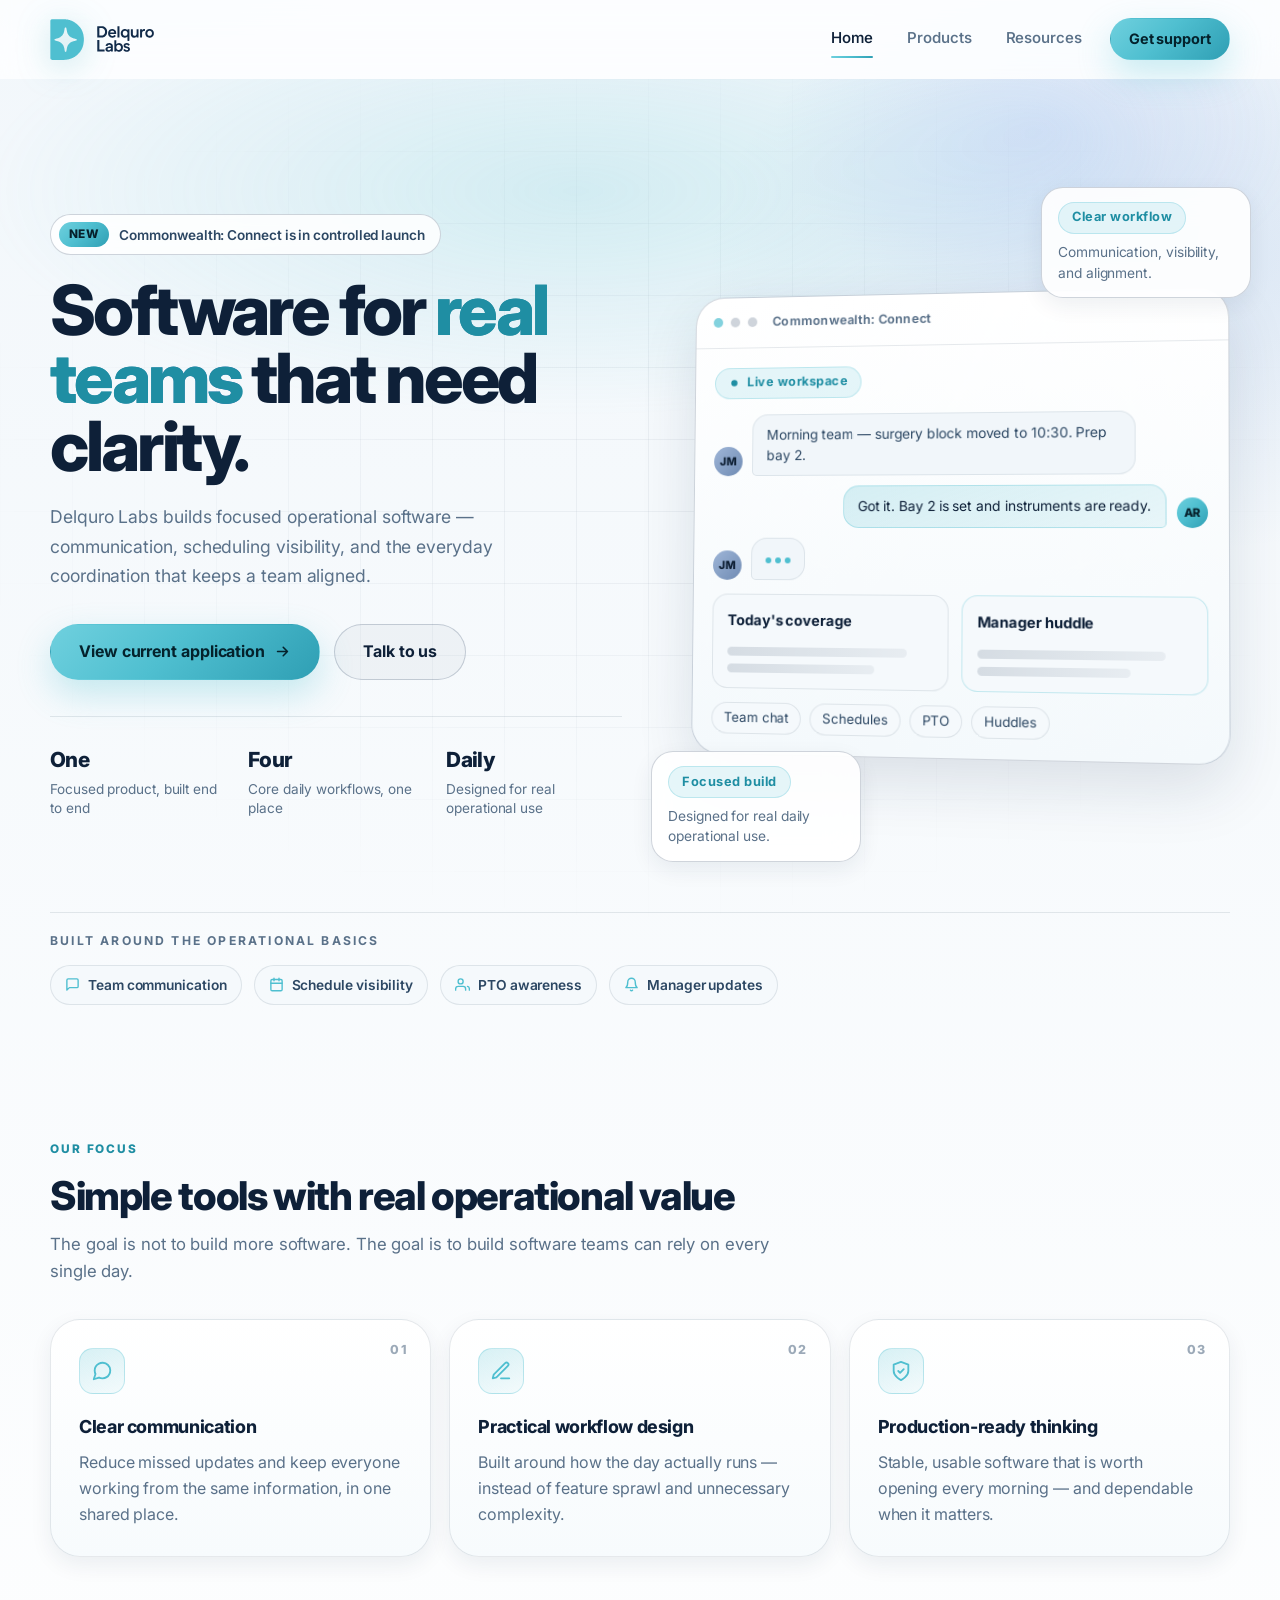
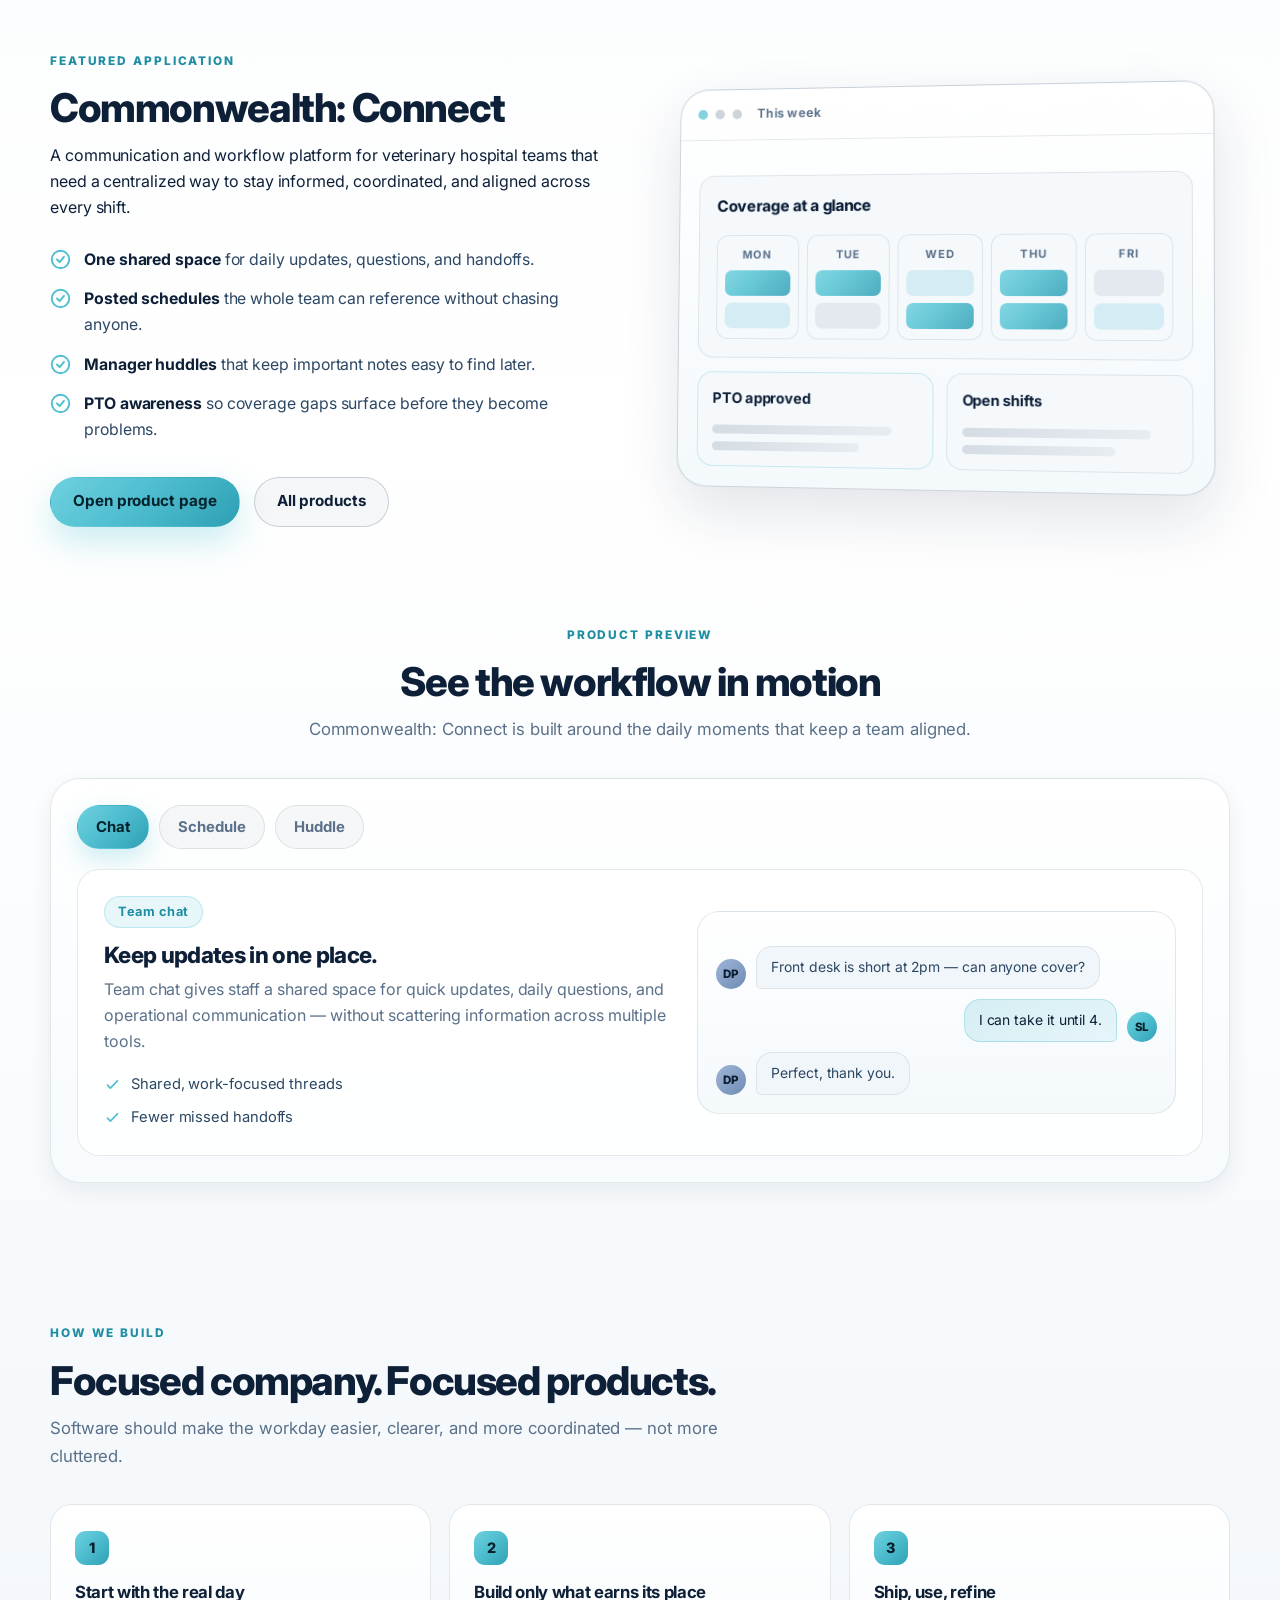
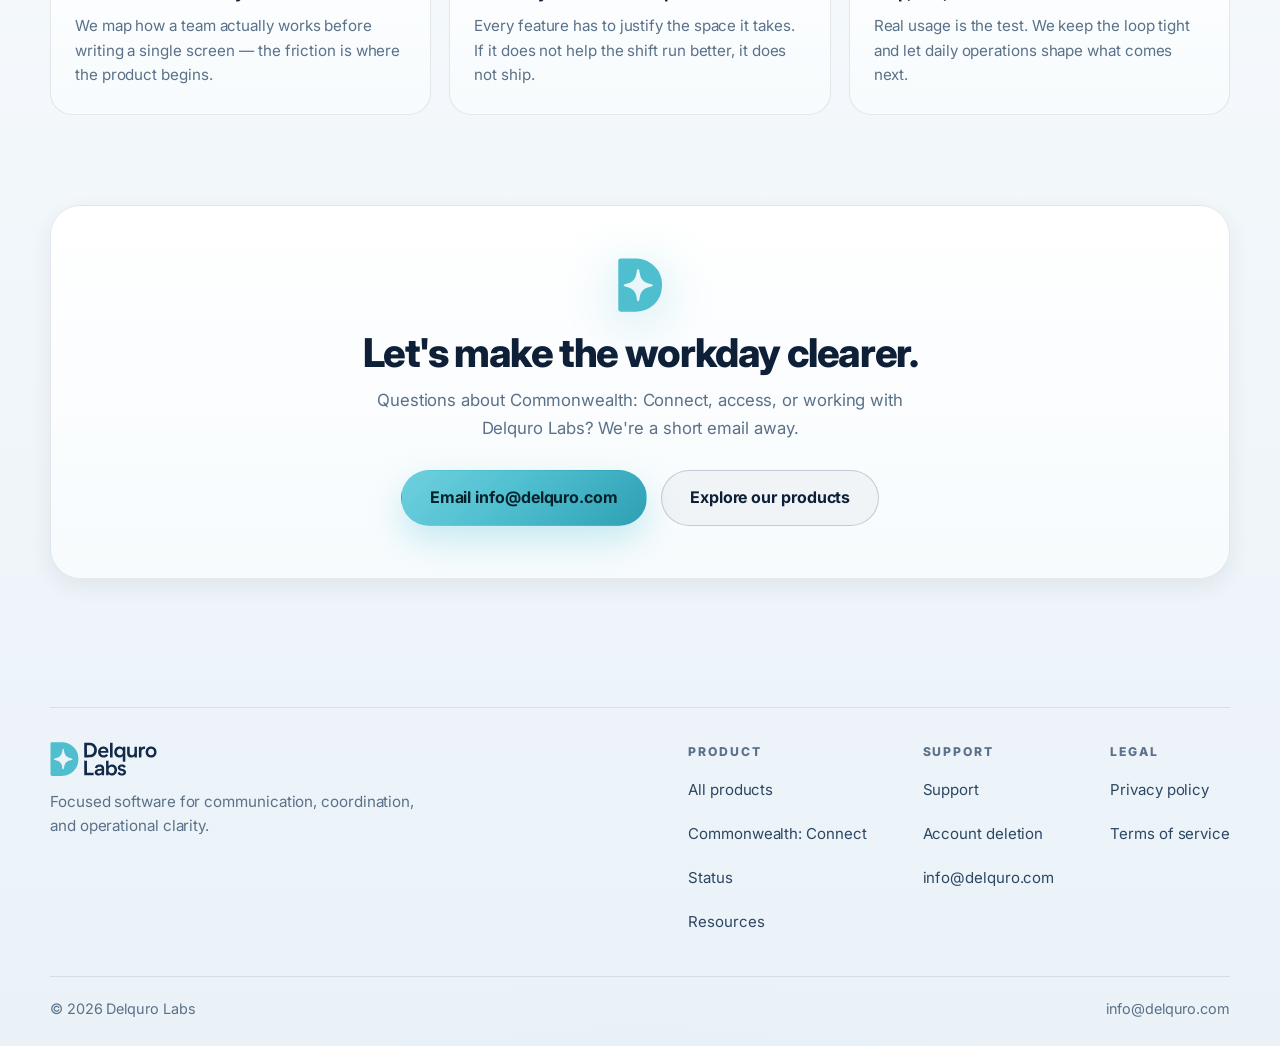
==== commit ead1f73a: "Add Products index page - New products.html listing everything Delquro Labs builds, with a   per-pro" ====
--- a/index.html
+++ b/index.html
@@ -47,7 +47,7 @@
 
         <nav class="nav" aria-label="Primary navigation">
           <a href="index.html" class="is-current">Home</a>
-          <a href="commonwealth-connect.html">Commonwealth: Connect</a>
+          <a href="products.html">Products</a>
           <a href="resources.html">Resources</a>
           <a href="support.html" class="btn btn-primary">Get support</a>
         </nav>
@@ -229,7 +229,7 @@
             </ul>
             <div class="hero-actions">
               <a href="commonwealth-connect.html" class="btn btn-primary">Open product page</a>
-              <a href="status.html" class="btn btn-secondary">Launch status</a>
+              <a href="products.html" class="btn btn-secondary">All products</a>
             </div>
           </div>
 
@@ -384,7 +384,7 @@
             <p>Questions about Commonwealth: Connect, access, or working with Delquro Labs? We're a short email away.</p>
             <div class="cta-actions">
               <a href="mailto:info@delquro.com" class="btn btn-primary btn-lg">Email info@delquro.com</a>
-              <a href="commonwealth-connect.html" class="btn btn-secondary btn-lg">Explore the product</a>
+              <a href="products.html" class="btn btn-secondary btn-lg">Explore our products</a>
             </div>
           </div>
         </div>
@@ -404,6 +404,7 @@
         <nav class="footer-nav" aria-label="Footer navigation">
           <div class="footer-col">
             <h4>Product</h4>
+            <a href="products.html">All products</a>
             <a href="commonwealth-connect.html">Commonwealth: Connect</a>
             <a href="status.html">Status</a>
             <a href="resources.html">Resources</a>
--- a/style.css
+++ b/style.css
@@ -1103,6 +1103,88 @@
 }
 
 
+
+/* ---------- Products index ---------- */
+
+.hero-compact { padding: 84px 0 34px; }
+.hero-compact .hero-copy { max-width: 780px; }
+.hero-compact h1 { max-width: 18ch; font-size: clamp(2.6rem, 4.8vw, 4.2rem); }
+
+.status-tag {
+  display: inline-flex;
+  align-items: center;
+  gap: 7px;
+  padding: 5px 13px;
+  border-radius: 999px;
+  border: 1px solid var(--border-strong);
+  background: var(--surface);
+  color: var(--muted);
+  font-size: 0.78rem;
+  font-weight: 700;
+  letter-spacing: 0.03em;
+  text-transform: uppercase;
+}
+.status-tag::before {
+  content: "";
+  width: 7px;
+  height: 7px;
+  border-radius: 50%;
+  background: currentColor;
+}
+.status-tag.is-live { color: var(--brand-cyan); border-color: rgba(79, 191, 208, 0.34); }
+.status-tag.is-soon { color: #d9a441; border-color: rgba(217, 164, 65, 0.34); }
+
+.product-list { display: grid; gap: 26px; }
+
+.product-row {
+  display: grid;
+  grid-template-columns: minmax(0, 1fr) minmax(0, 1.02fr);
+  gap: 44px;
+  align-items: center;
+  padding: 38px;
+  border: 1px solid var(--border);
+  border-radius: var(--radius-xl);
+  background: var(--gradient-surface);
+  box-shadow: var(--shadow-sm);
+  transition: border-color 0.35s var(--ease), box-shadow 0.35s var(--ease);
+}
+.product-row:hover { border-color: var(--border-strong); box-shadow: var(--shadow); }
+
+.product-row:nth-child(even) .product-row-copy { order: 2; }
+
+.product-row-head {
+  display: flex;
+  align-items: center;
+  gap: 10px;
+  flex-wrap: wrap;
+  margin-bottom: 16px;
+}
+
+.product-row-copy h2 {
+  margin: 0 0 12px;
+  font-size: clamp(1.7rem, 2.7vw, 2.3rem);
+  line-height: 1.12;
+  letter-spacing: -0.035em;
+  font-weight: 800;
+}
+.product-row-copy > p { color: var(--muted); }
+.product-row-copy .showcase-list { margin-top: 20px; }
+.product-row-copy .hero-actions { margin-top: 26px; }
+
+.product-row-visual { min-width: 0; }
+.product-row-visual .product-shell { transform: none; }
+
+@media (max-width: 980px) {
+  .hero-compact { padding: 62px 0 26px; }
+  .product-row { grid-template-columns: 1fr; gap: 30px; padding: 28px; }
+  .product-row:nth-child(even) .product-row-copy { order: 0; }
+}
+
+@media (max-width: 720px) {
+  .product-row { padding: 22px; border-radius: 22px; }
+  .product-row-copy .hero-actions .btn { width: 100%; }
+}
+
 /* ---------- Light-mode refinements ---------- */
 
 @media (prefers-color-scheme: light) {
